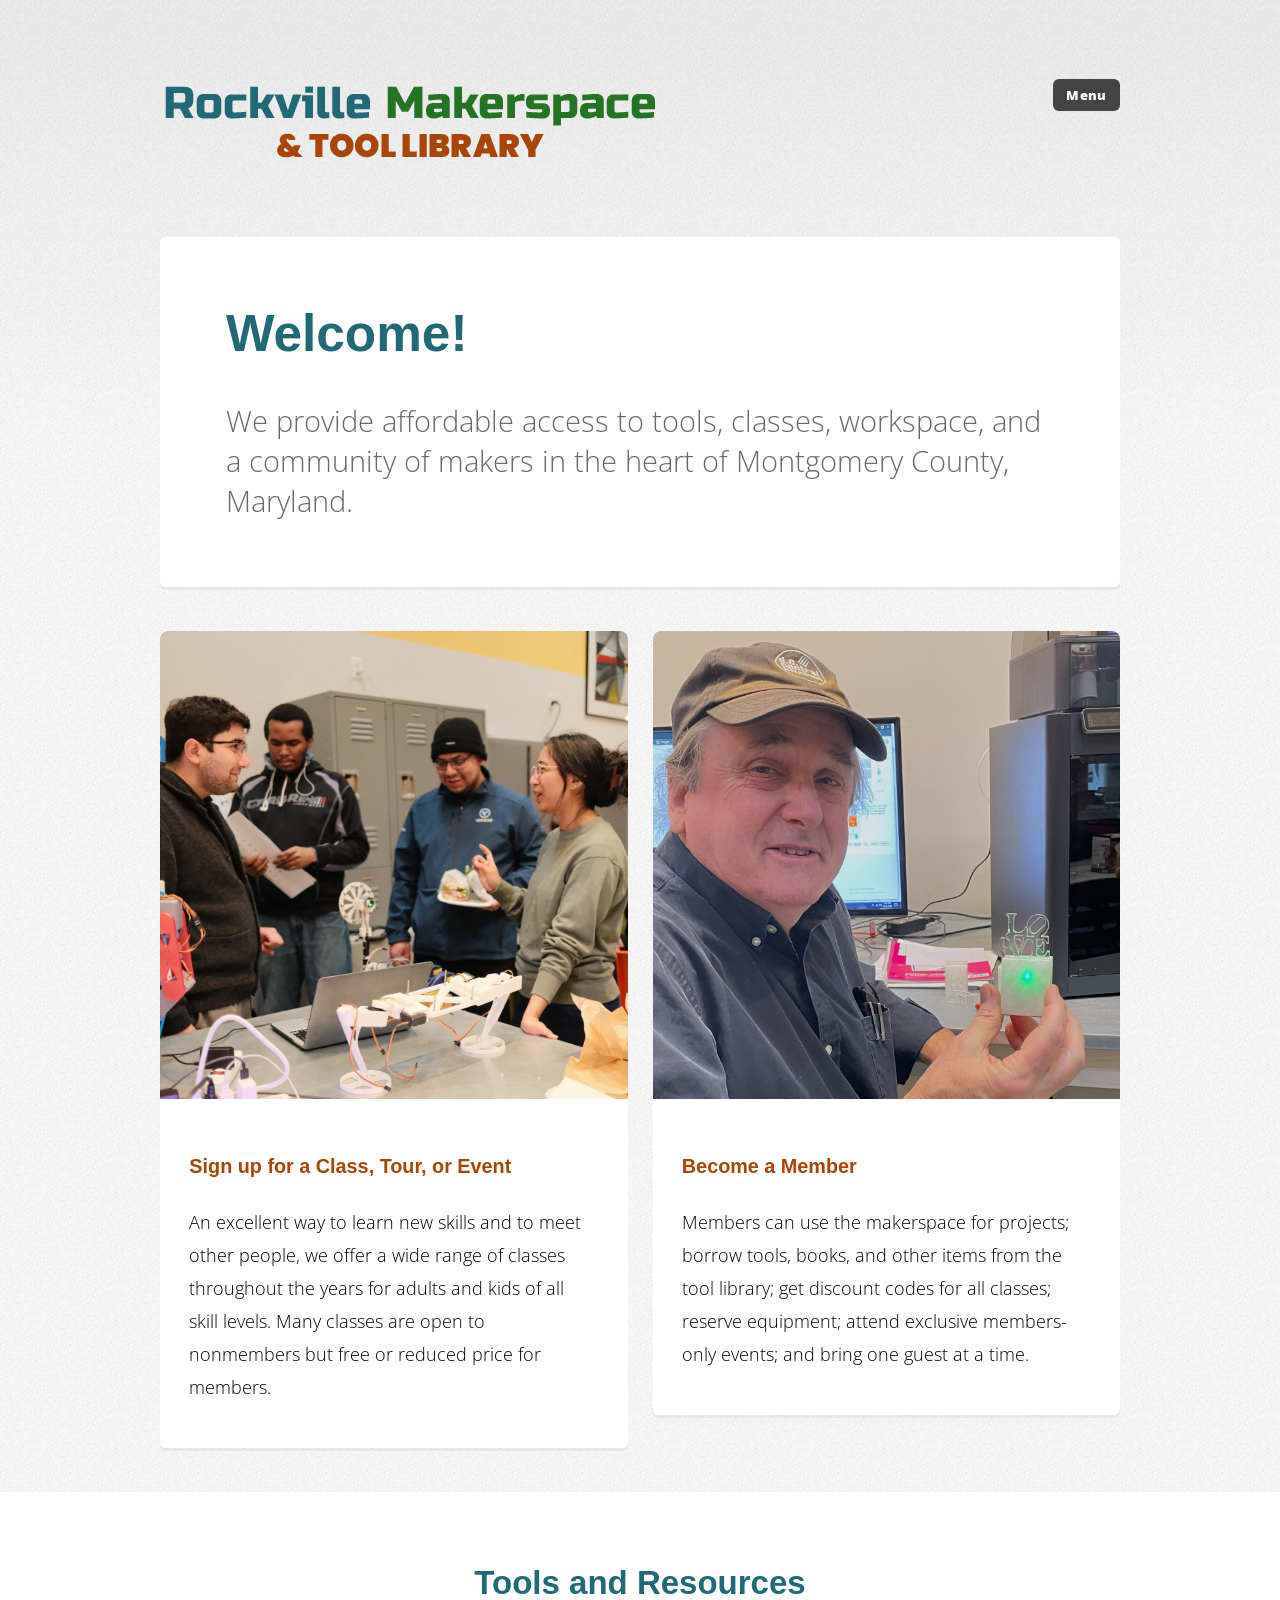
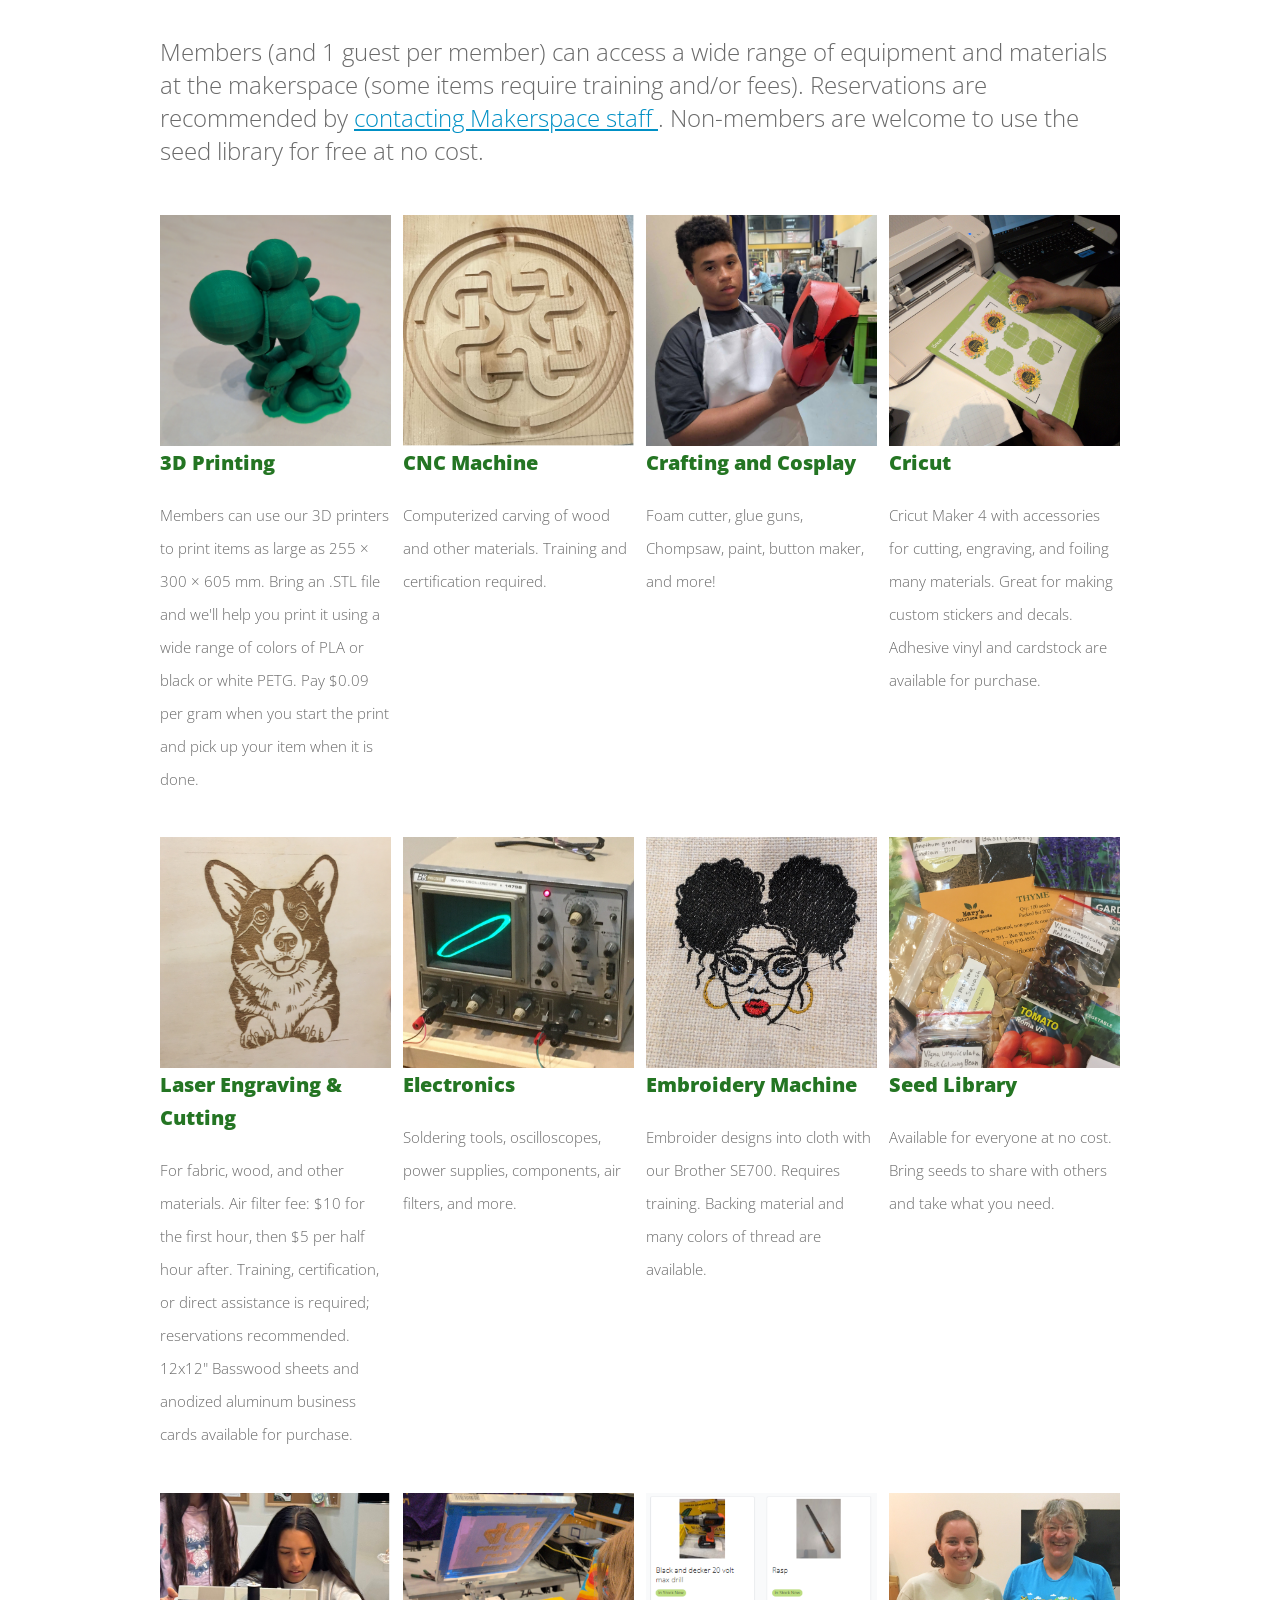
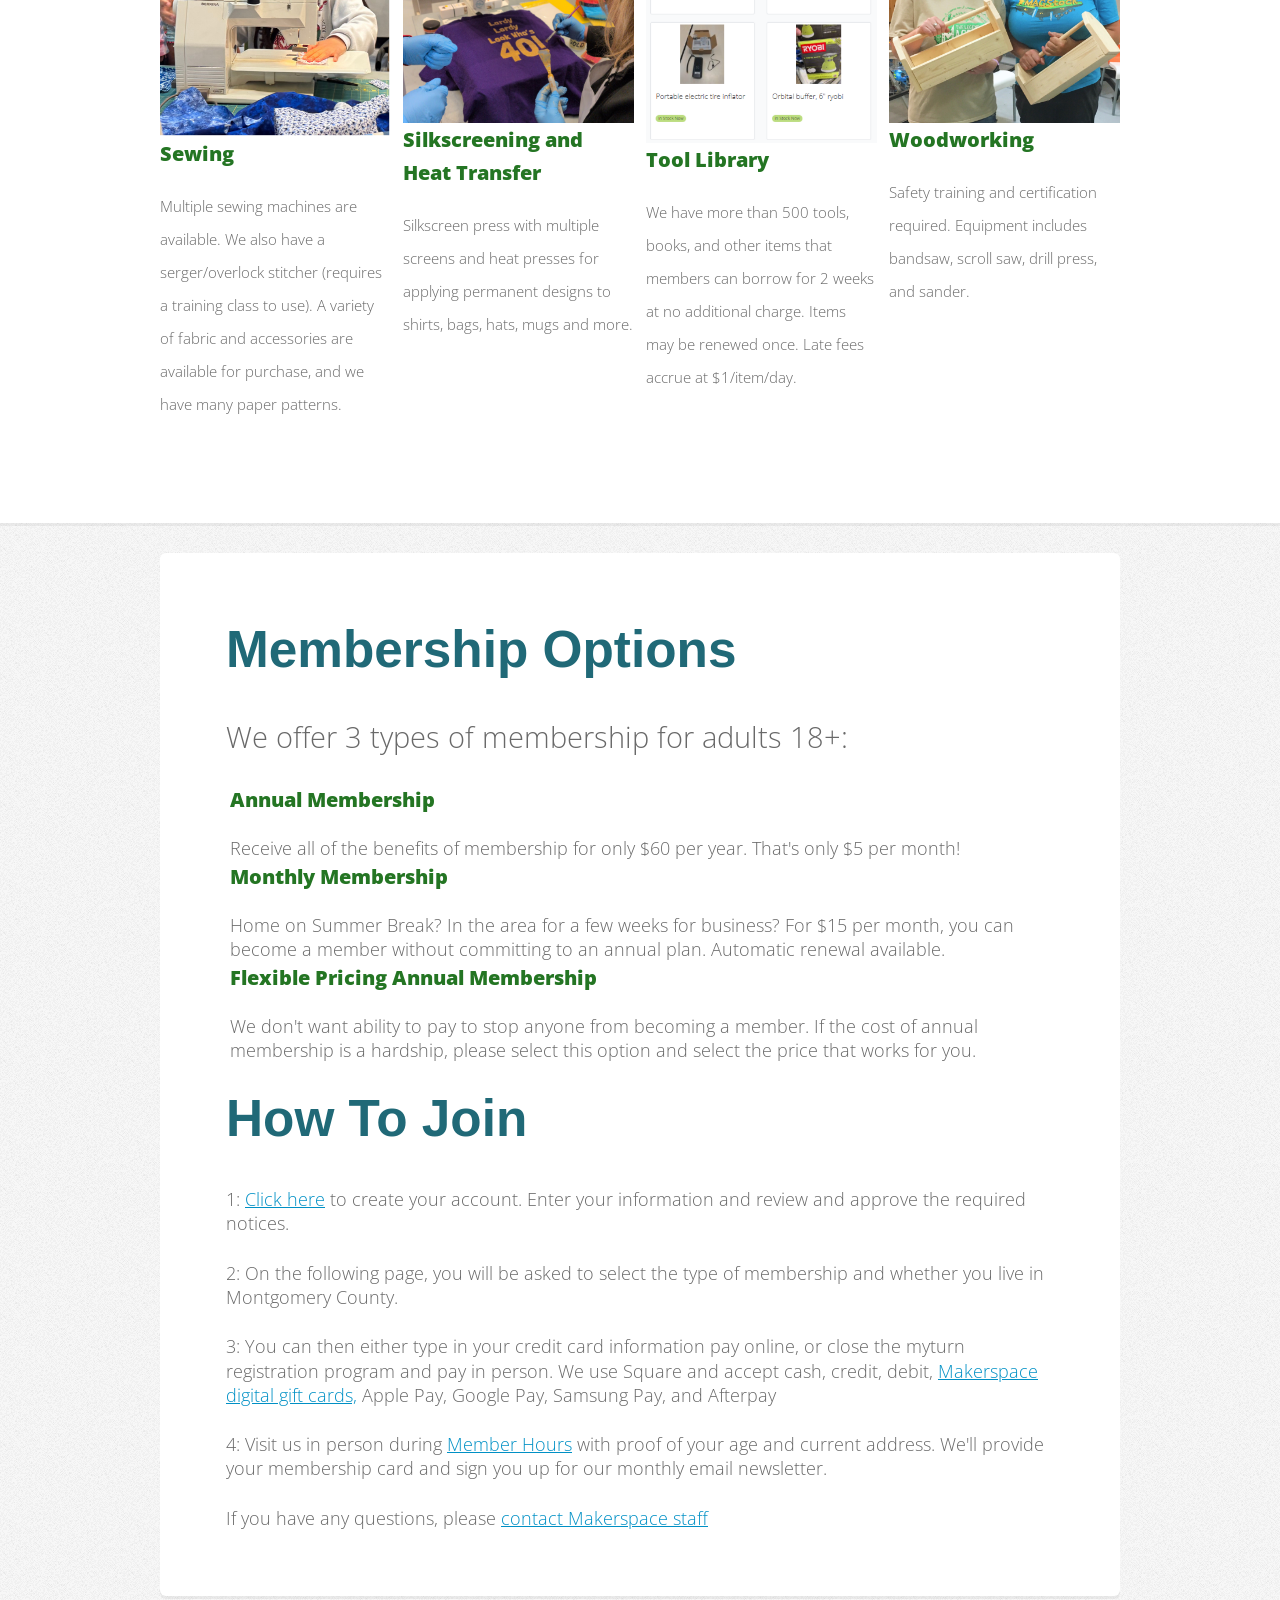
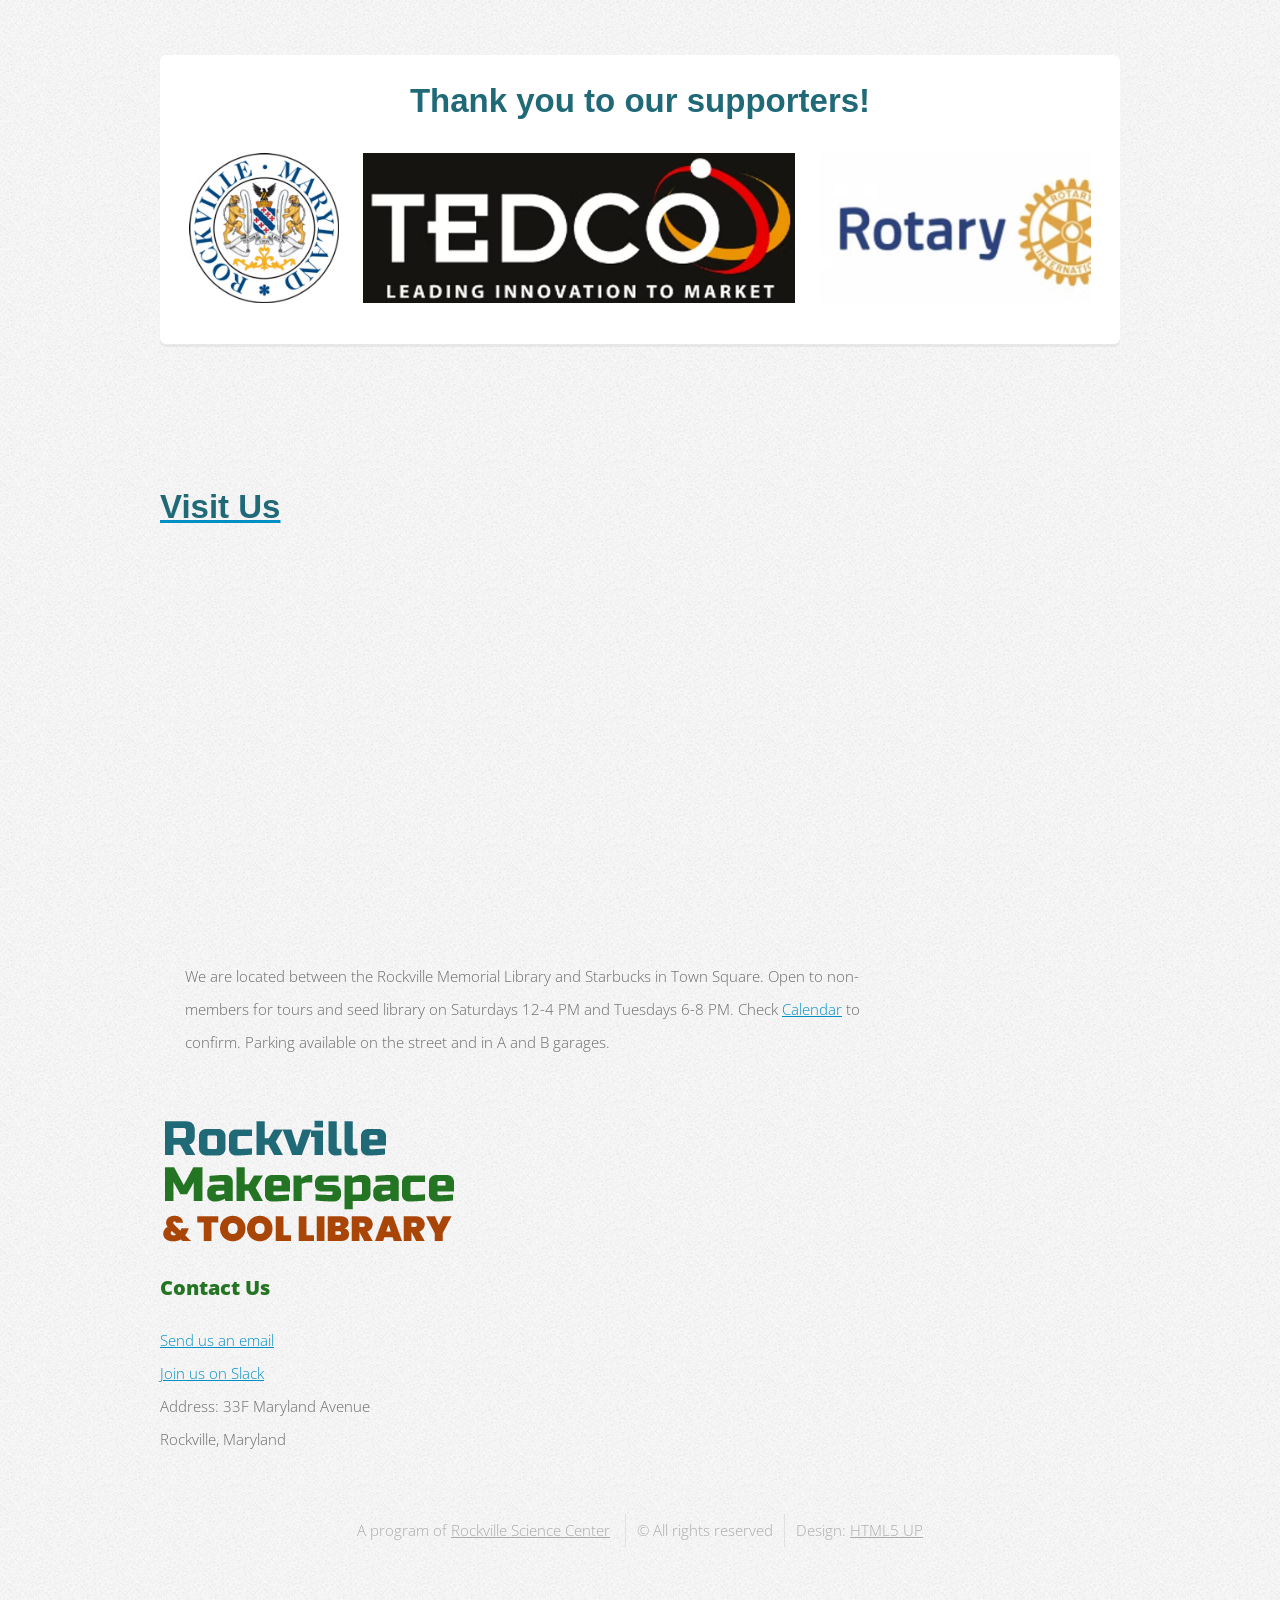
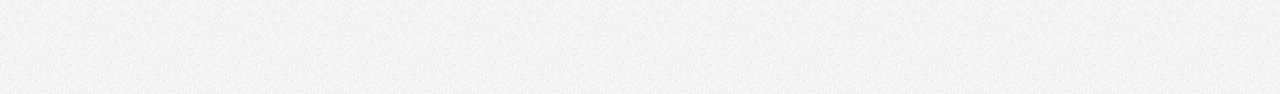
==== index.html @ 6f40319f "Update index.html" ====
<!DOCTYPE HTML>
<!--
	Verti by HTML5 UP
	html5up.net | @ajlkn
	Free for personal and commercial use under the CCA 3.0 license (html5up.net/license)
-->
<html>
	<link rel="apple-touch-icon" sizes="180x180" href="/apple-touch-icon.png">
	<link rel="icon" type="image/png" sizes="32x32" href="/favicon-32x32.png">
	<link rel="icon" type="image/png" sizes="16x16" href="/favicon-16x16.png">
	<link rel="manifest" href="/site.webmanifest">
	<head>
		<title>Rockville Makerspace and Tool Library</title>
		<meta charset="utf-8" />
		<meta name="viewport" content="width=device-width, initial-scale=1, user-scalable=no" />
		<link rel="stylesheet" href="assets/css/main.css" />
	</head>
	<body class="is-preload homepage">
		<div id="page-wrapper">

			<!-- Header -->
				<div id="header-wrapper">
					<header id="header" class="container">

						<!-- Logo -->
							<div id="logo">
								<img src="images/logowidem.png" 
									srcset="images/logosmall.png 480w,
									images/logowides.png 800w,
									images/logowidem.png 1200w"
									sizes="(max-width: 600px) 480px,
									(max-width: 900px) 800px,
									1200px"
									alt="Rockville Makerspace and Tool Library"
									>
							</div>

							
		<!-- Nav -->
							<nav id="nav">
								<ul>
									<li><a href="index.html">Menu</a>
										<ul>
											<li><a href="https://www.rockvillesciencecenter.org/makerspace-classes-calendar">Member Hours Calendar</a></li>
											<li><a href="https://www.eventbrite.com/cc/rockville-makerspace-classes-4831932/">Classes and Events</a></li>
											<li><a href="https://join.slack.com/t/rockvillemakerspace/shared_invite/zt-2jd4f88f4-tVHS3ogDss~OHzYz91cOJA"> Join our Slack group</a></li>
											<li><a href="https://rockvilletools.myturn.com/library/">Tool Library</a></li>
											<li><a href="https://www.rockvillesciencecenter.org/makerspace-resources">Frequently Asked Questions</a></li>
											<li><a href="https://12fa1d30-45ae-4277-b5c2-fab33add90ff.filesusr.com/ugd/0b9df0_b22b6f3f903d410fb7ba5d154aba81ef.pdf">Makerspace Rules</a></li>
											<li><a href="https://12fa1d30-45ae-4277-b5c2-fab33add90ff.filesusr.com/ugd/d8f739_a9577d5cd9b440158cbb10fa32874a84.pdf">Waiver for non-members</a></li>	
											<li><a href="https://www.rockvillesciencecenter.org/contact-makerspace">Contact Us</a></li>
											<li><a href="https://www.rockvillesciencecenter.org/blank">Rockville Science Center</a></li>
										</ul>
					
								</ul>
							</nav>
					</header>
				</div>




			<!-- Banner -->
				<div id="banner-wrapper">
					<div id="banner" class="box container">
						<div class="row">
								<h2><center> Welcome! </center></h2>					
								<p style="font-size: 200%">We provide affordable access to tools, classes, workspace, and a community of makers in the heart of Montgomery County, Maryland.</p>
							</div>
						</div>
					</div>
				</div>

			<!-- Features -->
				<div id="features-wrapper">
					<div class="container">
						<div class="row">
							<div class="col-6 col-12-medium">
								<section class="box feature">
								<a href="https://www.eventbrite.com/cc/rockville-makerspace-classes-4831932/">
									<span class="image featured">
									<img src="images/group.jpg" alt="Maker Day 2025" />
									</span>
									<div class="inner">
									<header>
										<h2 style="color: #a94507;" >Sign up for a Class, Tour, or Event</h2>
									</header>
									<p style="color: black; font-size: large;">An excellent way to learn new skills and to meet other people, we offer a wide range of classes throughout the years for adults and kids of all skill levels. Many classes are open to nonmembers but free or reduced price for members.</p>
									</div>
								</a>
								</section>
							</div>

							<div class="col-6 col-12-medium">
								<section class="box feature">
								<a href="#members">
									<span class="image featured">
									<img src="images/keith.png" alt="Become a Member" />
									</span>
									<div class="inner">
									<header>
										<h2 style="color: #a94507;">Become a Member</h2>
									</header>
									<p style="color: black; font-size: large;">Members can use the makerspace for projects; borrow tools, books, and other items from the tool library; get discount codes for all classes; reserve equipment; attend exclusive members-only events; and bring one guest at a time.</p>
									</div>
								</a>
								</section>
							</div>


						</div>
					</div>
				</div>

			<!-- Main -->
				<div id="main-wrapper">
					<div class="container">
						<center> <h2> Tools and Resources </h2> </center>
						<p style="font-size:24px"> Members (and 1 guest per member) can access a wide range of equipment and materials at the makerspace (some items require training and/or fees). Reservations are recommended by <a href="https://www.rockvillesciencecenter.org/contact-makerspace">contacting Makerspace staff </a>. Non-members are welcome to use the seed library for free at no cost.  </p>
							<div class="row gtr-50">
									<div class="col-3 col-6-medium col-12-small"><img src="images/printed.png" class="image fit" alt="3D printed model" /> <h3>3D Printing</h3>
										<p>Members can use our 3D printers to print items as large as 255 × 300 × 605 mm. Bring an .STL file and we'll help you print it using a wide range of colors of PLA or black or white PETG. Pay $0.09 per gram when you start the print and pick up your item when it is done. </p></div>
									<div class="col-3 col-6-medium col-12-small"><img src="images/cnc.png" class="image fit"alt="" /><h3>CNC Machine</h3>
										<p>Computerized carving of wood and other materials. Training and certification required.</p></div>													
									<div class="col-3 col-6-medium col-12-small"><img src="images/mask.jpg" class="image fit" alt="" /><h3>Crafting and Cosplay</h3>
											<p>Foam cutter, glue guns, Chompsaw, paint, button maker, and more!</p></div>									
									<div class="col-3 col-6-medium col-12-small"><img src="images/cricut.png" class="image fit"  alt="" /><h3>Cricut</h3>
										<p>Cricut Maker 4 with accessories for cutting, engraving, and foiling many materials. Great for making custom stickers and decals. Adhesive vinyl and cardstock are available for purchase. </p></div>											
									<div class="col-3 col-6-medium col-12-small"><img src="images/dog.jpg" class="image fit" alt="" /><h3>Laser Engraving & Cutting </h3>
										<p>For fabric, wood, and other materials. Air filter fee: $10 for the first hour, then $5 per half hour after. Training, certification, or direct assistance is required; reservations recommended. 12x12" Basswood sheets and anodized aluminum business cards available for purchase. </p></div>
									<div class="col-3 col-6-medium col-12-small"><img src="images/scope.jpg" class="image fit" alt="" /><h3>Electronics</h3>
										<p>Soldering tools, oscilloscopes, power supplies, components, air filters, and more.</p></div>
										<div class="col-3 col-6-medium col-12-small"><img src="images/embroidery.png" class="image fit" alt="" /><h3>Embroidery Machine </h3>
										<p>Embroider designs into cloth with our Brother SE700. Requires training. Backing material and many colors of thread are available. </p></div>
									<div class="col-3 col-6-medium col-12-small"><img src="images/seeds2.png" class="image fit" alt="" /><h3>Seed Library</h3>
											<p>Available for everyone at no cost. Bring seeds to share with others and take what you need.</p></div>
									<div class="col-3 col-6-medium col-12-small"><img src="images/sewing.png" class="image fit" alt="" /><h3>Sewing</h3>
										<p>Multiple sewing machines are available. We also have a serger/overlock stitcher (requires a training class to use). A variety of fabric and accessories are available for purchase, and we have many paper patterns. </p></div>
									<div class="col-3 col-6-medium col-12-small"><img src="images/silkscreen.jpg" class="image fit" alt="" /><h3>Silkscreening and Heat Transfer</h3>
										<p>Silkscreen press with multiple screens and heat presses for applying permanent designs to shirts, bags, hats, mugs and more. </p></div>
									<div class="col-3 col-6-medium col-12-small"><img src="images/library.png" class="image fit" alt="" /><h3>Tool Library</h3>
											<p>We have more than 500 tools, books, and other items that members can borrow for 2 weeks at no additional charge. Items may be renewed once. Late fees accrue at $1/item/day. </p></div>
									<div class="col-3 col-6-medium col-12-small"><img src="images/toolboxclass.jpg" class="image fit" alt="" /><h3>Woodworking</h3>
										<p>Safety training and certification required. Equipment includes bandsaw, scroll saw, drill press, and sander. </p></div>
												</div>
											</div>
										</section>
									</div>
							</div>
						</div>
					</div>
				</div>
<p> </p>


				<div id="membership">
					<div id="banner" class="box container">
						<div class="row">
								<h2 id="members"><center> Membership Options </center></h2>					
							<p>We offer 3 types of membership for adults 18+: </p>
	<ul>
		<li> <h3>Annual Membership</h3> <p style="font-size: large;"> Receive all of the benefits of membership for only $60 per year. That's only $5 per month! </li>	</p>
		<li> <h3>Monthly Membership</h3> <p style="font-size: large;"> Home on Summer Break? In the area for a few weeks for business? For $15 per month, you can become a member without committing to an annual plan. Automatic renewal available. 	</p>
		<li> <h3>Flexible Pricing Annual Membership</h3> <p style="font-size: large;"> We don't want ability to pay to stop anyone from becoming a member. If the cost of annual membership is a hardship, please select this option and select the price that works for you.	</p>

	</ul>

	<h2>How To Join</h2>

<p style="font-size: large;"> 1: <a href="https://rockvilletools.myturn.com/library/createUser/index">Click here</a> to create your account. Enter your information and review and approve the required notices.</p> </li>
<p style="font-size: large;"> 2: On the following page, you will be asked to select the type of membership and whether you live in Montgomery County. </p></li>
<p style="font-size: large;"> 3: You can then either type in your credit card information pay online, or close the myturn registration program and pay in person. We use Square and accept cash, credit, debit, <a href="https://app.squareup.com/gift/89DQP38RBT03N/order"> Makerspace digital gift cards,</a> Apple Pay, Google Pay, Samsung Pay, and Afterpay </p></li>
<p style="font-size: large;"> 4: Visit us in person during <a hfef="https://www.rockvillesciencecenter.org/makerspace-classes-calendar"> Member Hours</a> with proof of your age and current address. We'll provide your membership card and sign you up for our monthly email newsletter.</p> </li>
<p style="font-size: large;"> If you have any questions, please <a href="https://www.rockvillesciencecenter.org/contact-makerspace"> contact Makerspace staff </a></p>

						</div>
					</div>
				</div>





						<!-- Support -->
		<div id="support-wrapper">
			<div class="container">
				<div id="support" class="box">
					<div class="row">
							<center><h2>Thank you to our supporters!</h2> </center>
						</div>
						<div class="scroller" data-speed="fast">
							<div class="scroller__inner">
								<!-- Original Images -->
								<a href="https://www.rockvillemd.gov/"> <img src="images/Rockville.avif" alt="City of Rockville"></a>
								<a href="https://www.tedcomd.com/"> <img src="images/tedco.avif" alt="TEDCO">
								<a href="https://www.rockvillerotary.org/about-our-foundation.php"> <img src="images/Rotary.avif" alt="Rockville Rotary Club Foundation">
								<!-- Duplicated Images for seamless loop -->
								<a href="https://gocode.it/"> <img src="images/gocodeit.avif" alt="Go Code IT">
								<a href="https://www.makeblock.com/"> <img src="images/makeblock.avif" alt="Makeblock">
								<a href="https://www.rockvillemd.gov/"> <img src="images/Rockville.avif" alt="City of Rockville"></a>
								<a href="https://www.tedcomd.com/"> <img src="images/tedco.avif" alt="TEDCO">
							</div>
						</div>
					</div>
				</div>
			</div>
		</div>
						
			<!-- Footer -->
				<div id="footer-wrapper">
					<footer id="footer" class="container">
						<h2> Visit Us </h2>
						<div class="row">
							<div class="col-9 col-6-medium col-12-small">
								
								<!-- Map -->
								 <div class="mapouter"><div class="gmap_canvas"><iframe class="gmap_iframe" width="100%" frameborder="0" scrolling="no" marginheight="0" marginwidth="0" src="https://maps.google.com/maps?width=600&amp;height=400&amp;hl=en&amp;q=rockville makerspace and tool library&amp;t=&amp;z=14&amp;ie=UTF8&amp;iwloc=B&amp;output=embed"></iframe><a href="https://embed-googlemap.com">embed google maps in website</a></div><style>.mapouter{position:relative;text-align:right;width:100%;height:400px;}.gmap_canvas {overflow:hidden;background:none!important;width:100%;height:400px;}.gmap_iframe {height:400px!important;}</style></div>
								<P>We are located between the Rockville Memorial Library and Starbucks in Town Square. Open to non-members for tours and seed library on Saturdays 12-4 PM and Tuesdays 6-8 PM. Check <a href="https://www.rockvillesciencecenter.org/makerspace-classes-calendar">Calendar</a> to confirm. Parking available on the street and in A and B garages. </P>


							</div>
							<div class="col-3 col-6-medium col-12-small">

								<!-- Contact -->
									<section class="widget contact last">
										<img src="images/logomedium.png" alt="Rockville Makerspace and Tool Library" />
										<h3>Contact Us</h3>
										<a href="https://www.rockvillesciencecenter.org/contact-makerspace"> Send us an email </a><br/>
										<a href="https://join.slack.com/t/rockvillemakerspace/shared_invite/zt-2jd4f88f4-tVHS3ogDss~OHzYz91cOJA"> Join us on Slack </a><br/>
										Address: 33F Maryland Avenue<br/>
										Rockville, Maryland<br/>
										
										
									</section>

							</div>
						</div>
						<div class="row">
							<div class="col-12">
								<div id="copyright">
									<ul class="menu">
										<li>A program of <a href="https://www.rockvillesciencecenter.org/blank">Rockville Science Center</a> </li>
										<li>&copy; All rights reserved</li><li>Design: <a href="http://html5up.net">HTML5 UP</a></li>
									</ul>
								</div>
							</div>
						</div>
					</footer>
				</div>

			</div>

		<!-- Scripts -->

			<script src="assets/js/jquery.min.js"></script>
			<script src="assets/js/jquery.dropotron.min.js"></script>
			<script src="assets/js/browser.min.js"></script>
			<script src="assets/js/breakpoints.min.js"></script>
			<script src="assets/js/util.js"></script>
			<script src="assets/js/main.js"></script>

	</body>
</html>
---- assets/css/main.css ----
@import url("fontawesome-all.min.css");
@import url("https://fonts.googleapis.com/css?family=Oleo+Script:400|Open+Sans:300,300italic,600,600italic,800");

/*
	Verti by HTML5 UP
	html5up.net | @ajlkn
	Free for personal and commercial use under the CCA 3.0 license (html5up.net/license)
*/

html, body, div, span, applet, object,
iframe, h1, h2, h3, h4, h5, h6, p, blockquote,
pre, a, abbr, acronym, address, big, cite,
code, del, dfn, em, img, ins, kbd, q, s, samp,
small, strike, strong, sub, sup, tt, var, b,
u, i, center, dl, dt, dd, ol, ul, li, fieldset,
form, label, legend, table, caption, tbody,
tfoot, thead, tr, th, td, article, aside,
canvas, details, embed, figure, figcaption,
footer, header, hgroup, menu, nav, output, ruby,
section, summary, time, mark, audio, video {
	margin: 0;
	padding: 0;
	border: 0;
	font-size: 100%;
	font: inherit;
	vertical-align: baseline;}

article, aside, details, figcaption, figure,
footer, header, hgroup, menu, nav, section {
	display: block;}

body {
	line-height: 1;
}

ol, ul {
	list-style: none;
}

blockquote, q {
	quotes: none;
}

	blockquote:before, blockquote:after, q:before, q:after {
		content: '';
		content: none;
	}

table {
	border-collapse: collapse;
	border-spacing: 0;
}

body {
	-webkit-text-size-adjust: none;
}

mark {
	background-color: transparent;
	color: inherit;
}

input::-moz-focus-inner {
	border: 0;
	padding: 0;
}

input, select, textarea {
	-moz-appearance: none;
	-webkit-appearance: none;
	-ms-appearance: none;
	appearance: none;
}

/* Basic */

	@-ms-viewport {
		width: device-width;
	}

	html {
		box-sizing: border-box;
	}

	*, *:before, *:after {
		box-sizing: inherit;
	}

	body {
		background-image: -moz-linear-gradient(top, rgba(0, 0, 0, 0.05), rgba(0, 0, 0, 0)), url("images/bg01.png");
		background-image: -webkit-linear-gradient(top, rgba(0, 0, 0, 0.05), rgba(0, 0, 0, 0)), url("images/bg01.png");
		background-image: -ms-linear-gradient(top, rgba(0, 0, 0, 0.05), rgba(0, 0, 0, 0)), url("images/bg01.png");
		background-image: linear-gradient(top, rgba(0, 0, 0, 0.05), rgba(0, 0, 0, 0)), url("images/bg01.png");
		background-color: #f7f7f7;
		background-position: top left, top left;
		background-repeat: repeat-x, repeat;
		background-size: 100% 30em, auto;
		font-family: 'Open Sans', sans-serif;
		font-size: 13pt;
		color: #696969;
		font-weight: 300;
		line-height: 2.25em;
	}

		body.is-preload *, body.is-preload *:before, body.is-preload *:after {
			-moz-animation: none !important;
			-webkit-animation: none !important;
			-ms-animation: none !important;
			animation: none !important;
			-moz-transition: none !important;
			-webkit-transition: none !important;
			-ms-transition: none !important;
			transition: none !important;
		}

	input, select, textarea {
		font-family: 'Open Sans', sans-serif;
		font-size: 13pt;
		color: #696969;
		font-weight: 300;
		line-height: 2.25em;
	}

	a {
		color: #0090c5;
		text-decoration: underline;
	}

		a:hover {
			text-decoration: none;
		}

	h1, h2, h3, h4, h5, h6 {
		color: #444;
		font-weight: 800;
	}

		h1 a, h2 a, h3 a, h4 a, h5 a, h6 a {
			color: inherit;
			text-decoration: none;
			outline: 0;
		}

	h2 {
		font-size: 2.25em;
		margin: 0 0 1.1em 0;
		line-height: 1em;
	}

	h3 {
		font-size: 1.35em;
		margin: 0 0 1em 0;
		color: #247523
	}

	b, strong {
		font-weight: 600;
		color: #444;
	}

	i, em {
		font-style: italic;
	}

	br.clear {
		clear: both;
	}

	sub {
		position: relative;
		top: 0.5em;
		font-size: 0.8em;
	}

	sup {
		position: relative;
		top: -0.5em;
		font-size: 0.8em;
	}

	hr {
		border: 0;
		border-top: solid 1px #eee;
	}

	blockquote {
		border-left: solid 0.5em #eee;
		padding: 1em 0 1em 2em;
		font-style: italic;
	}

	p, ul, ol, dl, table {
		margin-bottom: 2em;
	}

/* Container */

	.container {
		margin: 0 auto;
		max-width: 100%;
		width: 1400px;
	}

		@media screen and (max-width: 1680px) {

			.container {
				width: 1200px;
			}

		}

		@media screen and (max-width: 1280px) {

			.container {
				width: 960px;
			}

		}

		@media screen and (max-width: 980px) {

			.container {
				width: 90%;
			}

		}

		@media screen and (max-width: 736px) {

			.container {
				width: 100%;
			}

		}

/* Row */

	.row {
		display: flex;
		flex-wrap: wrap;
		box-sizing: border-box;
		align-items: stretch;
	}

		.row > * {
			box-sizing: border-box;
		}

		.row.gtr-uniform > * > :last-child {
			margin-bottom: 0;
		}

		.row.aln-left {
			justify-content: flex-start;
		}

		.row.aln-center {
			justify-content: center;
		}

		.row.aln-right {
			justify-content: flex-end;
		}

		.row.aln-top {
			align-items: flex-start;
		}

		.row.aln-middle {
			align-items: center;
		}

		.row.aln-bottom {
			align-items: flex-end;
		}

		.row > .imp {
			order: -1;
		}

		.row > .col-1 {
			width: 8.33333%;
		}

		.row > .off-1 {
			margin-left: 8.33333%;
		}

		.row > .col-2 {
			width: 16.66667%;
		}

		.row > .off-2 {
			margin-left: 16.66667%;
		}

		.row > .col-3 {
			width: 25%;
		}

		.row > .off-3 {
			margin-left: 25%;
		}

		.row > .col-4 {
			width: 33.33333%;
		}

		.row > .off-4 {
			margin-left: 33.33333%;
		}

		.row > .col-5 {
			width: 41.66667%;
		}

		.row > .off-5 {
			margin-left: 41.66667%;
		}

		.row > .col-6 {
			width: 50%;
		}

		.row > .off-6 {
			margin-left: 50%;
		}

		.row > .col-7 {
			width: 58.33333%;
		}

		.row > .off-7 {
			margin-left: 58.33333%;
		}

		.row > .col-8 {
			width: 66.66667%;
		}

		.row > .off-8 {
			margin-left: 66.66667%;
		}

		.row > .col-9 {
			width: 75%;
		}

		.row > .off-9 {
			margin-left: 75%;
		}

		.row > .col-10 {
			width: 83.33333%;
		}

		.row > .off-10 {
			margin-left: 83.33333%;
		}

		.row > .col-11 {
			width: 91.66667%;
		}

		.row > .off-11 {
			margin-left: 91.66667%;
		}

		.row > .col-12 {
			width: 100%;
		}

		.row > .off-12 {
			margin-left: 100%;
		}

		.row.gtr-0 {
			margin-top: 0px;
			margin-left: 0px;
		}

			.row.gtr-0 > * {
				padding: 0px 0 0 0px;
			}

			.row.gtr-0.gtr-uniform {
				margin-top: 0px;
			}

				.row.gtr-0.gtr-uniform > * {
					padding-top: 0px;
				}

		.row.gtr-25 {
			margin-top: -10px;
			margin-left: -10px;
		}

			.row.gtr-25 > * {
				padding: 10px 0 0 10px;
			}

			.row.gtr-25.gtr-uniform {
				margin-top: -10px;
			}

				.row.gtr-25.gtr-uniform > * {
					padding-top: 10px;
				}

		.row.gtr-50 {
			margin-top: -20px;
			margin-left: -20px;
		}

			.row.gtr-50 > * {
				padding: 20px 0 0 20px;
			}

			.row.gtr-50.gtr-uniform {
				margin-top: -20px;
			}

				.row.gtr-50.gtr-uniform > * {
					padding-top: 20px;
				}

		.row {
			margin-top: -40px;
			margin-left: -40px;
		}

			.row > * {
				padding: 40px 0 0 40px;
			}

			.row.gtr-uniform {
				margin-top: -40px;
			}

				.row.gtr-uniform > * {
					padding-top: 40px;
				}

		.row.gtr-150 {
			margin-top: -60px;
			margin-left: -60px;
		}

			.row.gtr-150 > * {
				padding: 60px 0 0 60px;
			}

			.row.gtr-150.gtr-uniform {
				margin-top: -60px;
			}

				.row.gtr-150.gtr-uniform > * {
					padding-top: 60px;
				}

		.row.gtr-200 {
			margin-top: -80px;
			margin-left: -80px;
		}

			.row.gtr-200 > * {
				padding: 80px 0 0 80px;
			}

			.row.gtr-200.gtr-uniform {
				margin-top: -80px;
			}

				.row.gtr-200.gtr-uniform > * {
					padding-top: 80px;
				}

		@media screen and (max-width: 1680px) {

			.row {
				display: flex;
				flex-wrap: wrap;
				box-sizing: border-box;
				align-items: stretch;
			}

				.row > * {
					box-sizing: border-box;
				}

				.row.gtr-uniform > * > :last-child {
					margin-bottom: 0;
				}

				.row.aln-left {
					justify-content: flex-start;
				}

				.row.aln-center {
					justify-content: center;
				}

				.row.aln-right {
					justify-content: flex-end;
				}

				.row.aln-top {
					align-items: flex-start;
				}

				.row.aln-middle {
					align-items: center;
				}

				.row.aln-bottom {
					align-items: flex-end;
				}

				.row > .imp-xlarge {
					order: -1;
				}

				.row > .col-1-xlarge {
					width: 8.33333%;
				}

				.row > .off-1-xlarge {
					margin-left: 8.33333%;
				}

				.row > .col-2-xlarge {
					width: 16.66667%;
				}

				.row > .off-2-xlarge {
					margin-left: 16.66667%;
				}

				.row > .col-3-xlarge {
					width: 25%;
				}

				.row > .off-3-xlarge {
					margin-left: 25%;
				}

				.row > .col-4-xlarge {
					width: 33.33333%;
				}

				.row > .off-4-xlarge {
					margin-left: 33.33333%;
				}

				.row > .col-5-xlarge {
					width: 41.66667%;
				}

				.row > .off-5-xlarge {
					margin-left: 41.66667%;
				}

				.row > .col-6-xlarge {
					width: 50%;
				}

				.row > .off-6-xlarge {
					margin-left: 50%;
				}

				.row > .col-7-xlarge {
					width: 58.33333%;
				}

				.row > .off-7-xlarge {
					margin-left: 58.33333%;
				}

				.row > .col-8-xlarge {
					width: 66.66667%;
				}

				.row > .off-8-xlarge {
					margin-left: 66.66667%;
				}

				.row > .col-9-xlarge {
					width: 75%;
				}

				.row > .off-9-xlarge {
					margin-left: 75%;
				}

				.row > .col-10-xlarge {
					width: 83.33333%;
				}

				.row > .off-10-xlarge {
					margin-left: 83.33333%;
				}

				.row > .col-11-xlarge {
					width: 91.66667%;
				}

				.row > .off-11-xlarge {
					margin-left: 91.66667%;
				}

				.row > .col-12-xlarge {
					width: 100%;
				}

				.row > .off-12-xlarge {
					margin-left: 100%;
				}

				.row.gtr-0 {
					margin-top: 0px;
					margin-left: 0px;
				}

					.row.gtr-0 > * {
						padding: 0px 0 0 0px;
					}

					.row.gtr-0.gtr-uniform {
						margin-top: 0px;
					}

						.row.gtr-0.gtr-uniform > * {
							padding-top: 0px;
						}

				.row.gtr-25 {
					margin-top: -10px;
					margin-left: -10px;
				}

					.row.gtr-25 > * {
						padding: 10px 0 0 10px;
					}

					.row.gtr-25.gtr-uniform {
						margin-top: -10px;
					}

						.row.gtr-25.gtr-uniform > * {
							padding-top: 10px;
						}

				.row.gtr-50 {
					margin-top: -20px;
					margin-left: -20px;
				}

					.row.gtr-50 > * {
						padding: 20px 0 0 20px;
					}

					.row.gtr-50.gtr-uniform {
						margin-top: -20px;
					}

						.row.gtr-50.gtr-uniform > * {
							padding-top: 20px;
						}

				.row {
					margin-top: -40px;
					margin-left: -40px;
				}

					.row > * {
						padding: 40px 0 0 40px;
					}

					.row.gtr-uniform {
						margin-top: -40px;
					}

						.row.gtr-uniform > * {
							padding-top: 40px;
						}

				.row.gtr-150 {
					margin-top: -60px;
					margin-left: -60px;
				}

					.row.gtr-150 > * {
						padding: 60px 0 0 60px;
					}

					.row.gtr-150.gtr-uniform {
						margin-top: -60px;
					}

						.row.gtr-150.gtr-uniform > * {
							padding-top: 60px;
						}

				.row.gtr-200 {
					margin-top: -80px;
					margin-left: -80px;
				}

					.row.gtr-200 > * {
						padding: 80px 0 0 80px;
					}

					.row.gtr-200.gtr-uniform {
						margin-top: -80px;
					}

						.row.gtr-200.gtr-uniform > * {
							padding-top: 80px;
						}

		}

		@media screen and (max-width: 1280px) {

			.row {
				display: flex;
				flex-wrap: wrap;
				box-sizing: border-box;
				align-items: stretch;
			}

				.row > * {
					box-sizing: border-box;
				}

				.row.gtr-uniform > * > :last-child {
					margin-bottom: 0;
				}

				.row.aln-left {
					justify-content: flex-start;
				}

				.row.aln-center {
					justify-content: center;
				}

				.row.aln-right {
					justify-content: flex-end;
				}

				.row.aln-top {
					align-items: flex-start;
				}

				.row.aln-middle {
					align-items: center;
				}

				.row.aln-bottom {
					align-items: flex-end;
				}

				.row > .imp-large {
					order: -1;
				}

				.row > .col-1-large {
					width: 8.33333%;
				}

				.row > .off-1-large {
					margin-left: 8.33333%;
				}

				.row > .col-2-large {
					width: 16.66667%;
				}

				.row > .off-2-large {
					margin-left: 16.66667%;
				}

				.row > .col-3-large {
					width: 25%;
				}

				.row > .off-3-large {
					margin-left: 25%;
				}

				.row > .col-4-large {
					width: 33.33333%;
				}

				.row > .off-4-large {
					margin-left: 33.33333%;
				}

				.row > .col-5-large {
					width: 41.66667%;
				}

				.row > .off-5-large {
					margin-left: 41.66667%;
				}

				.row > .col-6-large {
					width: 50%;
				}

				.row > .off-6-large {
					margin-left: 50%;
				}

				.row > .col-7-large {
					width: 58.33333%;
				}

				.row > .off-7-large {
					margin-left: 58.33333%;
				}

				.row > .col-8-large {
					width: 66.66667%;
				}

				.row > .off-8-large {
					margin-left: 66.66667%;
				}

				.row > .col-9-large {
					width: 75%;
				}

				.row > .off-9-large {
					margin-left: 75%;
				}

				.row > .col-10-large {
					width: 83.33333%;
				}

				.row > .off-10-large {
					margin-left: 83.33333%;
				}

				.row > .col-11-large {
					width: 91.66667%;
				}

				.row > .off-11-large {
					margin-left: 91.66667%;
				}

				.row > .col-12-large {
					width: 100%;
				}

				.row > .off-12-large {
					margin-left: 100%;
				}

				.row.gtr-0 {
					margin-top: 0px;
					margin-left: 0px;
				}

					.row.gtr-0 > * {
						padding: 0px 0 0 0px;
					}

					.row.gtr-0.gtr-uniform {
						margin-top: 0px;
					}

						.row.gtr-0.gtr-uniform > * {
							padding-top: 0px;
						}

				.row.gtr-25 {
					margin-top: -6.25px;
					margin-left: -6.25px;
				}

					.row.gtr-25 > * {
						padding: 6.25px 0 0 6.25px;
					}

					.row.gtr-25.gtr-uniform {
						margin-top: -6.25px;
					}

						.row.gtr-25.gtr-uniform > * {
							padding-top: 6.25px;
						}

				.row.gtr-50 {
					margin-top: -12.5px;
					margin-left: -12.5px;
				}

					.row.gtr-50 > * {
						padding: 12.5px 0 0 12.5px;
					}

					.row.gtr-50.gtr-uniform {
						margin-top: -12.5px;
					}

						.row.gtr-50.gtr-uniform > * {
							padding-top: 12.5px;
						}

				.row {
					margin-top: -25px;
					margin-left: -25px;
				}

					.row > * {
						padding: 25px 0 0 25px;
					}

					.row.gtr-uniform {
						margin-top: -25px;
					}

						.row.gtr-uniform > * {
							padding-top: 25px;
						}

				.row.gtr-150 {
					margin-top: -37.5px;
					margin-left: -37.5px;
				}

					.row.gtr-150 > * {
						padding: 37.5px 0 0 37.5px;
					}

					.row.gtr-150.gtr-uniform {
						margin-top: -37.5px;
					}

						.row.gtr-150.gtr-uniform > * {
							padding-top: 37.5px;
						}

				.row.gtr-200 {
					margin-top: -50px;
					margin-left: -50px;
				}

					.row.gtr-200 > * {
						padding: 50px 0 0 50px;
					}

					.row.gtr-200.gtr-uniform {
						margin-top: -50px;
					}

						.row.gtr-200.gtr-uniform > * {
							padding-top: 50px;
						}

		}

		@media screen and (max-width: 980px) {

			.row {
				display: flex;
				flex-wrap: wrap;
				box-sizing: border-box;
				align-items: stretch;
			}

				.row > * {
					box-sizing: border-box;
				}

				.row.gtr-uniform > * > :last-child {
					margin-bottom: 0;
				}

				.row.aln-left {
					justify-content: flex-start;
				}

				.row.aln-center {
					justify-content: center;
				}

				.row.aln-right {
					justify-content: flex-end;
				}

				.row.aln-top {
					align-items: flex-start;
				}

				.row.aln-middle {
					align-items: center;
				}

				.row.aln-bottom {
					align-items: flex-end;
				}

				.row > .imp-medium {
					order: -1;
				}

				.row > .col-1-medium {
					width: 8.33333%;
				}

				.row > .off-1-medium {
					margin-left: 8.33333%;
				}

				.row > .col-2-medium {
					width: 16.66667%;
				}

				.row > .off-2-medium {
					margin-left: 16.66667%;
				}

				.row > .col-3-medium {
					width: 25%;
				}

				.row > .off-3-medium {
					margin-left: 25%;
				}

				.row > .col-4-medium {
					width: 33.33333%;
				}

				.row > .off-4-medium {
					margin-left: 33.33333%;
				}

				.row > .col-5-medium {
					width: 41.66667%;
				}

				.row > .off-5-medium {
					margin-left: 41.66667%;
				}

				.row > .col-6-medium {
					width: 50%;
				}

				.row > .off-6-medium {
					margin-left: 50%;
				}

				.row > .col-7-medium {
					width: 58.33333%;
				}

				.row > .off-7-medium {
					margin-left: 58.33333%;
				}

				.row > .col-8-medium {
					width: 66.66667%;
				}

				.row > .off-8-medium {
					margin-left: 66.66667%;
				}

				.row > .col-9-medium {
					width: 75%;
				}

				.row > .off-9-medium {
					margin-left: 75%;
				}

				.row > .col-10-medium {
					width: 83.33333%;
				}

				.row > .off-10-medium {
					margin-left: 83.33333%;
				}

				.row > .col-11-medium {
					width: 91.66667%;
				}

				.row > .off-11-medium {
					margin-left: 91.66667%;
				}

				.row > .col-12-medium {
					width: 100%;
				}

				.row > .off-12-medium {
					margin-left: 100%;
				}

				.row.gtr-0 {
					margin-top: 0px;
					margin-left: 0px;
				}

					.row.gtr-0 > * {
						padding: 0px 0 0 0px;
					}

					.row.gtr-0.gtr-uniform {
						margin-top: 0px;
					}

						.row.gtr-0.gtr-uniform > * {
							padding-top: 0px;
						}

				.row.gtr-25 {
					margin-top: -6.25px;
					margin-left: -6.25px;
				}

					.row.gtr-25 > * {
						padding: 6.25px 0 0 6.25px;
					}

					.row.gtr-25.gtr-uniform {
						margin-top: -6.25px;
					}

						.row.gtr-25.gtr-uniform > * {
							padding-top: 6.25px;
						}

				.row.gtr-50 {
					margin-top: -12.5px;
					margin-left: -12.5px;
				}

					.row.gtr-50 > * {
						padding: 12.5px 0 0 12.5px;
					}

					.row.gtr-50.gtr-uniform {
						margin-top: -12.5px;
					}

						.row.gtr-50.gtr-uniform > * {
							padding-top: 12.5px;
						}

				.row {
					margin-top: -25px;
					margin-left: -25px;
				}

					.row > * {
						padding: 25px 0 0 25px;
					}

					.row.gtr-uniform {
						margin-top: -25px;
					}

						.row.gtr-uniform > * {
							padding-top: 25px;
						}

				.row.gtr-150 {
					margin-top: -37.5px;
					margin-left: -37.5px;
				}

					.row.gtr-150 > * {
						padding: 37.5px 0 0 37.5px;
					}

					.row.gtr-150.gtr-uniform {
						margin-top: -37.5px;
					}

						.row.gtr-150.gtr-uniform > * {
							padding-top: 37.5px;
						}

				.row.gtr-200 {
					margin-top: -50px;
					margin-left: -50px;
				}

					.row.gtr-200 > * {
						padding: 50px 0 0 50px;
					}

					.row.gtr-200.gtr-uniform {
						margin-top: -50px;
					}

						.row.gtr-200.gtr-uniform > * {
							padding-top: 50px;
						}

		}

		@media screen and (max-width: 736px) {

			.row {
				display: flex;
				flex-wrap: wrap;
				box-sizing: border-box;
				align-items: stretch;
			}

				.row > * {
					box-sizing: border-box;
				}

				.row.gtr-uniform > * > :last-child {
					margin-bottom: 0;
				}

				.row.aln-left {
					justify-content: flex-start;
				}

				.row.aln-center {
					justify-content: center;
				}

				.row.aln-right {
					justify-content: flex-end;
				}

				.row.aln-top {
					align-items: flex-start;
				}

				.row.aln-middle {
					align-items: center;
				}

				.row.aln-bottom {
					align-items: flex-end;
				}

				.row > .imp-small {
					order: -1;
				}

				.row > .col-1-small {
					width: 8.33333%;
				}

				.row > .off-1-small {
					margin-left: 8.33333%;
				}

				.row > .col-2-small {
					width: 16.66667%;
				}

				.row > .off-2-small {
					margin-left: 16.66667%;
				}

				.row > .col-3-small {
					width: 25%;
				}

				.row > .off-3-small {
					margin-left: 25%;
				}

				.row > .col-4-small {
					width: 33.33333%;
				}

				.row > .off-4-small {
					margin-left: 33.33333%;
				}

				.row > .col-5-small {
					width: 41.66667%;
				}

				.row > .off-5-small {
					margin-left: 41.66667%;
				}

				.row > .col-6-small {
					width: 50%;
				}

				.row > .off-6-small {
					margin-left: 50%;
				}

				.row > .col-7-small {
					width: 58.33333%;
				}

				.row > .off-7-small {
					margin-left: 58.33333%;
				}

				.row > .col-8-small {
					width: 66.66667%;
				}

				.row > .off-8-small {
					margin-left: 66.66667%;
				}

				.row > .col-9-small {
					width: 75%;
				}

				.row > .off-9-small {
					margin-left: 75%;
				}

				.row > .col-10-small {
					width: 83.33333%;
				}

				.row > .off-10-small {
					margin-left: 83.33333%;
				}

				.row > .col-11-small {
					width: 91.66667%;
				}

				.row > .off-11-small {
					margin-left: 91.66667%;
				}

				.row > .col-12-small {
					width: 100%;
				}

				.row > .off-12-small {
					margin-left: 100%;
				}

				.row.gtr-0 {
					margin-top: 0px;
					margin-left: 0px;
				}

					.row.gtr-0 > * {
						padding: 0px 0 0 0px;
					}

					.row.gtr-0.gtr-uniform {
						margin-top: 0px;
					}

						.row.gtr-0.gtr-uniform > * {
							padding-top: 0px;
						}

				.row.gtr-25 {
					margin-top: -5px;
					margin-left: -5px;
				}

					.row.gtr-25 > * {
						padding: 5px 0 0 5px;
					}

					.row.gtr-25.gtr-uniform {
						margin-top: -5px;
					}

						.row.gtr-25.gtr-uniform > * {
							padding-top: 5px;
						}

				.row.gtr-50 {
					margin-top: -10px;
					margin-left: -10px;
				}

					.row.gtr-50 > * {
						padding: 10px 0 0 10px;
					}

					.row.gtr-50.gtr-uniform {
						margin-top: -10px;
					}

						.row.gtr-50.gtr-uniform > * {
							padding-top: 10px;
						}

				.row {
					margin-top: -20px;
					margin-left: -20px;
				}

					.row > * {
						padding: 20px 0 0 20px;
					}

					.row.gtr-uniform {
						margin-top: -20px;
					}

						.row.gtr-uniform > * {
							padding-top: 20px;
						}

				.row.gtr-150 {
					margin-top: -30px;
					margin-left: -30px;
				}

					.row.gtr-150 > * {
						padding: 30px 0 0 30px;
					}

					.row.gtr-150.gtr-uniform {
						margin-top: -30px;
					}

						.row.gtr-150.gtr-uniform > * {
							padding-top: 30px;
						}

				.row.gtr-200 {
					margin-top: -40px;
					margin-left: -40px;
				}

					.row.gtr-200 > * {
						padding: 40px 0 0 40px;
					}

					.row.gtr-200.gtr-uniform {
						margin-top: -40px;
					}

						.row.gtr-200.gtr-uniform > * {
							padding-top: 40px;
						}

		}

/* Section/Article */

	section, article {
		margin-bottom: 5em;
	}

	section > :last-child,
	article > :last-child,
	section:last-child,
	article:last-child {
		margin-bottom: 0;
	}

	header {
		margin: 0 0 2em 0;
	}

		header h2, header h3 {
			margin: 0 0 0.25em 0;
		}

		header p {
			margin: 0;
		}

	footer {
		margin: 2.5em 0 0 0;
	}

/* Forms */

	form label {
		display: block;
		font-weight: 800;
		margin: 0 0 1em 0;
		font-size: 0.8em;
		color: #444;
	}

	form input[type="text"],
	form input[type="email"],
	form input[type="password"],
	form select,
	form textarea {
		-webkit-appearance: none;
		display: block;
		width: 100%;
		border-radius: 8px;
		border: solid 1px #eee;
	}

		form input[type="text"]:focus,
		form input[type="email"]:focus,
		form input[type="password"]:focus,
		form select:focus,
		form textarea:focus {
			border-color: #0090c5;
		}

	form input[type="text"],
	form input[type="email"],
	form input[type="password"] {
		line-height: 3em;
		padding: 0 1em;
	}

	form select {
		line-height: 3em;
		padding: 0 1em;
	}

	form textarea {
		min-height: 9em;
		padding: 1em;
	}

	form ::-webkit-input-placeholder {
		color: #555 !important;
	}

	form :-moz-placeholder {
		color: #555 !important;
	}

	form ::-moz-placeholder {
		color: #555 !important;
	}

	form :-ms-input-placeholder {
		color: #555 !important;
	}

	form ::-moz-focus-inner {
		border: 0;
	}

/* Tables */

	table {
		width: 100%;
	}

		table tr {
			border-top: solid 1px #eee;
		}

			table tr:first-child {
				border-top: 0;
			}

		table td {
			padding: 0.5em 1em 0.5em 1em;
		}

		table th {
			text-align: left;
			padding: 0.5em 1em 0.5em 1em;
			font-weight: 800;
			margin: 0 0 1em 0;
		}

		table thead {
			background: #404248;
			color: #fff;
		}

/* Image */

	.image {
		display: inline-block;
		outline: 0;
	}

		.image img {
			display: block;
			width: 100%;
			border-radius: 8px;
		}

		.image.fit {
			display: block;
			width: 100%;
		}

		.image.featured {
			display: block;
			width: 100%;
			margin: 0 0 2.5em 0;
		}

		.image.left {
			float: left;
			margin: 0 2em 2em 0;
		}

		.image.centered {
			display: block;
			margin: 0 0 2.5em 0;
		}

			.image.centered img {
				margin: 0 auto;
				width: auto;
			}

/* Button */

	input[type="button"],
	input[type="submit"],
	input[type="reset"],
	button,
	.button {
		-moz-transition: background-color .25s ease-in-out;
		-webkit-transition: background-color .25s ease-in-out;
		-ms-transition: background-color .25s ease-in-out;
		transition: background-color .25s ease-in-out;
		-webkit-appearance: none;
		position: relative;
		display: inline-block;
		background: #0090c5;
		color: #fff;
		text-decoration: none;
		border-radius: 6px;
		font-weight: 800;
		outline: 0;
		border: 0;
		cursor: pointer;
		font-size: 1.35em;
		padding: 0.6em 1.5em;
	}

		input[type="button"].icon:before,
		input[type="submit"].icon:before,
		input[type="reset"].icon:before,
		button.icon:before,
		.button.icon:before {
			position: relative;
			margin-right: 0.5em;
			top: 0.05em;
		}

		input[type="button"]:hover,
		input[type="submit"]:hover,
		input[type="reset"]:hover,
		button:hover,
		.button:hover {
			background: #10a0d5;
		}

		input[type="button"]:active,
		input[type="submit"]:active,
		input[type="reset"]:active,
		button:active,
		.button:active {
			background: #20b0e5;
		}

		input[type="button"].alt,
		input[type="submit"].alt,
		input[type="reset"].alt,
		button.alt,
		.button.alt {
			background: #f1f1f1;
			background: rgba(0, 0, 0, 0.05);
			color: #444;
		}

			input[type="button"].alt:hover,
			input[type="submit"].alt:hover,
			input[type="reset"].alt:hover,
			button.alt:hover,
			.button.alt:hover {
				background: #e8e8e8;
				background: rgba(0, 0, 0, 0.085);
			}

			input[type="button"].alt:active,
			input[type="submit"].alt:active,
			input[type="reset"].alt:active,
			button.alt:active,
			.button.alt:active {
				background: #e4e4e4;
				background: rgba(0, 0, 0, 0.15);
			}

		input[type="button"].large,
		input[type="submit"].large,
		input[type="reset"].large,
		button.large,
		.button.large {
			font-size: 2.25em;
			padding: 0.8em 0.9em;
		}

/* List */

	ul {
		list-style: disc;
		padding-left: 1em;
	}

		ul li {
			padding-left: 0.5em;
		}

		ul.style2 {
			list-style: none;
			padding-left: 0;
		}

			ul.style2 li {
				padding-left: 0;
			}

	ol {
		list-style: decimal;
		padding-left: 1.25em;
	}

		ol li {
			padding-left: 0.25em;
		}

/* Actions */

	ul.actions {
		list-style: none;
		padding-left: 0;
	}

		ul.actions li {
			display: inline-block;
			padding: 0 0 0 0.25em;
			margin: 0 0 0 0.25em;
		}

			ul.actions li:first-child {
				margin-left: 0;
				padding-left: 0;
			}

/* Menu */

	ul.menu {
		list-style: none;
		padding-left: 0;
	}

		ul.menu li {
			border-left: solid 1px #e0e0e0;
			display: inline-block;
			padding: 0 0 0 0.75em;
			margin: 0 0 0 0.75em;
		}

			ul.menu li:first-child {
				border-left: 0;
				margin-left: 0;
				padding-left: 0;
			}

/* Box */

	.box {
		background: #fff;
		border-radius: 6px;
		box-shadow: 0px 3px 0px 0px rgba(0, 0, 0, 0.05);
		padding: 2em;
	}

		.box.feature {
			padding: 0;
		}

			.box.feature .inner {
				padding: 4em 2em 3em 2em;
			}

			.box.feature h2 {
				font-size: 1.35em;
			}

			.box.feature p {
				margin: 0;
			}

			.box.feature .image {
				position: relative;
				margin: 0;
			}

				.box.feature .image img {
					border-bottom-left-radius: 0;
					border-bottom-right-radius: 0;
				}

/* Icons */

	.icon {
		text-decoration: none;
		position: relative;
		text-decoration: none;
	}

		.icon:before {
			-moz-osx-font-smoothing: grayscale;
			-webkit-font-smoothing: antialiased;
			display: inline-block;
			font-style: normal;
			font-variant: normal;
			text-rendering: auto;
			line-height: 1;
			text-transform: none !important;
			font-family: 'Font Awesome 5 Free';
			font-weight: 400;
		}

		.icon:before {
			line-height: inherit;
		}

		.icon.solid:before {
			font-weight: 900;
		}

		.icon.brands:before {
			font-family: 'Font Awesome 5 Brands';
		}

		.icon > .label {
			display: none;
		}

/* Widgets */

.widget.thumbnails .grid {
    margin: 0 0 3em 0;
}

.widget.thumbnails .grid .row > * {
    flex-shrink: 0;        /* ← prevent items from squishing */
    width: 200px;          /* fixed card width, tune to taste */
    padding: 0;            /* cancels gtr-50's 20px padding */
}

.widget.thumbnails .grid .row > *:first-child {
    margin-left: 0;
}

	.widget.contact ul {
		list-style: none;
		padding-left: 0;
		overflow: hidden;
		position: relative;
		left: -4px;
		top: 4px;
		margin-bottom: 1.5em;
	}

		.widget.contact ul li {
			display: inline-block;
			margin-right: 0.25em;
			padding-left: 0;
		}

			.widget.contact ul li a {
				-moz-transition: background-color .25s ease-in-out;
				-webkit-transition: background-color .25s ease-in-out;
				-ms-transition: background-color .25s ease-in-out;
				transition: background-color .25s ease-in-out;
				display: inline-block;
				width: 2.5em;
				height: 2.5em;
				text-align: center;
				line-height: 2.5em;
				border-radius: 0.35em;
				outline: 0;
				opacity: 0.75;
				text-decoration: none;
				background: #222222;
			}

				.widget.contact ul li a:before {
					color: #f3f3f3;
					font-size: 1.5em;
					line-height: inherit;
				}

				.widget.contact ul li a:hover {
					background: #444444;
				}

				.widget.contact ul li a:active {
					background: #666666;
				}

/* Wrappers */

	#header-wrapper {
		padding: 4.5em 0 3em 0;
	}

	#features-wrapper {
		padding: 3em 0 3em 0;
	}

	#main-wrapper {
		background: #fff;
		box-shadow: 0px 3px 0px 0px rgba(0, 0, 0, 0.05);
		padding: 5em 0 5em 0;
	}

	#footer-wrapper {
		padding: 6em 0 8em 0;
	}

/* Header */

	#header {
		position: relative;
	}

/* Logo */

	#logo {
		display: inline-block;
	}

		#logo h1 {
			background: #ff4486;
			color: #fff;
			border-radius: 6px;
			font-family: 'Oleo Script', serif;
			font-weight: 400;
			padding: 0.25em 0.2em 0.25em 0.2em;
			font-size: 3.25em;
			letter-spacing: 0.05em;
			display: inline-block;
			vertical-align: middle;
		}

		#logo span {
			font-weight: 800;
			line-height: 4.5em;
			letter-spacing: 0.025em;
			font-size: 0.9em;
			vertical-align: middle;
			margin: 0 0 0 1.25em;
		}

/* Nav */

	#nav {
		position: absolute;
		right: 0;
		top: 0;
		font-size: 0.9em;
	}

		#nav ul {
			list-style: none;
			padding-left: 0;
		}

			#nav ul li {
				float: left;
				line-height: 4.5em;
				padding-left: 1.5em;
			}

				#nav ul li a, #nav ul li span {
					-moz-transition: background-color .25s ease-in-out;
					-webkit-transition: background-color .25s ease-in-out;
					-ms-transition: background-color .25s ease-in-out;
					transition: background-color .25s ease-in-out;
					font-weight: 800;
					letter-spacing: 0.025em;
					color: #696969;
					text-decoration: none;
					border-radius: 6px;
					padding: 0.5em 1em 0.5em 1em;
				}

				#nav ul li > ul {
					display: none;
				}

				#nav ul li:hover a, #nav ul li:hover span {
					background: #fff;
				}

				#nav ul li.active a, #nav ul li.active span {
					background: #fff;
				}

				#nav ul li a {
					background: #444;
					color: #fff;
				}

	.dropotron {
		background: #fff;
		letter-spacing: 0.025em;
		color: #696969;
		text-decoration: none;
		border-radius: 6px;
		padding: 0.75em 0;
		min-width: 15em;
		box-shadow: inset 0 0 0 1px rgba(0, 0, 0, 0.1), 0 0.25em 0.25em 0.1em rgba(0, 0, 0, 0.025);
		margin-top: calc(-0.75em + 1px);
		margin-left: -1px;
		list-style: none;
		padding-left: 0;
	}

		.dropotron li {
			border-top: solid 1px #eee;
			line-height: 3em;
			padding-left: 0;
		}

			.dropotron li:first-child {
				border-top: 0;
			}

			.dropotron li > a, .dropotron li > span {
				-moz-transition: color .25s ease-in-out, background-color .25s ease-in-out;
				-webkit-transition: color .25s ease-in-out, background-color .25s ease-in-out;
				-ms-transition: color .25s ease-in-out, background-color .25s ease-in-out;
				transition: color .25s ease-in-out, background-color .25s ease-in-out;
				text-decoration: none;
				color: inherit;
				display: block;
				padding: 0 1.5em;
			}

				.dropotron li > a:hover, .dropotron li > span:hover {
					background: #eee;
				}

			.dropotron li.active > a, .dropotron li.active > span {
				background: #eee;
			}

		.dropotron.level-0 {
			font-size: 0.8em;
			margin-left: 1.5em;
			margin-top: 0;
		}

			.dropotron.level-0:before {
				content: '';
				position: absolute;
				top: -0.5em;
				left: 1em;
				border-bottom: solid 0.75em #ffffff;
				border-left: solid 0.75em transparent;
				border-right: solid 0.75em transparent;
				z-index: 1;
			}

/* Banner */

	#banner {
		position: relative;
		padding: 4.5em;
	}

		#banner h2 {
			font-size: 3.5em;
			margin: 0.1em 0 0.35em 0;
		}

		#banner p {
			font-size: 2.00em;
			line-height: 1.35em;
			margin: 0;
		}

		#banner .button {
			width: 100%;
			margin-bottom: 0.5em;
		}

			#banner .button.icon:before {
				position: absolute;
				right: 0.15em;
				top: 50%;
				margin-top: -0.5em;
			}

			#banner .button.alt {
				margin-bottom: 0;
			}

		#banner ul {
			list-style: none;
			padding-left: 0;
			margin: 0 0 0 2em;
		}

			#banner ul li {
				padding-left: 0;
			}

/* Footer */

	#footer {
		margin-top: 0;
	}

		#footer a {
			    color: #0090c5;  /* Blue */
    text-decoration: underline;
}


	#copyright {
		color: #aaa;
		padding: 4em 0 0 0;
		text-align: center;
	}

		#copyright a {
			color: inherit;
		}

/* XLarge */

	@media screen and (max-width: 1680px) {

		/* Basic */

			body, input, select, textarea {
				font-size: 12pt;
			}

	}

/* Large */

	@media screen and (max-width: 1280px) {

		/* Basic */

			body, input, select, textarea {
				font-size: 11pt;
			}

	}

/* Medium */

	#navPanel, #navToggle {
		display: none;
	}

	@media screen and (max-width: 980px) {

		/* Basic */

			html, body {
				overflow-x: hidden;
			}

			body, input, select, textarea {
				font-size: 11pt;
			}

		/* Section/Article */

			section, article {
				clear: both;
				margin-bottom: 3em !important;
			}

			section.last, article.last {
				margin-bottom: 0 !important;
			}

		/* Image */

			.image.left {
				width: 25%;
				margin-bottom: 2em !important;
			}

		/* Menu */

			ul.menu li {
				display: block;
				border: 0 !important;
				padding: 0 !important;
				margin: 0 !important;
			}

		/* Actions */

			ul.actions li {
				display: block;
				padding: 0;
				margin: 1em 0 0 0;
			}

				ul.actions li:first-child {
					margin-top: 0;
				}

		/* Button */

			input[type="button"],
			input[type="submit"],
			input[type="reset"],
			button,
			.button {
				width: 100%;
				text-align: center;
				font-size: 1.35em;
				padding: 0.85em 0 !important;
			}

				input[type="button"].icon,
				input[type="submit"].icon,
				input[type="reset"].icon,
				button.icon,
				.button.icon {
					padding-right: 0.75em !important;
				}

					input[type="button"].icon:before,
					input[type="submit"].icon:before,
					input[type="reset"].icon:before,
					button.icon:before,
					.button.icon:before {
						margin-right: 0.5em;
						top: 0.05em;
					}

		/* Wrappers */

			#header-wrapper {
				padding: 3em 0 1em 0;
				text-align: center;
			}

			#footer-wrapper {
				padding: 6em 0 4em 0;
			}

		/* Header */

			#header {
				margin: 0 auto;
			}

		/* Logo */

			#logo span {
				display: block;
				margin: 0;
			}

		/* Nav */

			#nav {
				display: none;
			}



		/* Banner */

			#banner {
				padding: 4.5em 3em;
				text-align: center;
			}

				#banner ul {
					margin: 2em 0 0 0;
				}

				#banner .button.icon:before {
					position: relative;
					right: auto;
					top: auto;
				}

		/* Content */

			#content {
				border-bottom: solid 1px #e8e8e8;
				padding-bottom: 4em;
				margin-bottom: 0 !important;
			}

				#content > :last-child {
					margin-bottom: 0 !important;
				}

			#sidebar > :last-child {
				margin-bottom: 0 !important;
			}

		/* Footer */

			#copyright {
				padding: 0;
			}

		/* Nav */

			#page-wrapper {
				-moz-backface-visibility: hidden;
				-webkit-backface-visibility: hidden;
				-ms-backface-visibility: hidden;
				backface-visibility: hidden;
				-moz-transition: -moz-transform 0.5s ease;
				-webkit-transition: -webkit-transform 0.5s ease;
				-ms-transition: -ms-transform 0.5s ease;
				transition: transform 0.5s ease;
				padding-bottom: 1px;
			}

			#navToggle {
				-moz-backface-visibility: hidden;
				-webkit-backface-visibility: hidden;
				-ms-backface-visibility: hidden;
				backface-visibility: hidden;
				-moz-transition: -moz-transform 0.5s ease;
				-webkit-transition: -webkit-transform 0.5s ease;
				-ms-transition: -ms-transform 0.5s ease;
				transition: transform 0.5s ease;
				display: block;
				height: 44px;
				left: 0;
				position: fixed;
				top: 0;
				width: 100%;
				z-index: 10001;
			}

				#navToggle .toggle {
					text-decoration: none;
					width: 70px;
					height: 50px;
					opacity: 0.35;
				}

					#navToggle .toggle:before {
						-moz-osx-font-smoothing: grayscale;
						-webkit-font-smoothing: antialiased;
						display: inline-block;
						font-style: normal;
						font-variant: normal;
						text-rendering: auto;
						line-height: 1;
						text-transform: none !important;
						font-family: 'Font Awesome 5 Free';
						font-weight: 900;
					}

					#navToggle .toggle:before {
						display: inline-block;
						text-decoration: none;
						position: absolute;
						left: 6px;
						top: 6px;
						background: rgba(0, 0, 0, 0.5);
						width: 58px;
						height: 38px;
						border-radius: 6px;
						content: '\f0c9';
						color: #fff;
						text-align: center;
						line-height: 38px;
						font-size: 20px;
					}

					#navToggle .toggle:active {
						opacity: 0.75;
					}

			#navPanel {
				-moz-backface-visibility: hidden;
				-webkit-backface-visibility: hidden;
				-ms-backface-visibility: hidden;
				backface-visibility: hidden;
				-moz-transform: translateX(-275px);
				-webkit-transform: translateX(-275px);
				-ms-transform: translateX(-275px);
				transform: translateX(-275px);
				-moz-transition: -moz-transform 0.5s ease;
				-webkit-transition: -webkit-transform 0.5s ease;
				-ms-transition: -ms-transform 0.5s ease;
				transition: transform 0.5s ease;
				display: block;
				height: 100%;
				left: 0;
				overflow-y: auto;
				position: fixed;
				top: 0;
				width: 275px;
				z-index: 10002;
				background: #fff;
				box-shadow: inset -3px 0px 0px 0px #dfdfdf;
				padding: 0 23px 0 20px;
			}

				#navPanel .link {
					display: block;
					text-decoration: none;
					height: 54px;
					line-height: 54px;
					border-top: solid 1px #e8e8e8;
					color: #696969;
				}

					#navPanel .link:first-child {
						border-top: 0;
					}

				#navPanel .indent-1 {
					display: inline-block;
					width: 1em;
				}

				#navPanel .indent-2 {
					display: inline-block;
					width: 2em;
				}

				#navPanel .indent-3 {
					display: inline-block;
					width: 3em;
				}

				#navPanel .indent-4 {
					display: inline-block;
					width: 4em;
				}

				#navPanel .indent-5 {
					display: inline-block;
					width: 5em;
				}

				#navPanel .depth-0 {
					color: #444;
					font-weight: 800;
				}

			body.navPanel-visible #page-wrapper {
				-moz-transform: translateX(275px);
				-webkit-transform: translateX(275px);
				-ms-transform: translateX(275px);
				transform: translateX(275px);
			}

			body.navPanel-visible #navToggle {
				-moz-transform: translateX(275px);
				-webkit-transform: translateX(275px);
				-ms-transform: translateX(275px);
				transform: translateX(275px);
			}

			body.navPanel-visible #navPanel {
				-moz-transform: translateX(0);
				-webkit-transform: translateX(0);
				-ms-transform: translateX(0);
				transform: translateX(0);
			}

	}

/* Small */

	@media screen and (max-width: 736px) {

		/* Basic */

			body, input, select, textarea {
				line-height: 2em;
			}

			h2, h3, h4, h5, h6 {
				font-size: 13pt;
				margin: 0 0 1em 0;
			}

		/* Section/Article */

			section, article {
				clear: both;
				margin-bottom: 3em !important;
			}

				section.last, article.last {
					margin-bottom: 0 !important;
				}

		/* Image */

			.image.left {
				width: 25%;
				margin-bottom: 2em !important;
			}

		/* Menu */

			ul.menu li {
				display: block;
				border: 0 !important;
				padding: 0 !important;
				margin: 0 !important;
			}

		/* Actions */

			ul.actions li {
				display: block;
				padding: 0;
				margin: 1em 0 0 0;
			}

				ul.actions li:first-child {
					margin-top: 0;
				}

		/* Button */

			input[type="button"],
			input[type="submit"],
			input[type="reset"],
			button,
			.button {
				width: 100%;
				text-align: center;
				font-size: 1.25em !important;
				padding: 0.65em 0 !important;
			}

				input[type="button"].icon,
				input[type="submit"].icon,
				input[type="reset"].icon,
				button.icon,
				.button.icon {
					padding-right: 0.75em !important;
				}

					input[type="button"].icon:before,
					input[type="submit"].icon:before,
					input[type="reset"].icon:before,
					button.icon:before,
					.button.icon:before {
						margin-right: 0.5em;
						top: 0.05em;
					}

		/* Box */

			.box {
				padding: 15px 15px 15px 15px;
				margin: 0;
			}

				.box.feature {
					margin: 20px 0 0 0 !important;
					padding: 0;
				}

					.box.feature .inner {
						padding: 30px 15px 30px 15px;
					}

					.box.feature p {
						margin: 0;
					}

					.box.feature .image {
						position: relative;
						margin: 0;
					}

						.box.feature .image img {
							border-bottom-left-radius: 0;
							border-bottom-right-radius: 0;
						}

		/* Widgets */

			.widget.thumbnails .image {
				margin: 0;
			}

			.widget.thumbnails .x {
				padding: 1em 0.5em 0 0;
			}

			.widget.thumbnails .y {
				padding: 1em 0 0 0.5em;
			}

			.widget.thumbnails .row:first-child .x, .widget.thumbnails .row:first-child .y {
				padding-top: 0;
			}

		/* Wrappers */

			#header-wrapper {
				padding: 3em 0 1.5em 0;
			}

			#banner-wrapper {
				padding: 0 15px 0 15px;
			}

			#features-wrapper {
				padding: 0 15px 40px 15px;
			}

			#main-wrapper, #footer-wrapper {
				padding: 40px 30px 40px 30px;
			}

		/* Logo */

			#logo h1 {
				font-size: 2.75em;
				padding: 0.2em 0.275em;
			}

			#logo span {
				line-height: 3em;
			}

		/* Banner */

			#banner {
				text-align: center;
				padding: 15px 15px 15px 15px;
				margin: 0 auto !important;
			}

				#banner h2 {
					font-size: 2em;
					margin: 0.75em 0 0.5em 0;
				}

				#banner p {
					font-size: 1.5em;
					line-height: 1.5em;
					margin: 0;
				}

				#banner ul {
					margin: 0;
				}

				#banner .button {
					margin: 0 0 1em 0;
				}

		/* Content */

			#content {
				padding-bottom: 3em;
			}

		/* Footer */

			#footer section {
				border-bottom: solid 1px #ccc;
				padding-bottom: 3em;
				margin-bottom: 1em !important;
			}

			#copyright {
				text-align: left;
			}

	}
#support-wrapper {
	padding: 4em 0;
}

.scroller {
  overflow: hidden;
  white-space: nowrap;
  position: relative;
}

.scroller__inner {
  display: inline-flex;
  animation: scroll 30s linear infinite;
}

.scroller__inner img {
  flex-shrink: 0;
  height: 150px;
  width: auto;
  margin-right: 24px;
}

.scroller:hover .scroller__inner {
  animation-play-state: paused;
}

@keyframes scroll {
  to {
    transform: translateX(-50%);
  }
}

#support .row {
  text-align: center;
}

#support .row {
  justify-content: center;
}

@font-face {
  font-family: 'Russo One';
  src: url('/assets/webfonts/russo.woff2') format('woff2'),
       url('/fonts/russo.ttf') format('truetype');
  font-display: swap;
}

h1 {
  font-family: 'Russo One', 'Arial Black', Arial, sans-serif; color: #206977;
}

h2 {
  font-family: 'Russo One', 'Arial Black', Arial, sans-serif; color: #206977;
}

/* Dropdown fix - appear above content */
.dropotron {
  z-index: 1000;
}

/* Also raise the header so its stacking context is above the boxes */
#header {
  z-index: 100;
}

/* Entire box wrapped in link styling */
.box.feature > a {
  display: block;
  text-decoration: none;
}

.box.feature > a .image.featured img {
  border-bottom-left-radius: 0;
  border-bottom-right-radius: 0;
  transition: opacity 0.2s ease;
}

.box.feature > a:hover .image.featured img {
  opacity: 0.9;
}

.box.feature > a:hover {
  box-shadow: 0px 5px 12px rgba(0, 0, 0, 0.15);
}

/* Remove underline from h2 since it's now inside a link */
.box.feature a h2 {
  color: inherit;
  text-decoration: none;
}

.box.feature a h2:hover {
  text-decoration: none;
}
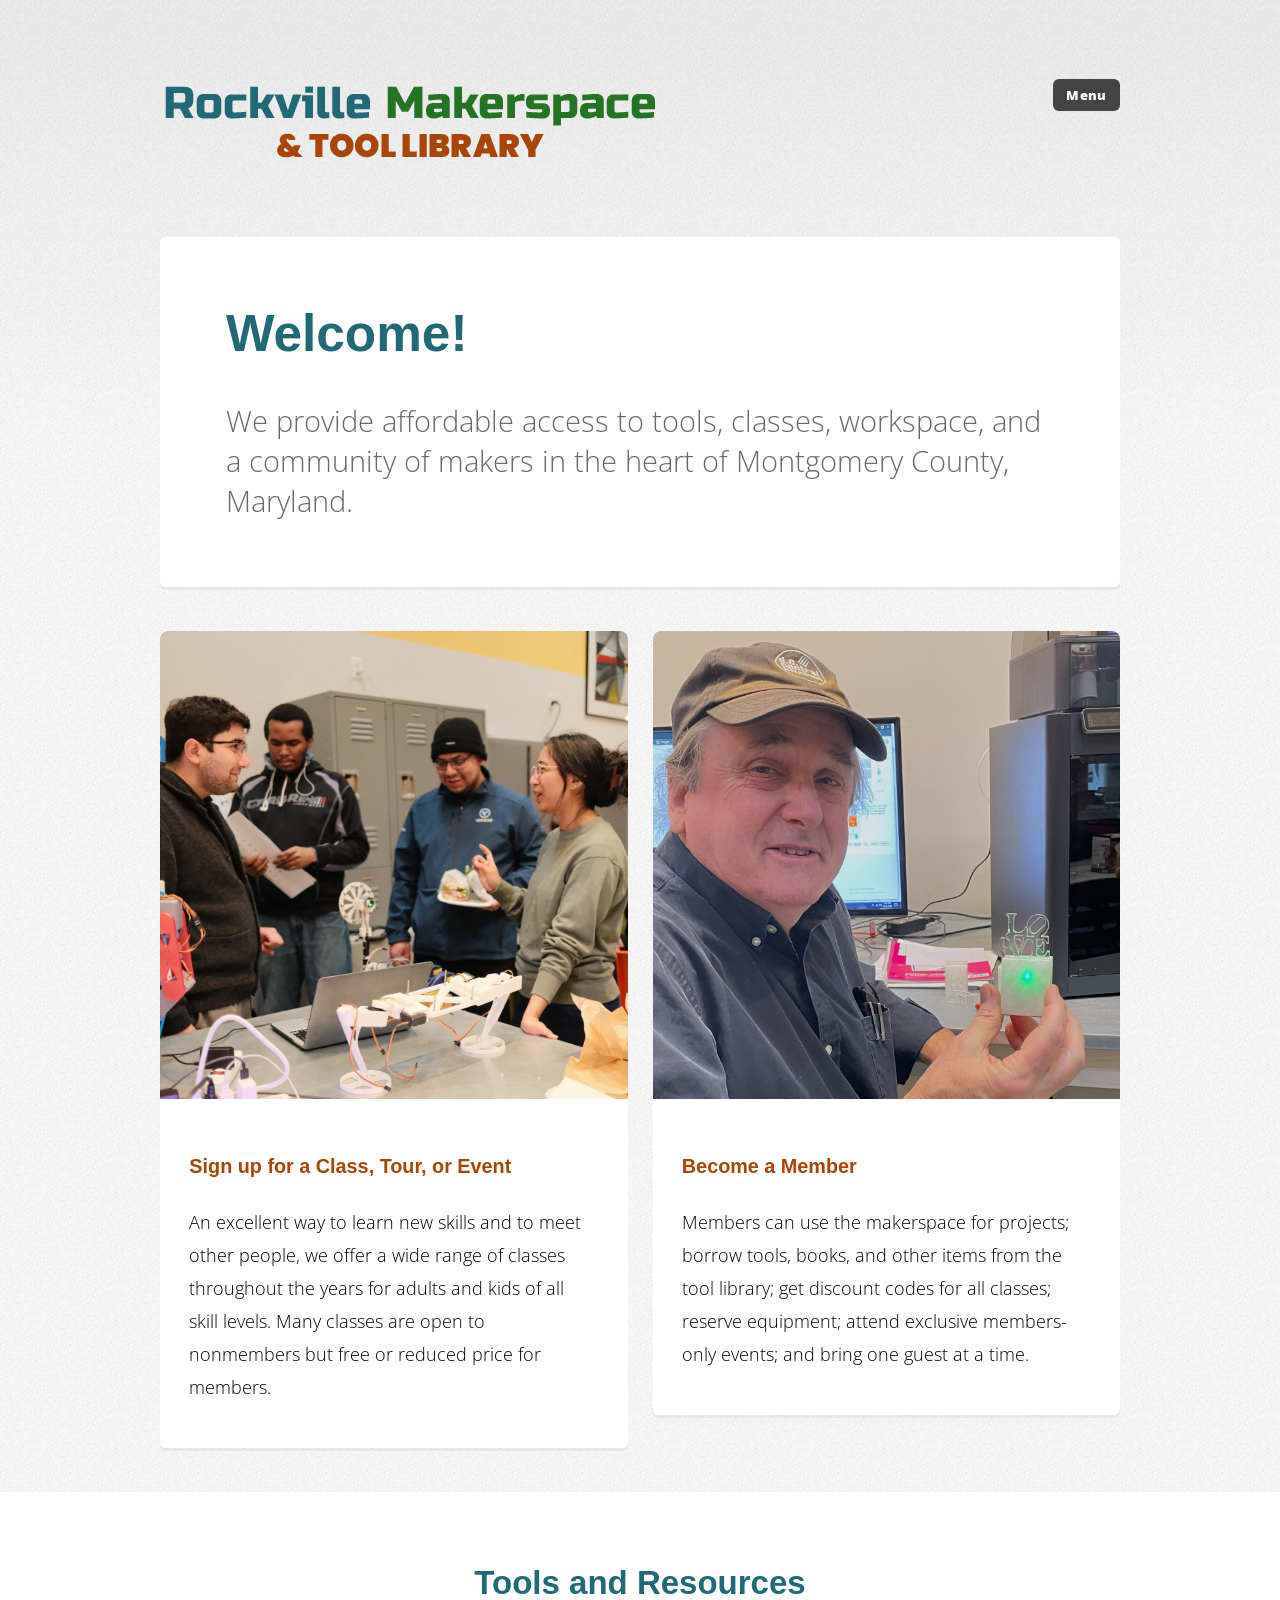
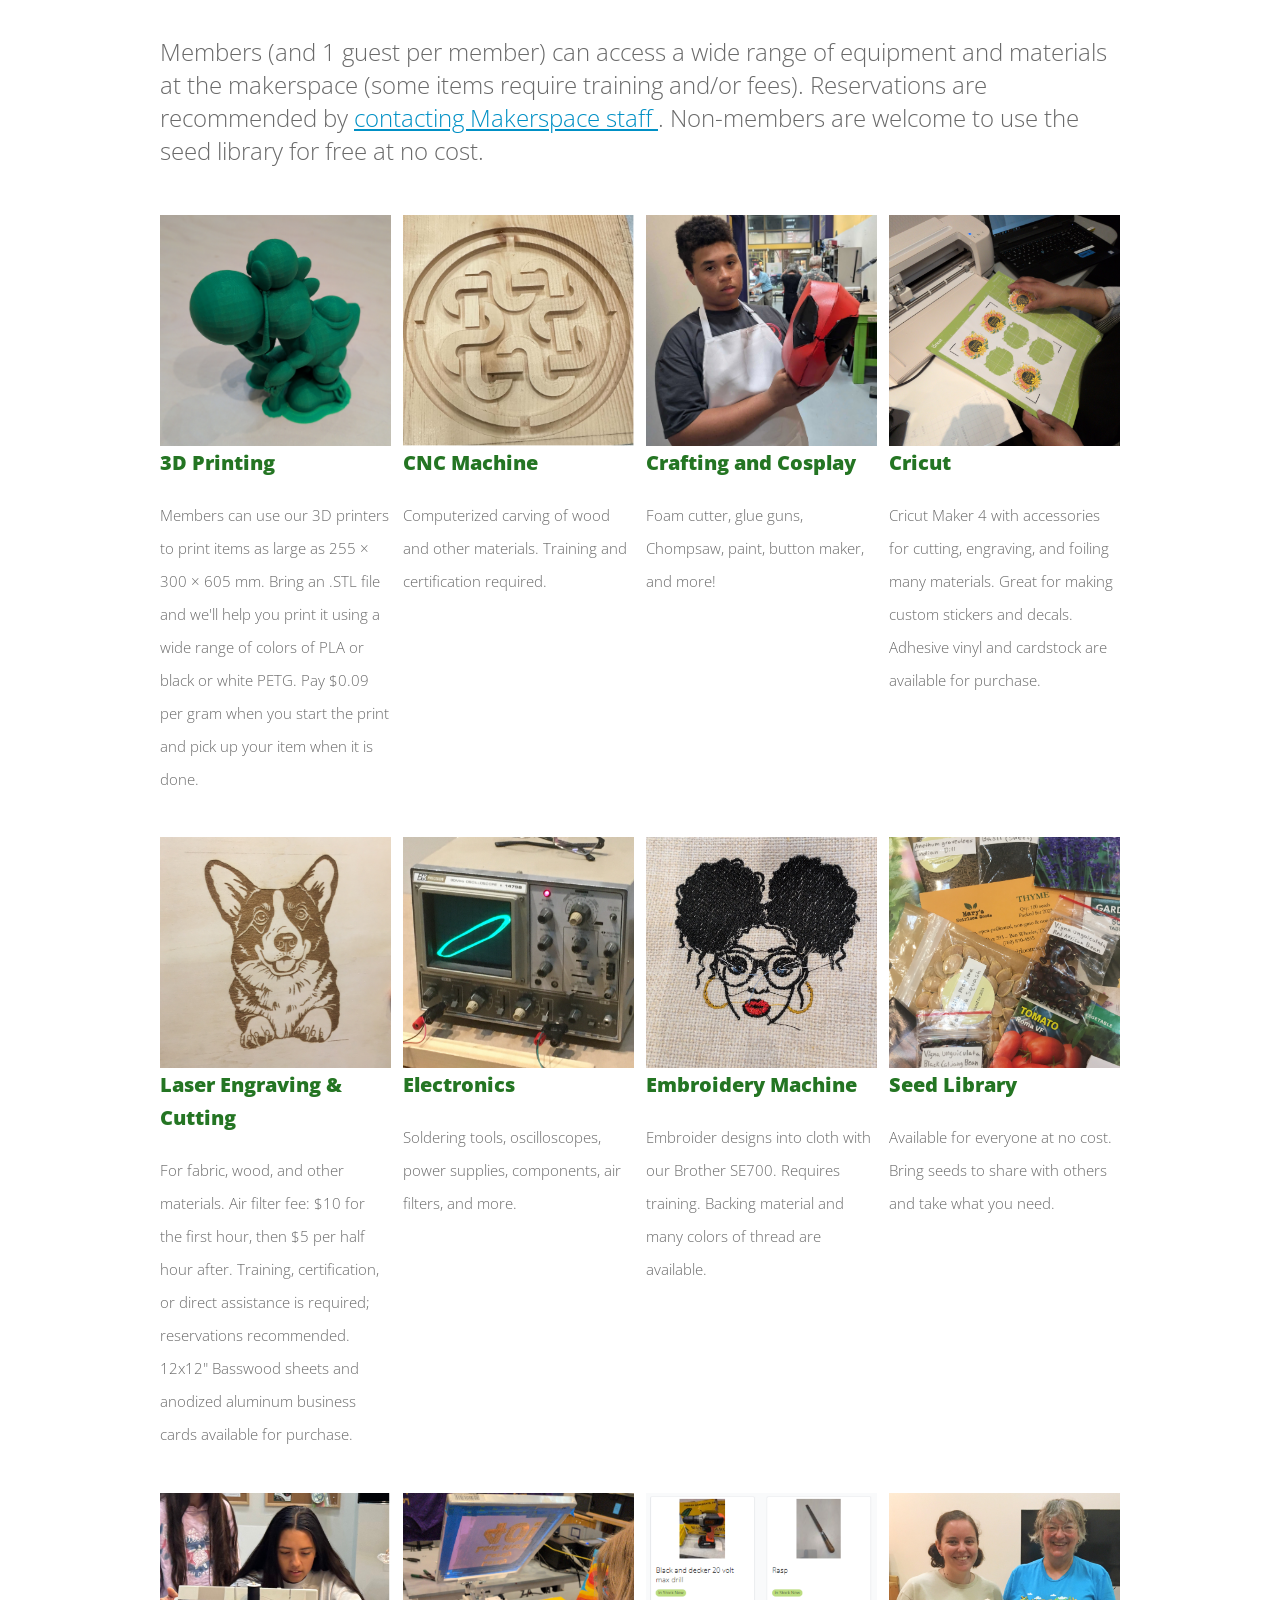
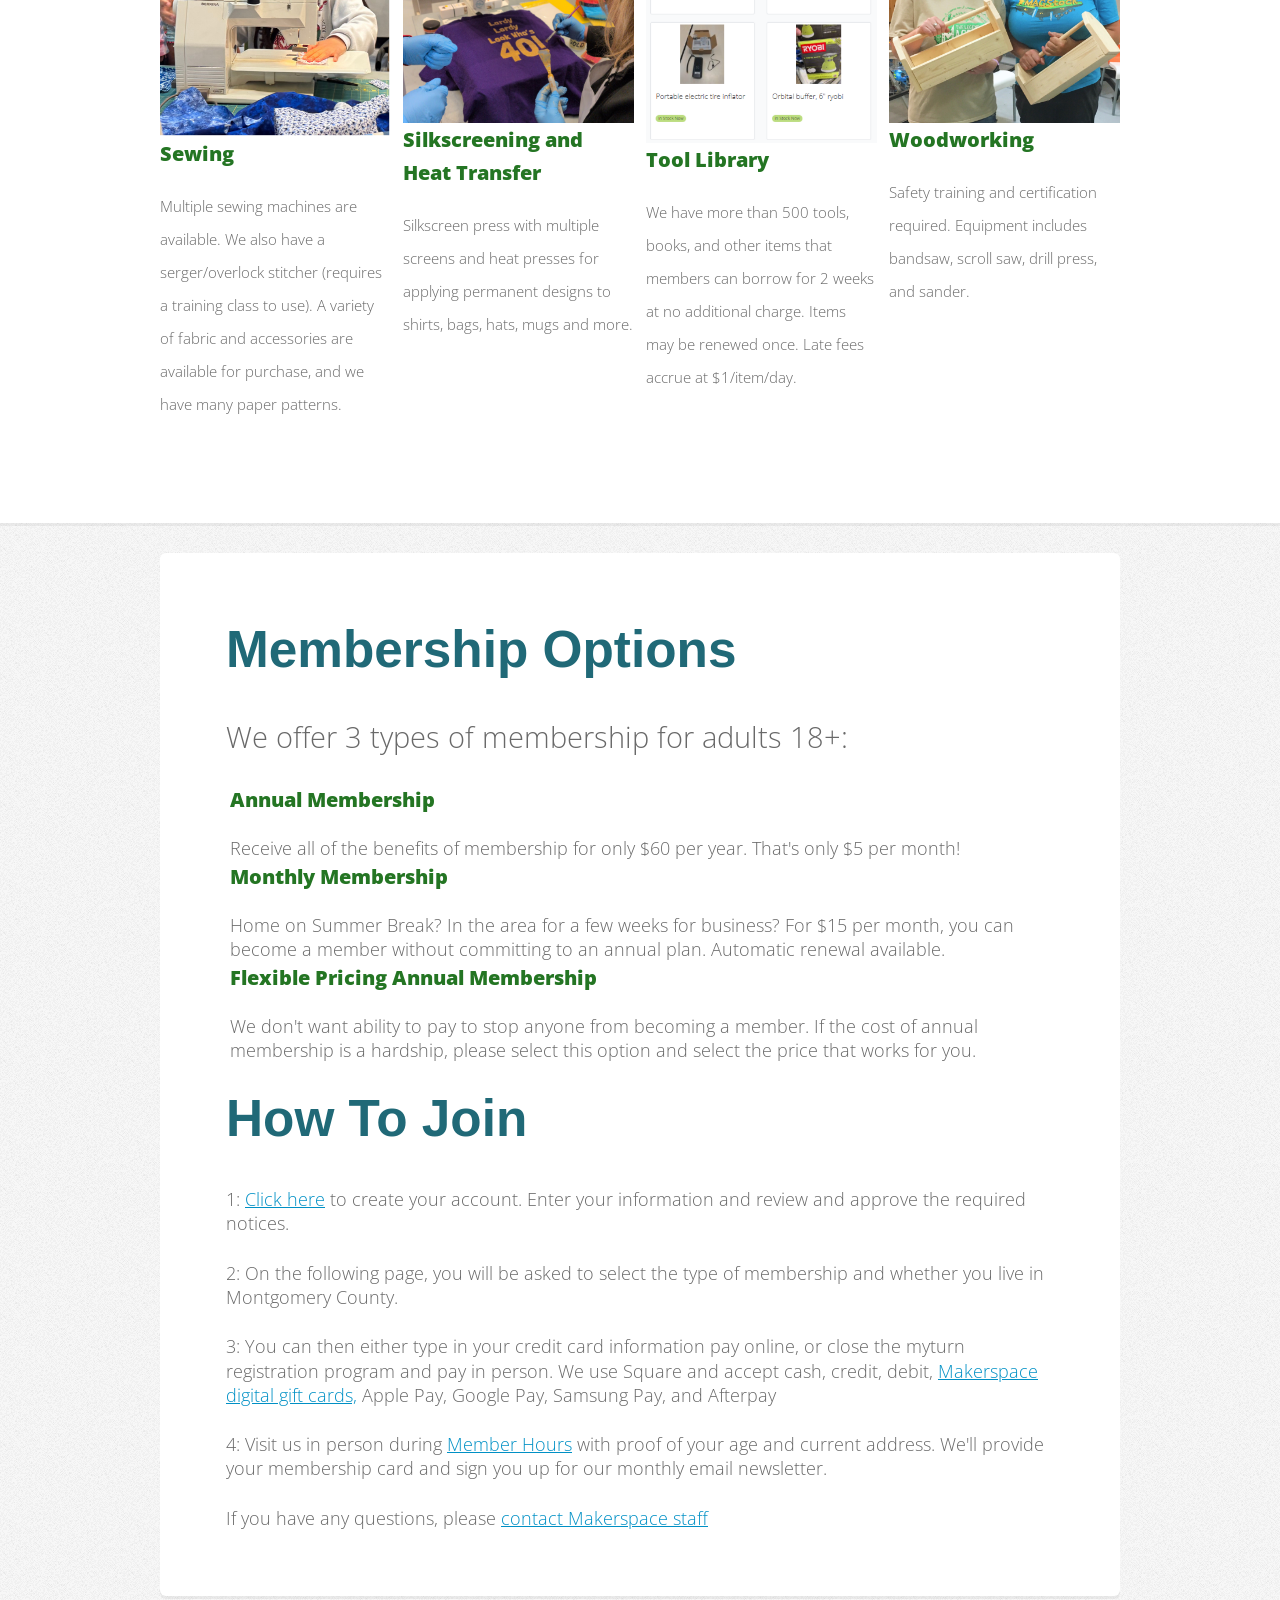
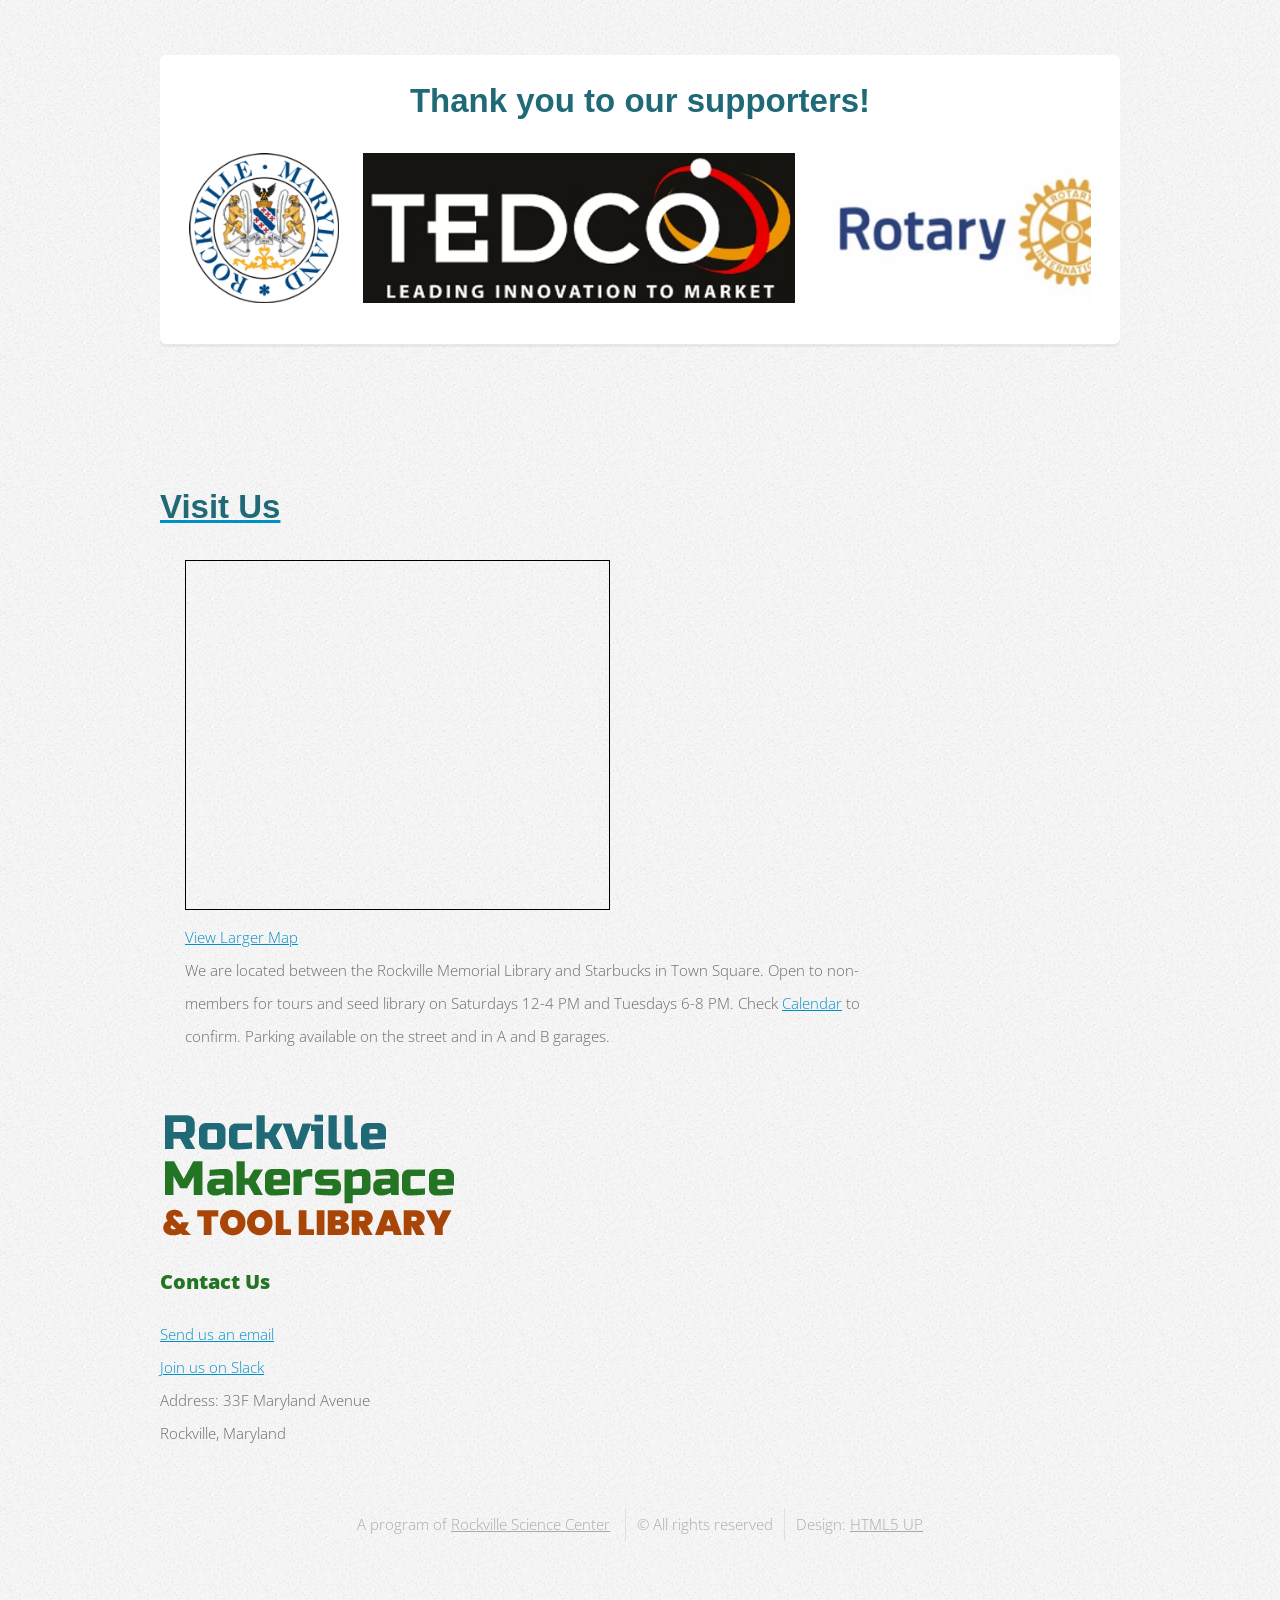
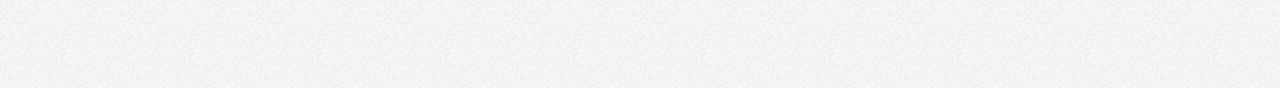
==== commit 7a109c42: "Update index.html" ====
--- a/index.html
+++ b/index.html
@@ -214,10 +214,11 @@
 							<div class="col-9 col-6-medium col-12-small">
 								
 								<!-- Map -->
-								 <div class="mapouter"><div class="gmap_canvas"><iframe class="gmap_iframe" width="100%" frameborder="0" scrolling="no" marginheight="0" marginwidth="0" src="https://maps.google.com/maps?width=600&amp;height=400&amp;hl=en&amp;q=rockville makerspace and tool library&amp;t=&amp;z=14&amp;ie=UTF8&amp;iwloc=B&amp;output=embed"></iframe><a href="https://embed-googlemap.com">embed google maps in website</a></div><style>.mapouter{position:relative;text-align:right;width:100%;height:400px;}.gmap_canvas {overflow:hidden;background:none!important;width:100%;height:400px;}.gmap_iframe {height:400px!important;}</style></div>
-								<P>We are located between the Rockville Memorial Library and Starbucks in Town Square. Open to non-members for tours and seed library on Saturdays 12-4 PM and Tuesdays 6-8 PM. Check <a href="https://www.rockvillesciencecenter.org/makerspace-classes-calendar">Calendar</a> to confirm. Parking available on the street and in A and B garages. </P>
-
-
+<iframe width="425" height="350" src="https://www.openstreetmap.org/export/embed?bbox=-77.15328633785249%2C39.08427565301029%2C-77.14917719364168%2C39.086565796955114&amp;layer=mapnik&amp;marker=39.08542073427677%2C-77.15123176574707" style="border: 1px solid black"></iframe><br/><small><a href="https://www.openstreetmap.org/?mlat=39.085421&amp;mlon=-77.151232#map=18/39.085421/-77.151232">View Larger Map</a></small>
+<P>We are located between the Rockville Memorial Library and Starbucks in Town Square. Open to non-members for tours and seed library on Saturdays 12-4 PM and Tuesdays 6-8 PM. Check <a href="https://www.rockvillesciencecenter.org/makerspace-classes-calendar">Calendar</a> to confirm. Parking available on the street and in A and B garages. </P>
+
+
+								
 							</div>
 							<div class="col-3 col-6-medium col-12-small">
 
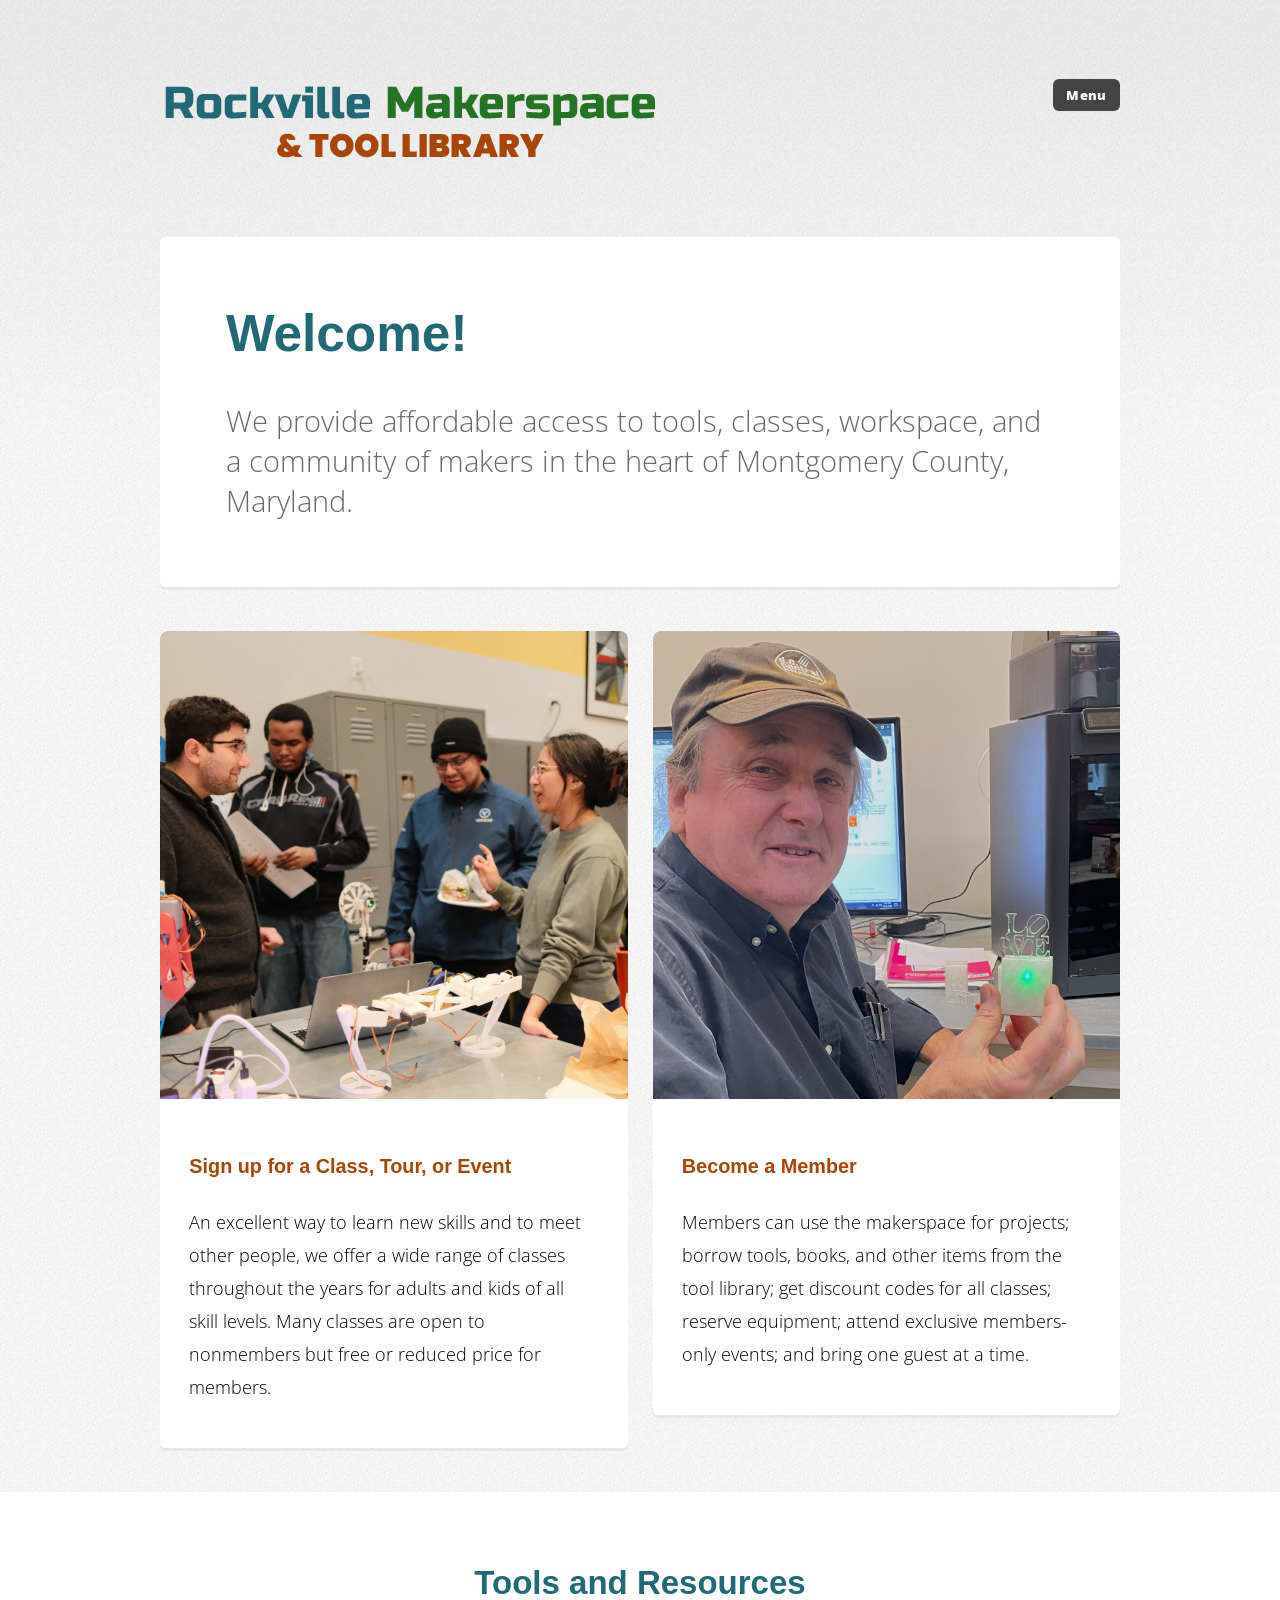
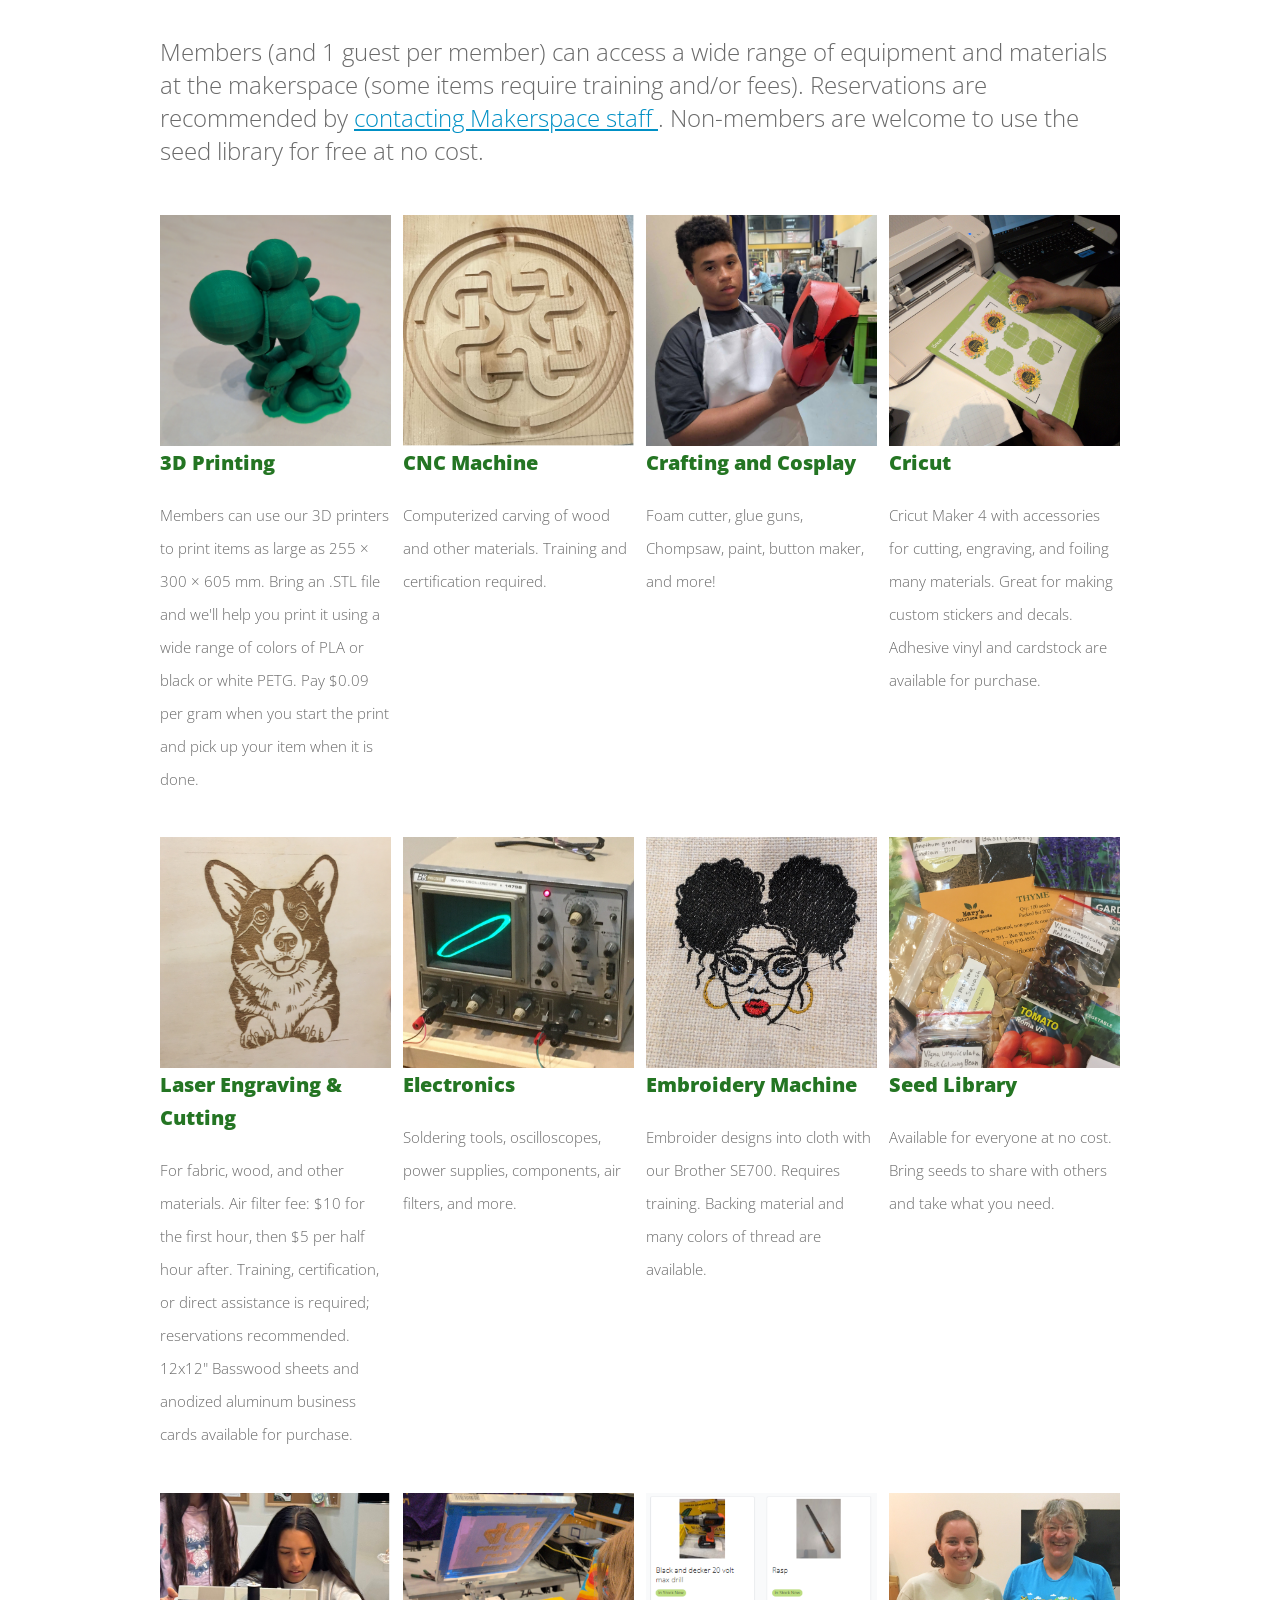
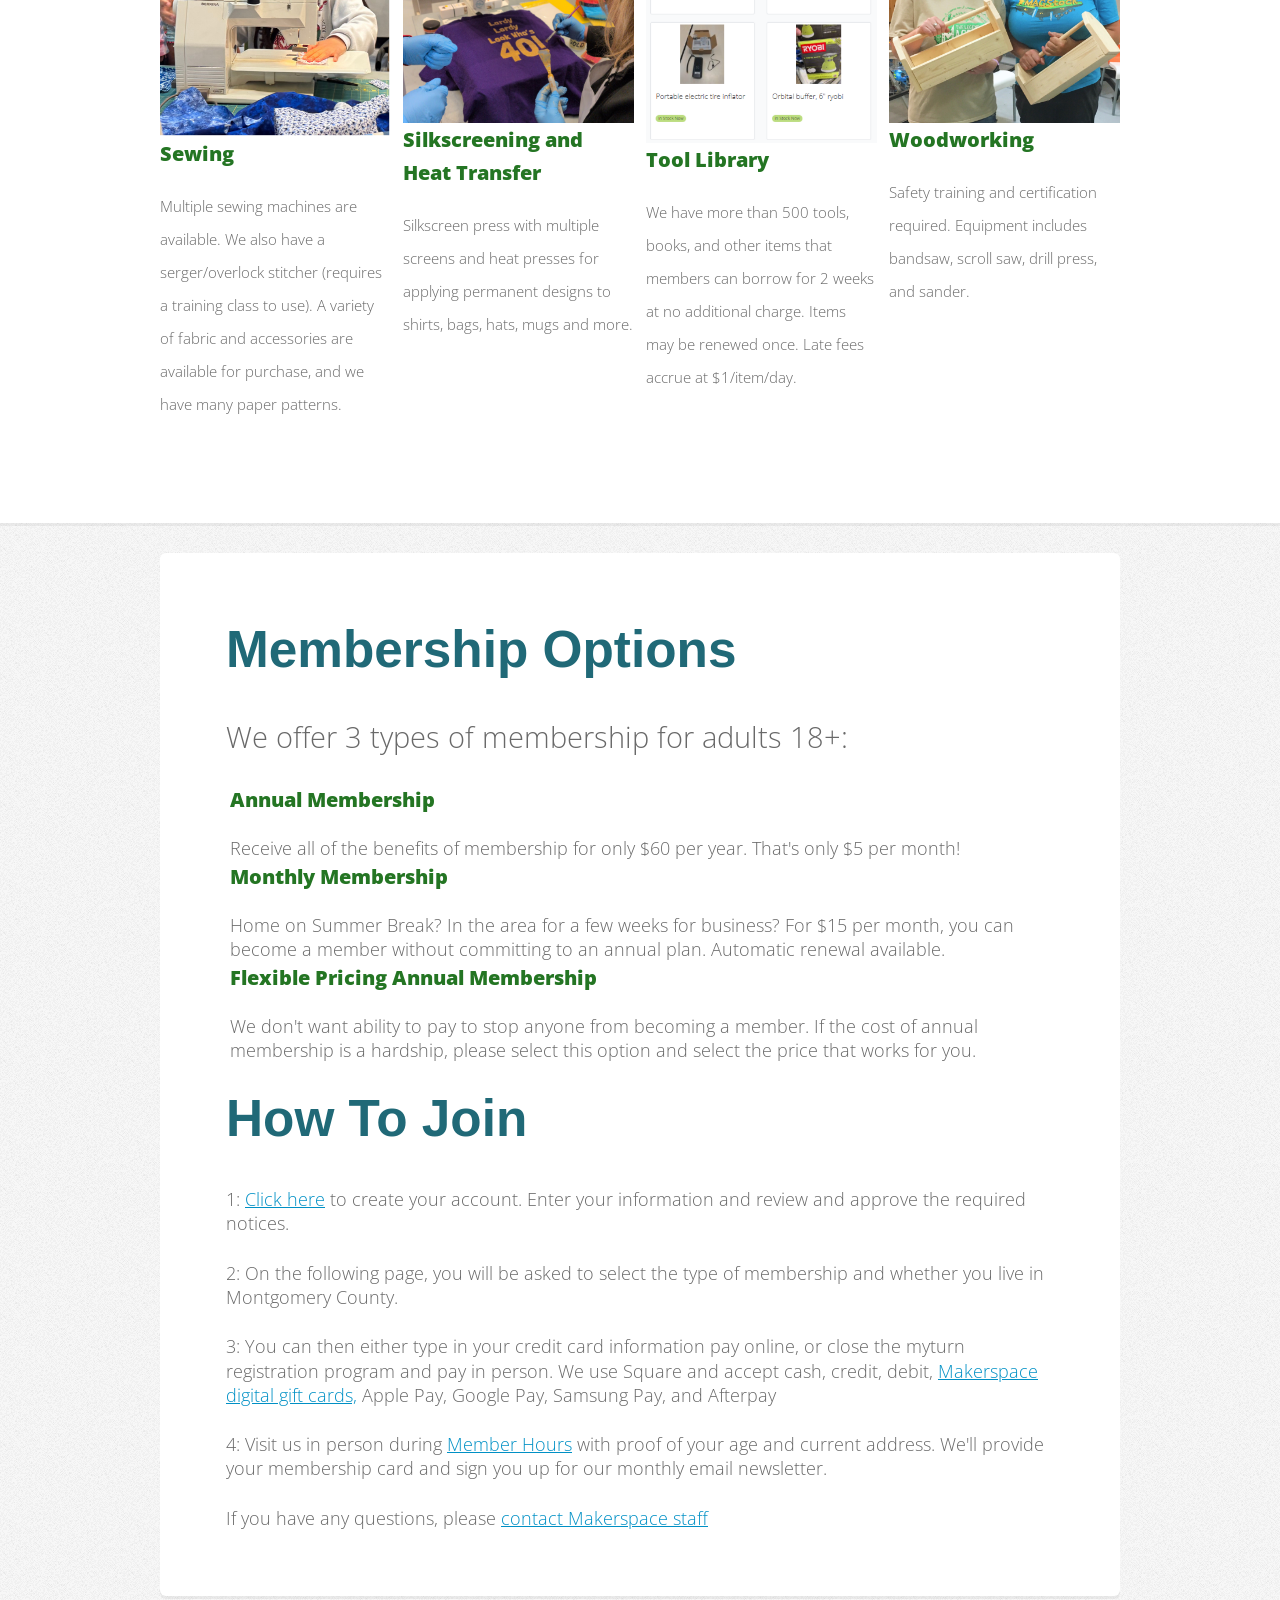
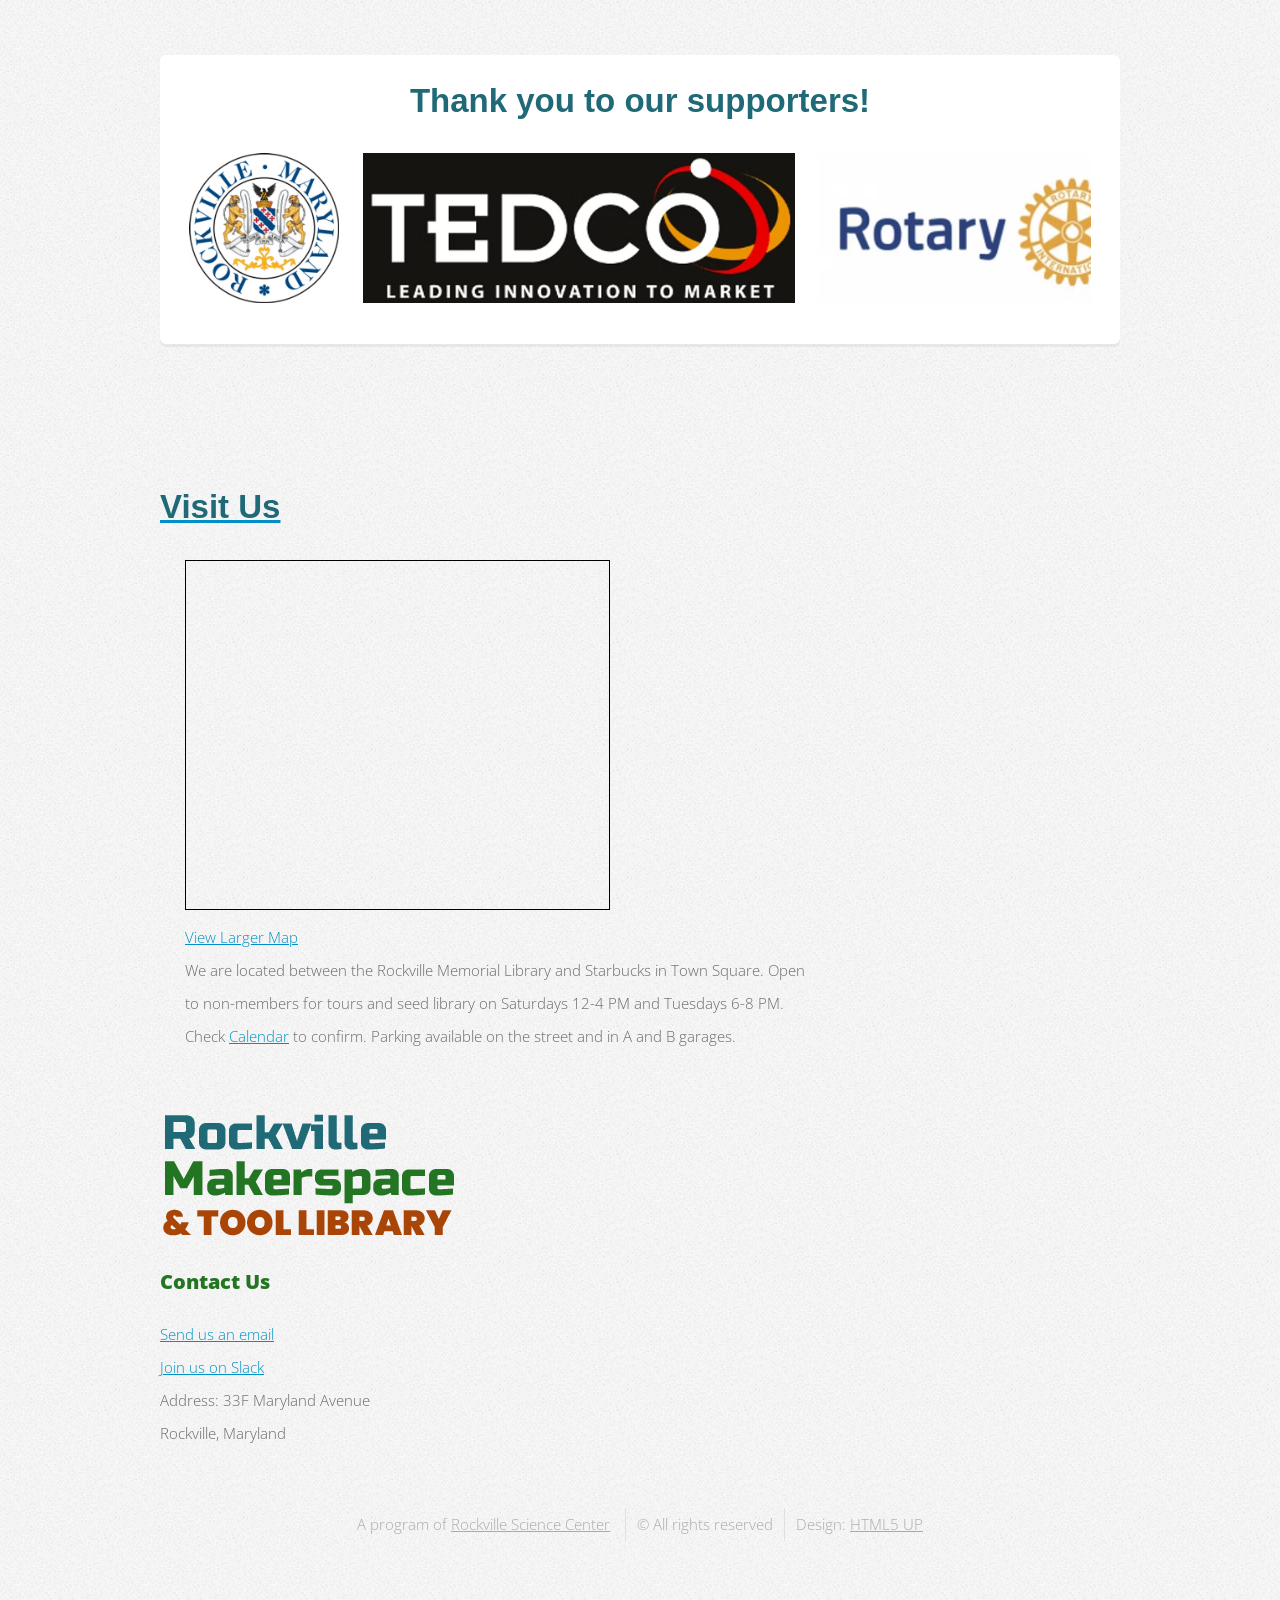
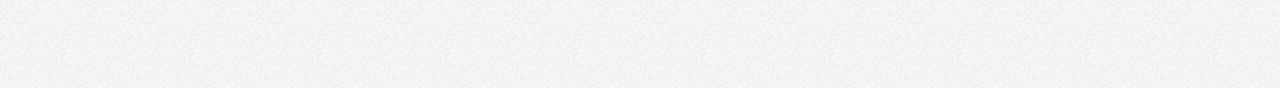
==== commit ca7ac9c2: "Update index.html" ====
--- a/index.html
+++ b/index.html
@@ -206,48 +206,42 @@
 			</div>
 		</div>
 						
-			<!-- Footer -->
-				<div id="footer-wrapper">
-					<footer id="footer" class="container">
-						<h2> Visit Us </h2>
-						<div class="row">
-							<div class="col-9 col-6-medium col-12-small">
-								
-								<!-- Map -->
-<iframe width="425" height="350" src="https://www.openstreetmap.org/export/embed?bbox=-77.15328633785249%2C39.08427565301029%2C-77.14917719364168%2C39.086565796955114&amp;layer=mapnik&amp;marker=39.08542073427677%2C-77.15123176574707" style="border: 1px solid black"></iframe><br/><small><a href="https://www.openstreetmap.org/?mlat=39.085421&amp;mlon=-77.151232#map=18/39.085421/-77.151232">View Larger Map</a></small>
-<P>We are located between the Rockville Memorial Library and Starbucks in Town Square. Open to non-members for tours and seed library on Saturdays 12-4 PM and Tuesdays 6-8 PM. Check <a href="https://www.rockvillesciencecenter.org/makerspace-classes-calendar">Calendar</a> to confirm. Parking available on the street and in A and B garages. </P>
-
-
-								
-							</div>
-							<div class="col-3 col-6-medium col-12-small">
-
-								<!-- Contact -->
-									<section class="widget contact last">
-										<img src="images/logomedium.png" alt="Rockville Makerspace and Tool Library" />
-										<h3>Contact Us</h3>
-										<a href="https://www.rockvillesciencecenter.org/contact-makerspace"> Send us an email </a><br/>
-										<a href="https://join.slack.com/t/rockvillemakerspace/shared_invite/zt-2jd4f88f4-tVHS3ogDss~OHzYz91cOJA"> Join us on Slack </a><br/>
-										Address: 33F Maryland Avenue<br/>
-										Rockville, Maryland<br/>
-										
-										
-									</section>
-
-							</div>
-						</div>
-						<div class="row">
-							<div class="col-12">
-								<div id="copyright">
-									<ul class="menu">
-										<li>A program of <a href="https://www.rockvillesciencecenter.org/blank">Rockville Science Center</a> </li>
-										<li>&copy; All rights reserved</li><li>Design: <a href="http://html5up.net">HTML5 UP</a></li>
-									</ul>
-								</div>
-							</div>
-						</div>
-					</footer>
-				</div>
+		<!-- Footer -->
+<div id="footer-wrapper">
+    <footer id="footer" class="container">
+        <h2> Visit Us </h2>
+        <div class="row">
+            <div class="col-8 col-12-medium">
+                
+                <!-- Map -->
+                <iframe width="425" height="350" src="https://www.openstreetmap.org/export/embed?bbox=-77.15328633785249%2C39.08427565301029%2C-77.14917719364168%2C39.086565796955114&amp;layer=mapnik&amp;marker=39.08542073427677%2C-77.15123176574707" style="border: 1px solid black"></iframe><br/><small><a href="https://www.openstreetmap.org/?mlat=39.085421&amp;mlon=-77.151232#map=18/39.085421/-77.151232">View Larger Map</a></small>
+                <P>We are located between the Rockville Memorial Library and Starbucks in Town Square. Open to non-members for tours and seed library on Saturdays 12-4 PM and Tuesdays 6-8 PM. Check <a href="https://www.rockvillesciencecenter.org/makerspace-classes-calendar">Calendar</a> to confirm. Parking available on the street and in A and B garages.</P>
+
+            </div>
+            <div class="col-4 col-12-medium">
+                <!-- Contact -->
+                <section class="widget contact last">
+                    <img src="images/logomedium.png" alt="Rockville Makerspace and Tool Library" />
+                    <h3>Contact Us</h3>
+                    <a href="https://www.rockvillesciencecenter.org/contact-makerspace"> Send us an email </a><br/>
+                    <a href="https://join.slack.com/t/rockvillemakerspace/shared_invite/zt-2jd4f88f4-tVHS3ogDss~OHzYz91cOJA"> Join us on Slack </a><br/>
+                    Address: 33F Maryland Avenue<br/>
+                    Rockville, Maryland<br/>
+                </section>
+            </div>
+        </div>
+        <div class="row">
+            <div class="col-12">
+                <div id="copyright">
+                    <ul class="menu">
+                        <li>A program of <a href="https://www.rockvillesciencecenter.org/blank">Rockville Science Center</a> </li>
+                        <li>&copy; All rights reserved</li><li>Design: <a href="http://html5up.net">HTML5 UP</a></li>
+                    </ul>
+                </div>
+            </div>
+        </div>
+    </footer>
+</div>
 
 			</div>
 
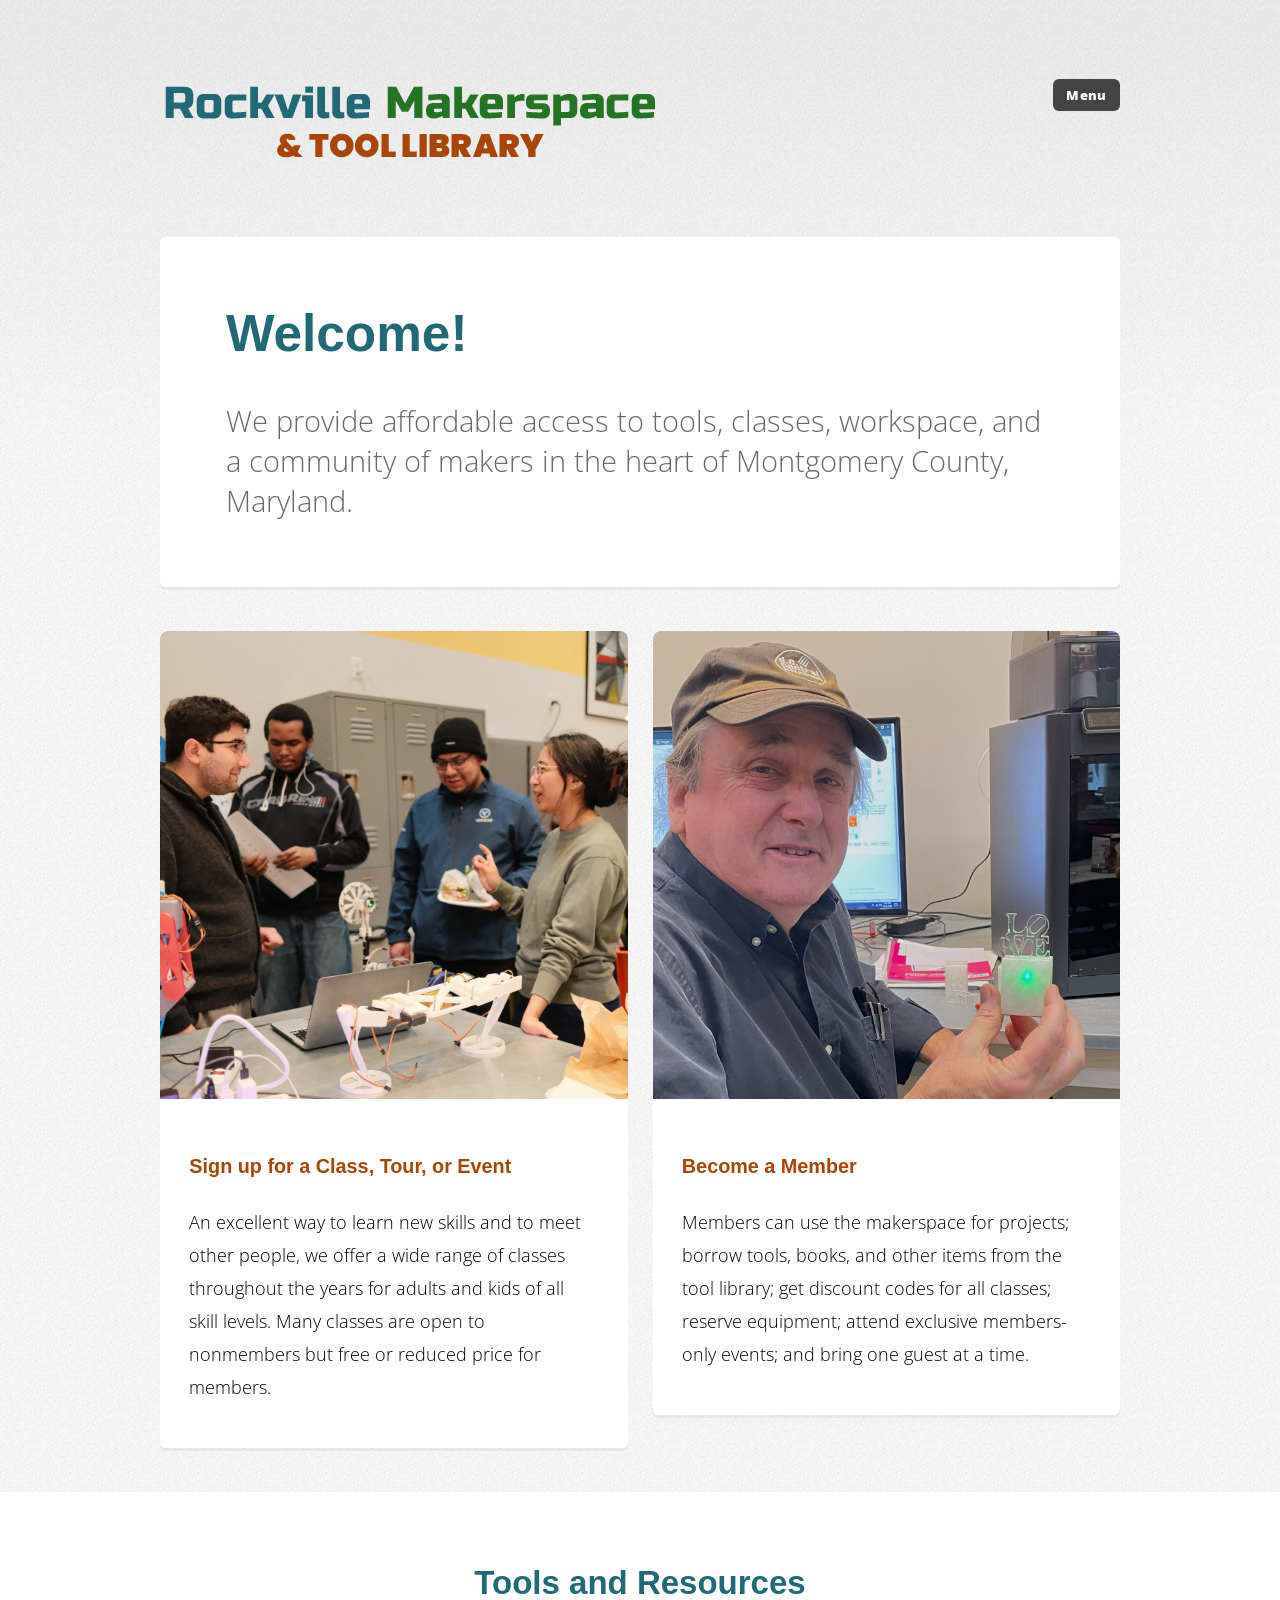
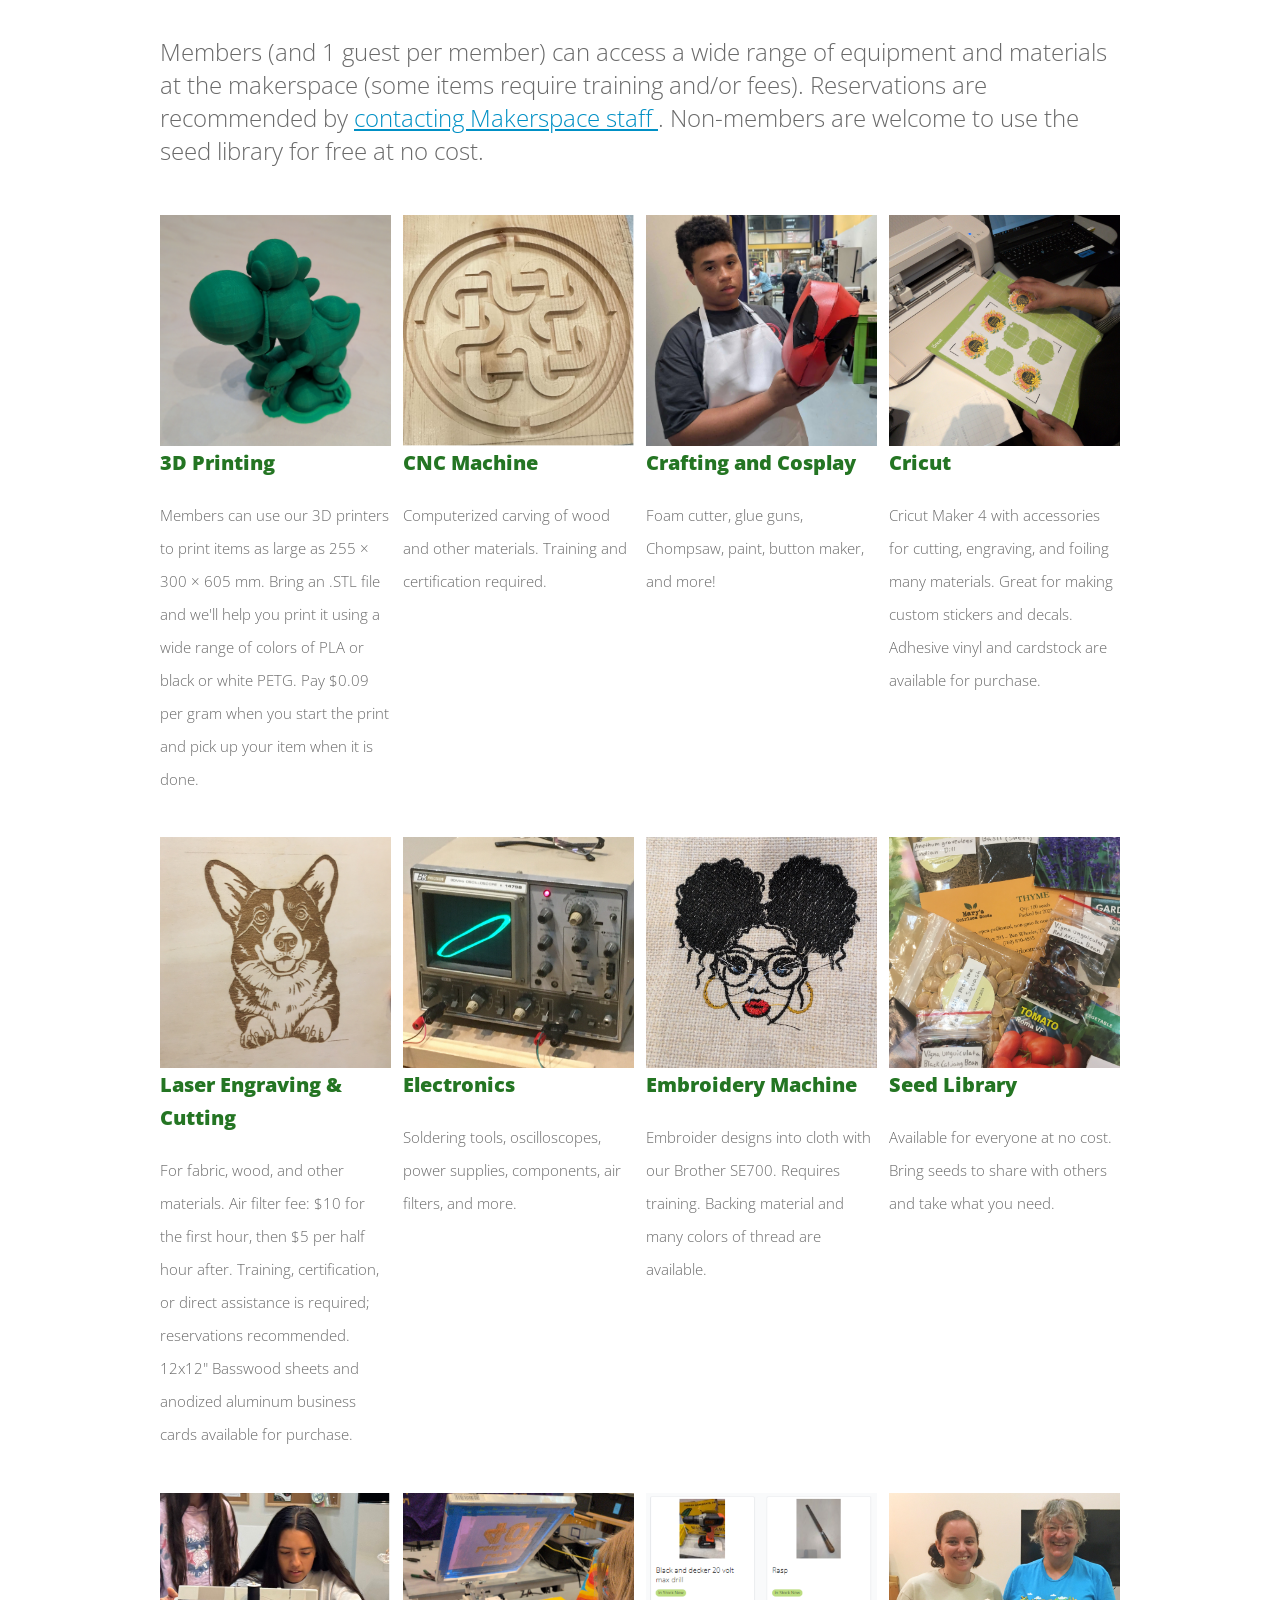
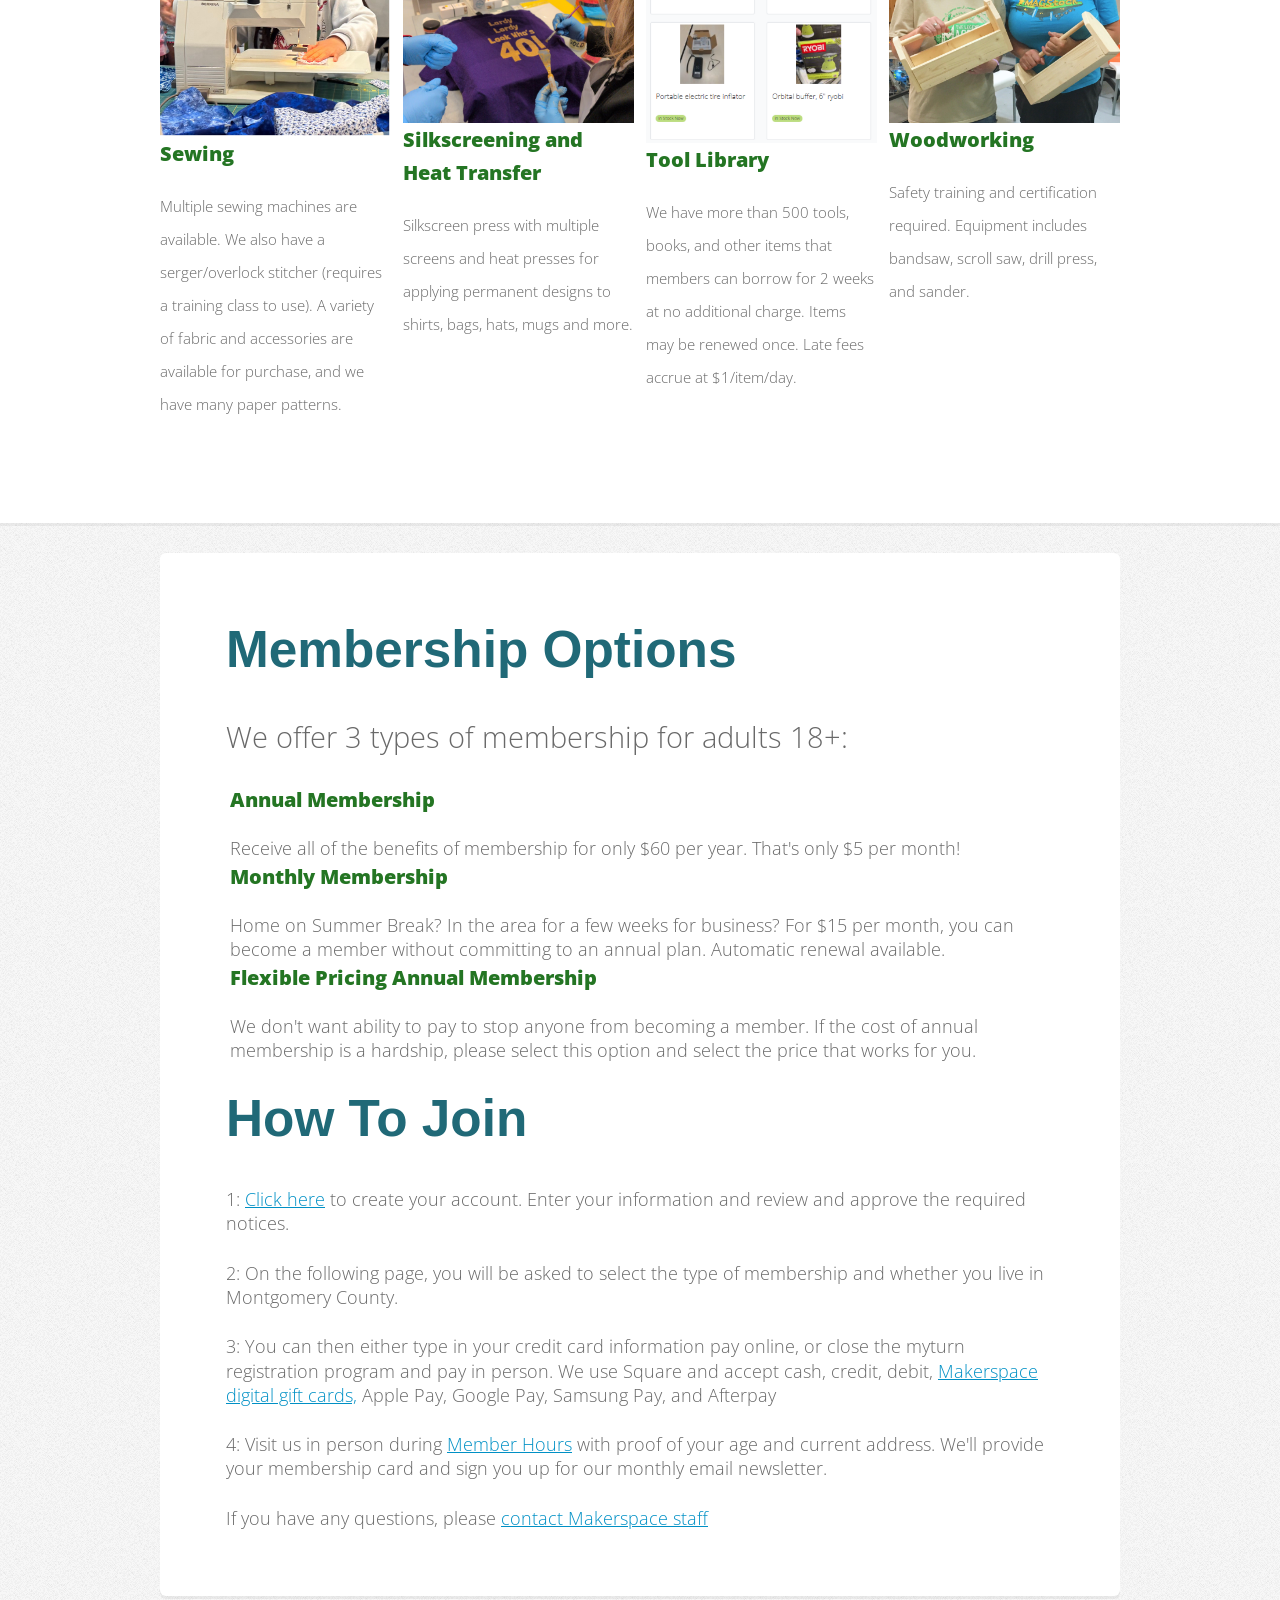
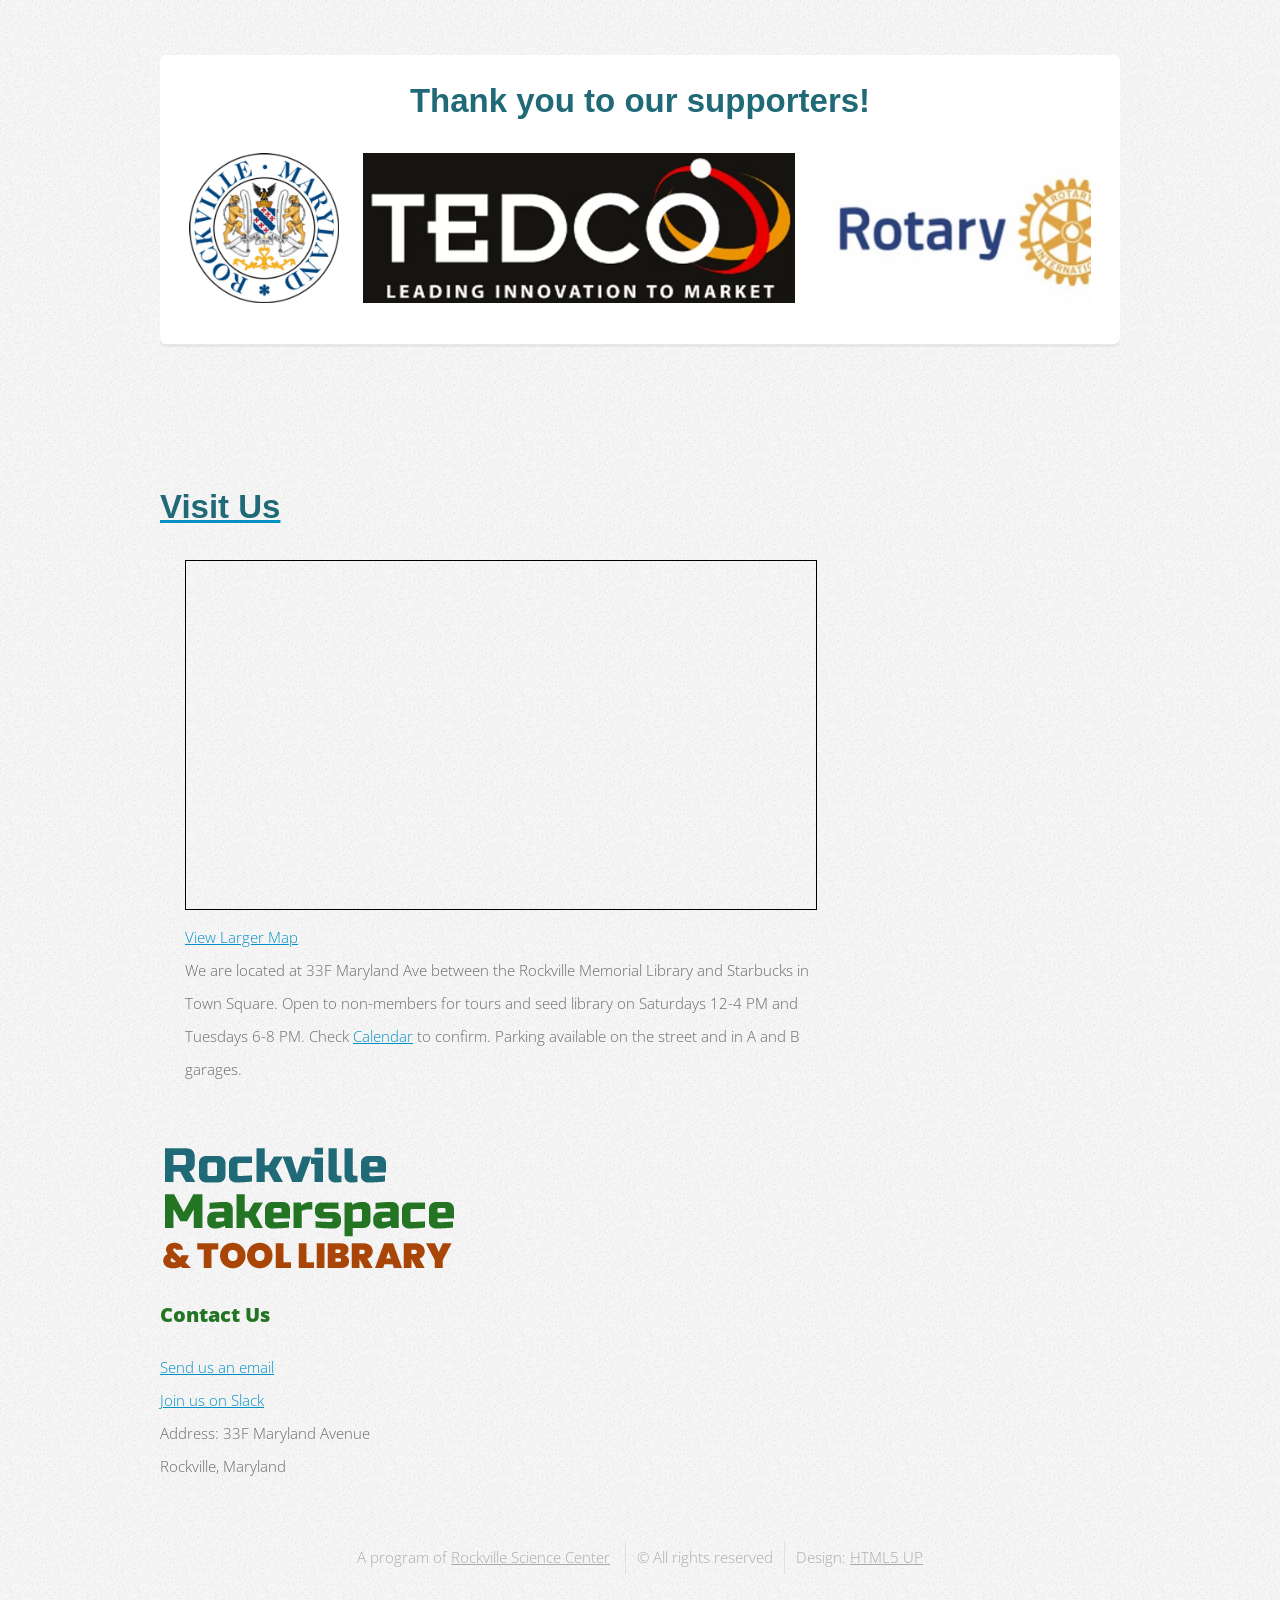
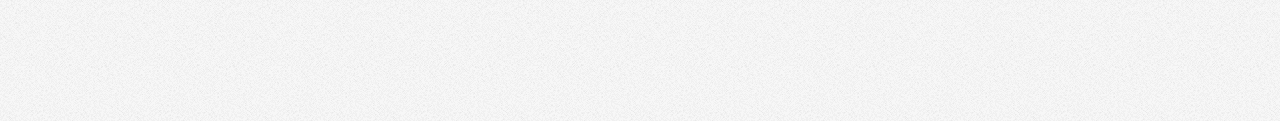
==== commit 5eadd32f: "Update index.html" ====
--- a/index.html
+++ b/index.html
@@ -211,14 +211,15 @@
     <footer id="footer" class="container">
         <h2> Visit Us </h2>
         <div class="row">
-            <div class="col-8 col-12-medium">
+            <div class="col-8 col-12-small">
                 
                 <!-- Map -->
-                <iframe width="425" height="350" src="https://www.openstreetmap.org/export/embed?bbox=-77.15328633785249%2C39.08427565301029%2C-77.14917719364168%2C39.086565796955114&amp;layer=mapnik&amp;marker=39.08542073427677%2C-77.15123176574707" style="border: 1px solid black"></iframe><br/><small><a href="https://www.openstreetmap.org/?mlat=39.085421&amp;mlon=-77.151232#map=18/39.085421/-77.151232">View Larger Map</a></small>
-                <P>We are located between the Rockville Memorial Library and Starbucks in Town Square. Open to non-members for tours and seed library on Saturdays 12-4 PM and Tuesdays 6-8 PM. Check <a href="https://www.rockvillesciencecenter.org/makerspace-classes-calendar">Calendar</a> to confirm. Parking available on the street and in A and B garages.</P>
+				<iframe src="https://www.openstreetmap.org/export/embed?bbox=-77.15328633785249%2C39.08427565301029%2C-77.14917719364168%2C39.086565796955114&amp;layer=mapnik&amp;marker=39.08542073427677%2C-77.15123176574707" style="border: 1px solid black; width: 100%; height: 350px;" loading="lazy"></iframe><br/><small>
+				<a href="https://www.openstreetmap.org/?mlat=39.085421&amp;mlon=-77.151232#map=18/39.085421/-77.151232">View Larger Map</a></small>
+                <P>We are located at 33F Maryland Ave between the Rockville Memorial Library and Starbucks in Town Square. Open to non-members for tours and seed library on Saturdays 12-4 PM and Tuesdays 6-8 PM. Check <a href="https://www.rockvillesciencecenter.org/makerspace-classes-calendar">Calendar</a> to confirm. Parking available on the street and in A and B garages.</P>
 
             </div>
-            <div class="col-4 col-12-medium">
+            <div class="col-4 col-12-small">
                 <!-- Contact -->
                 <section class="widget contact last">
                     <img src="images/logomedium.png" alt="Rockville Makerspace and Tool Library" />
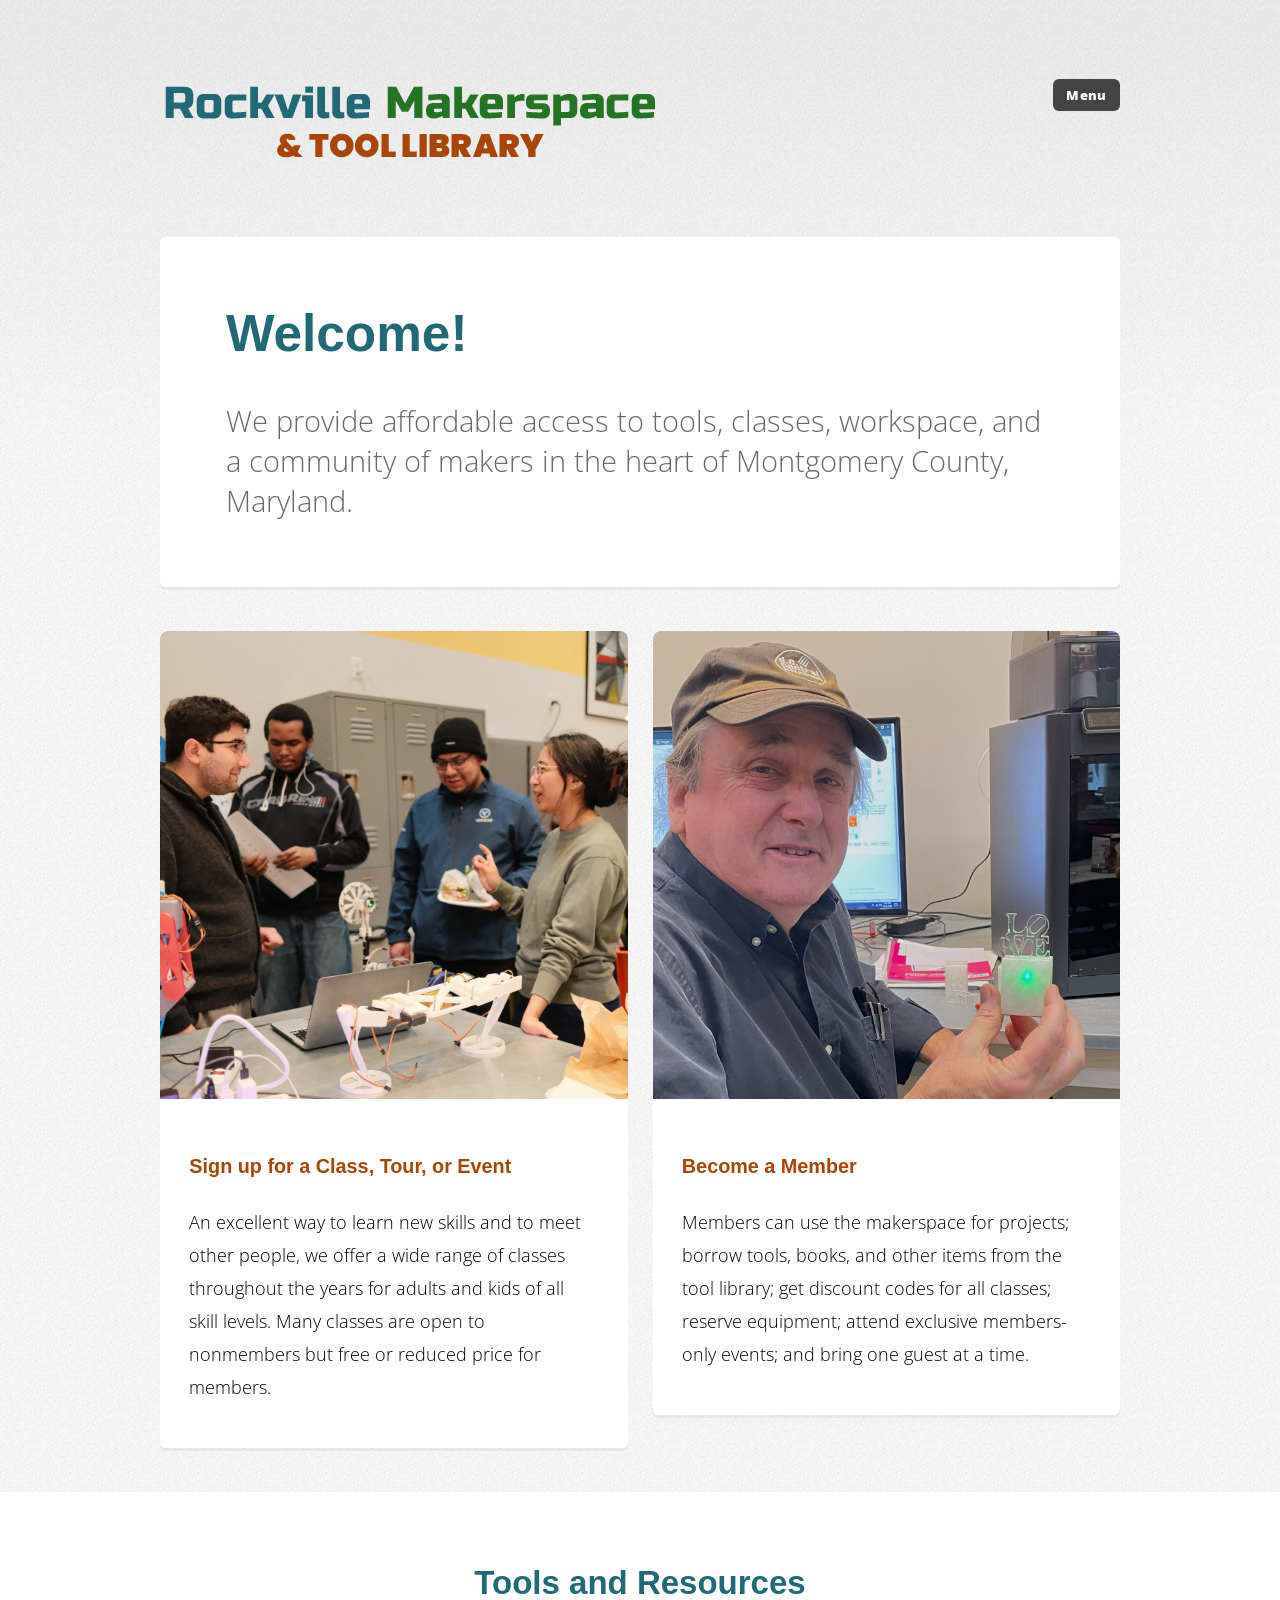
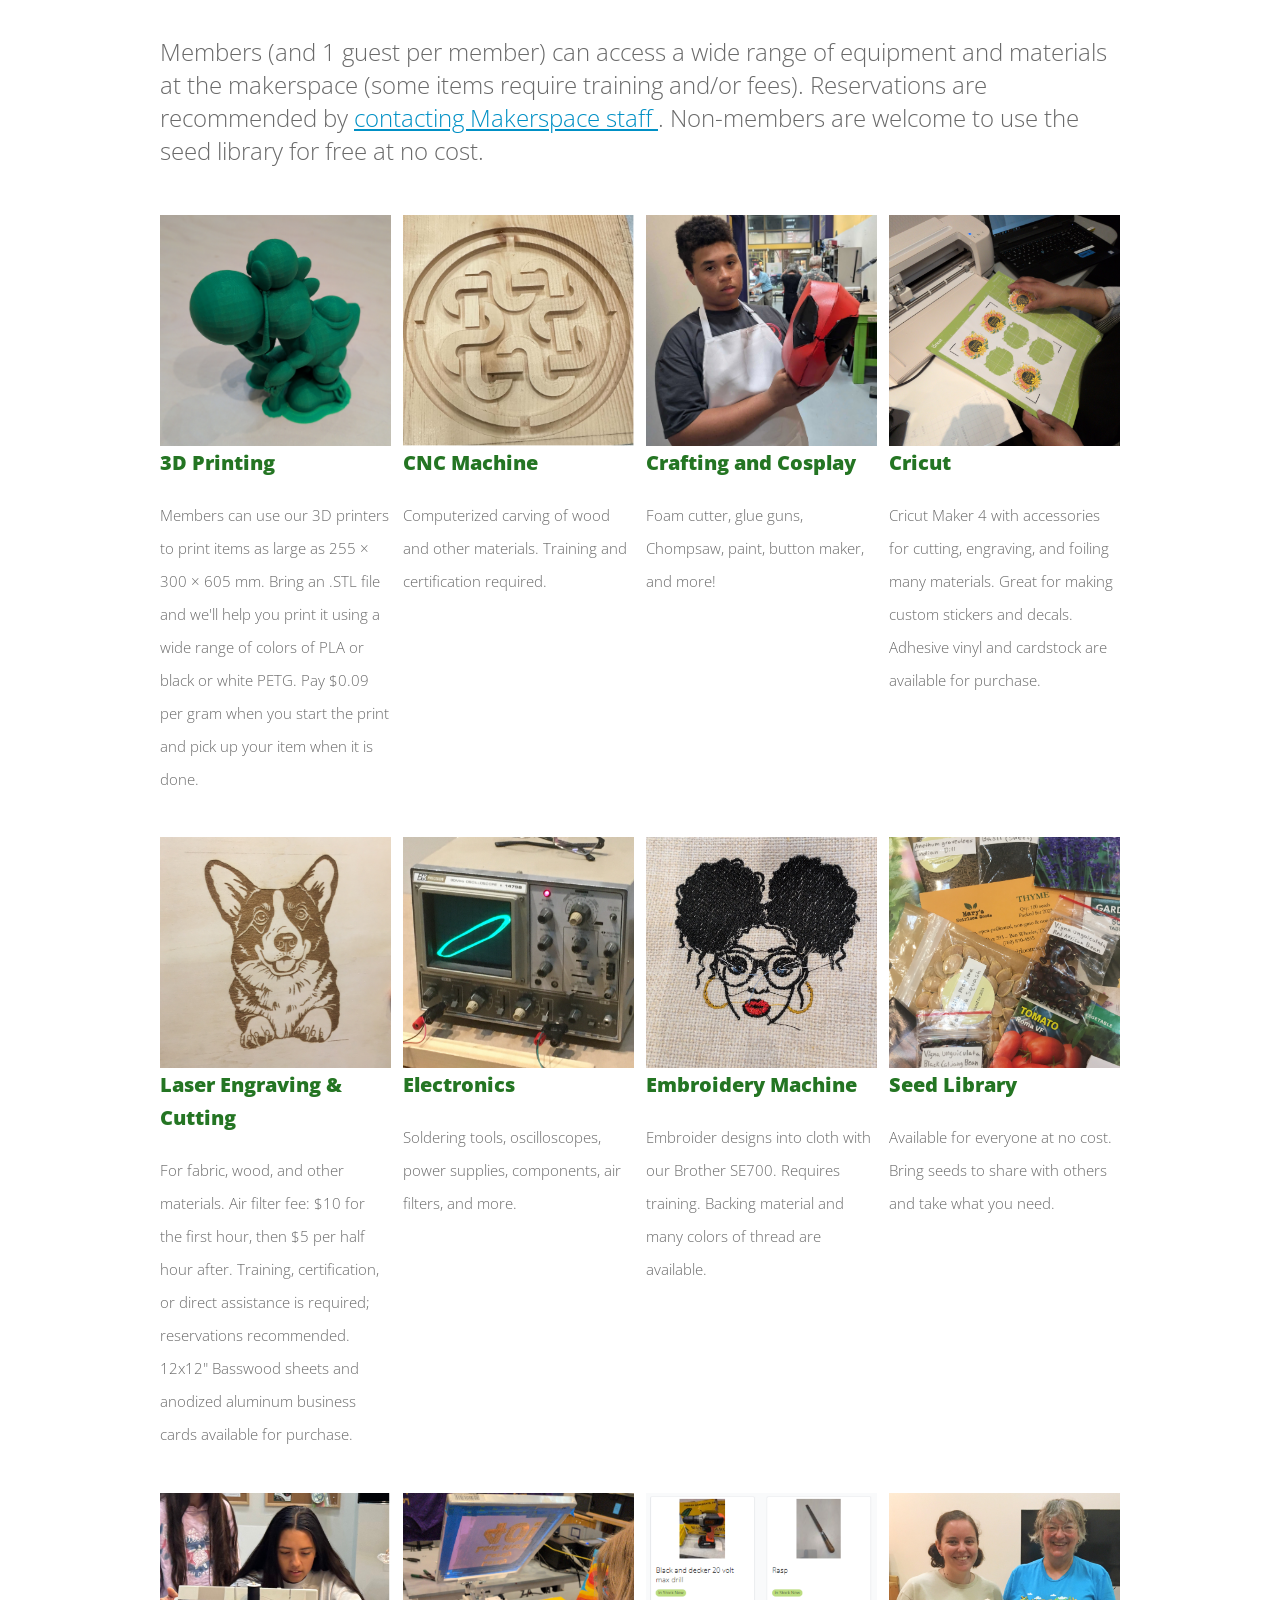
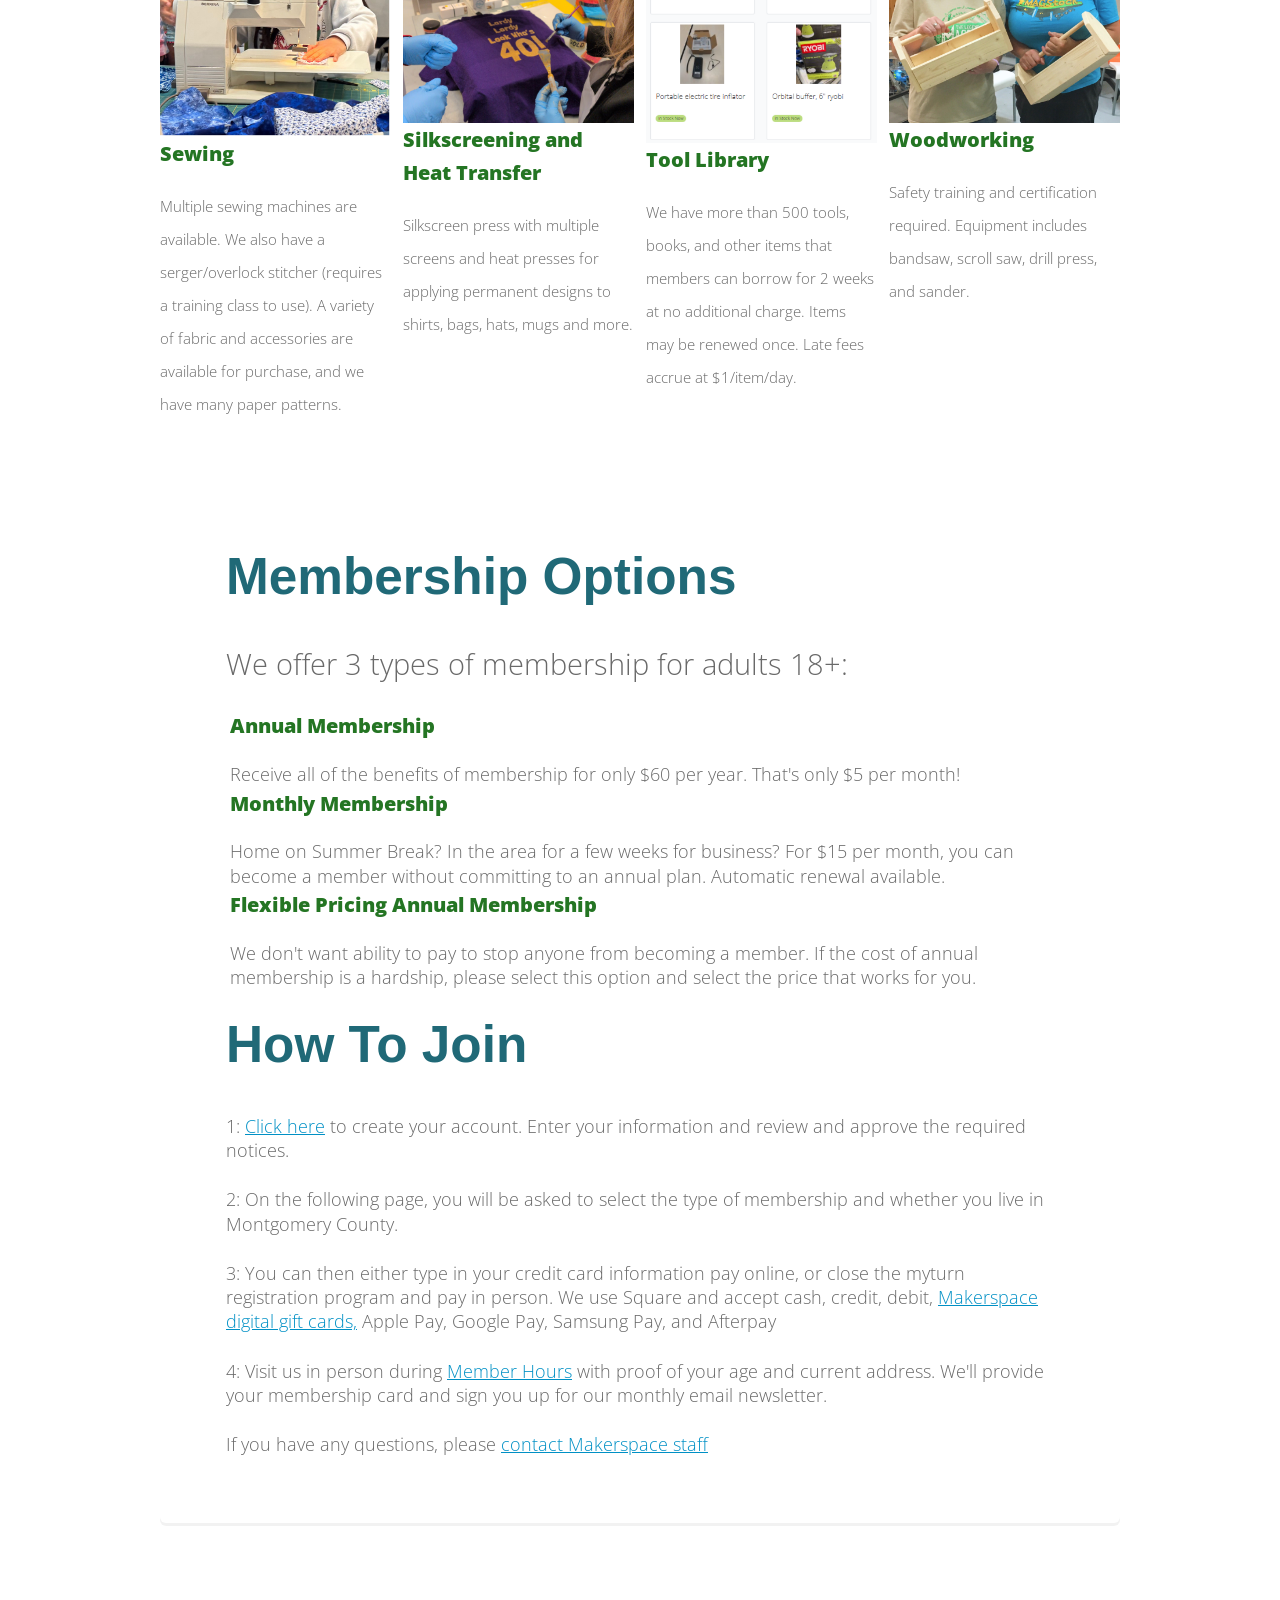
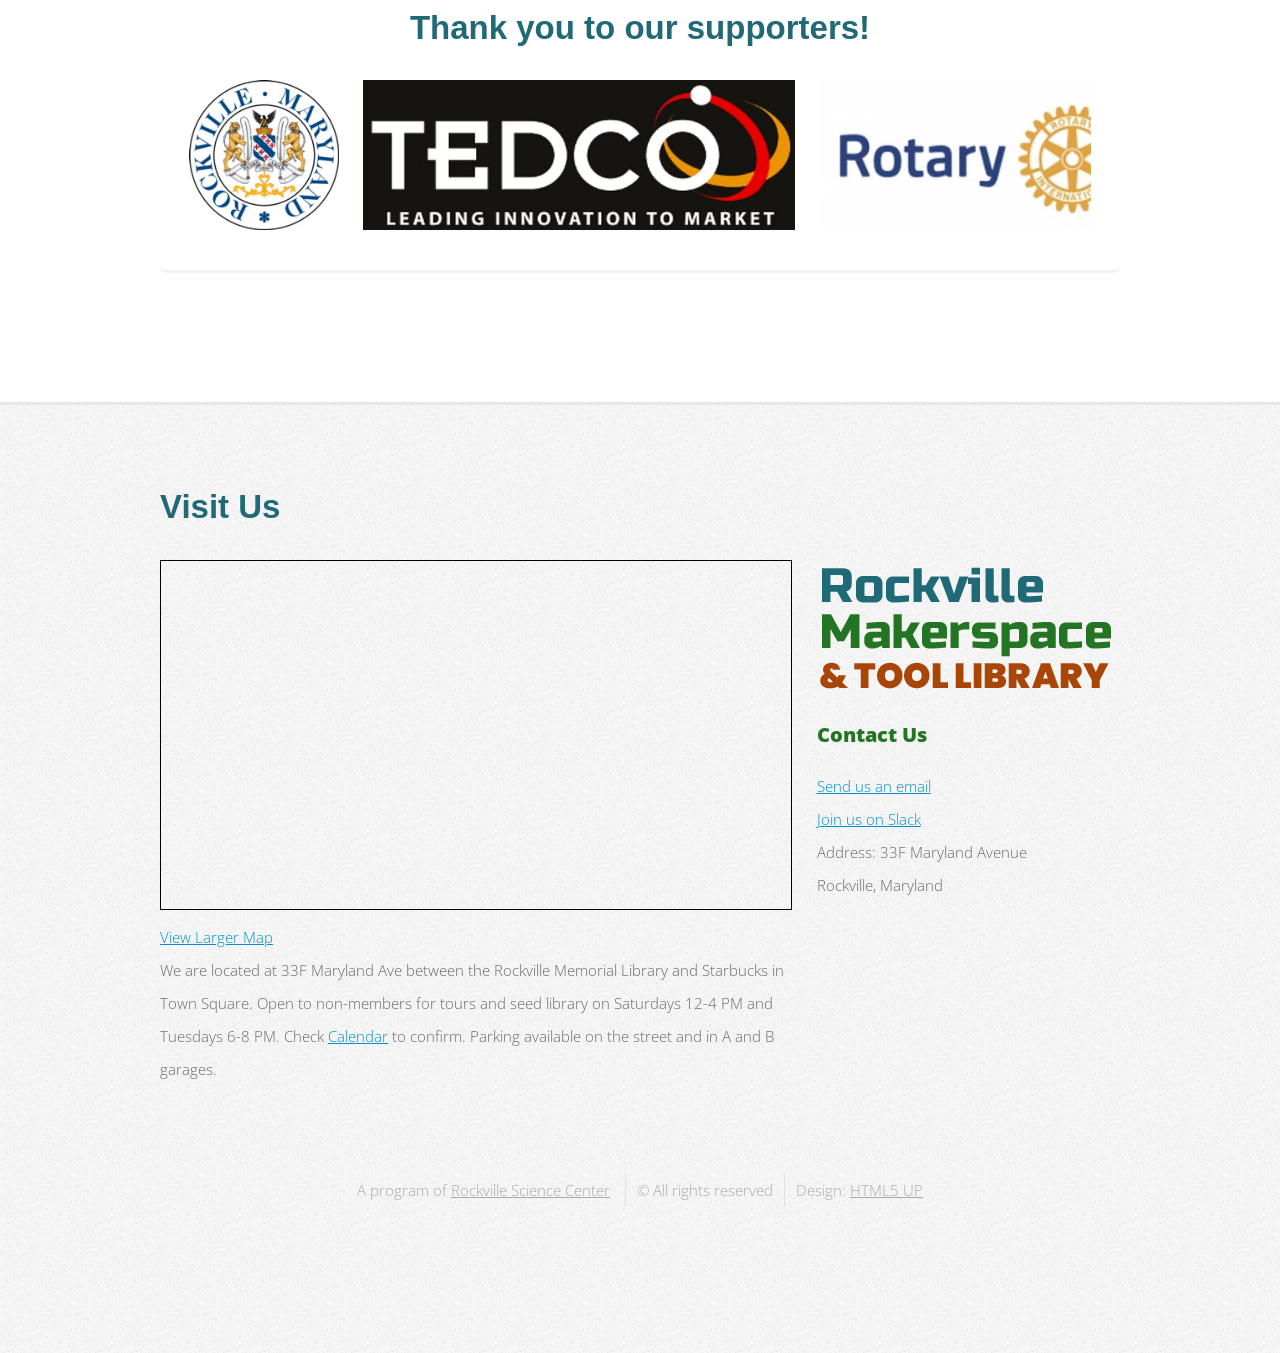
==== commit b5f0ea3d: "Update index.html" ====
--- a/index.html
+++ b/index.html
@@ -144,12 +144,7 @@
 										<p>Safety training and certification required. Equipment includes bandsaw, scroll saw, drill press, and sander. </p></div>
 												</div>
 											</div>
-										</section>
-									</div>
-							</div>
-						</div>
-					</div>
-				</div>
+						
 <p> </p>
 
 
@@ -170,7 +165,7 @@
 <p style="font-size: large;"> 1: <a href="https://rockvilletools.myturn.com/library/createUser/index">Click here</a> to create your account. Enter your information and review and approve the required notices.</p> </li>
 <p style="font-size: large;"> 2: On the following page, you will be asked to select the type of membership and whether you live in Montgomery County. </p></li>
 <p style="font-size: large;"> 3: You can then either type in your credit card information pay online, or close the myturn registration program and pay in person. We use Square and accept cash, credit, debit, <a href="https://app.squareup.com/gift/89DQP38RBT03N/order"> Makerspace digital gift cards,</a> Apple Pay, Google Pay, Samsung Pay, and Afterpay </p></li>
-<p style="font-size: large;"> 4: Visit us in person during <a hfef="https://www.rockvillesciencecenter.org/makerspace-classes-calendar"> Member Hours</a> with proof of your age and current address. We'll provide your membership card and sign you up for our monthly email newsletter.</p> </li>
+<p style="font-size: large;"> 4: Visit us in person during <a href="https://www.rockvillesciencecenter.org/makerspace-classes-calendar"> Member Hours</a> with proof of your age and current address. We'll provide your membership card and sign you up for our monthly email newsletter.</p> </li>
 <p style="font-size: large;"> If you have any questions, please <a href="https://www.rockvillesciencecenter.org/contact-makerspace"> contact Makerspace staff </a></p>
 
 						</div>
@@ -192,13 +187,13 @@
 							<div class="scroller__inner">
 								<!-- Original Images -->
 								<a href="https://www.rockvillemd.gov/"> <img src="images/Rockville.avif" alt="City of Rockville"></a>
-								<a href="https://www.tedcomd.com/"> <img src="images/tedco.avif" alt="TEDCO">
-								<a href="https://www.rockvillerotary.org/about-our-foundation.php"> <img src="images/Rotary.avif" alt="Rockville Rotary Club Foundation">
+								<a href="https://www.tedcomd.com/"> <img src="images/tedco.avif" alt="TEDCO"></a>
+								<a href="https://www.rockvillerotary.org/about-our-foundation.php"> <img src="images/Rotary.avif" alt="Rockville Rotary Club Foundation"></a>
 								<!-- Duplicated Images for seamless loop -->
-								<a href="https://gocode.it/"> <img src="images/gocodeit.avif" alt="Go Code IT">
-								<a href="https://www.makeblock.com/"> <img src="images/makeblock.avif" alt="Makeblock">
+								<a href="https://gocode.it/"> <img src="images/gocodeit.avif" alt="Go Code IT"></a>
+								<a href="https://www.makeblock.com/"> <img src="images/makeblock.avif" alt="Makeblock"></a>
 								<a href="https://www.rockvillemd.gov/"> <img src="images/Rockville.avif" alt="City of Rockville"></a>
-								<a href="https://www.tedcomd.com/"> <img src="images/tedco.avif" alt="TEDCO">
+								<a href="https://www.tedcomd.com/"> <img src="images/tedco.avif" alt="TEDCO"></a>
 							</div>
 						</div>
 					</div>
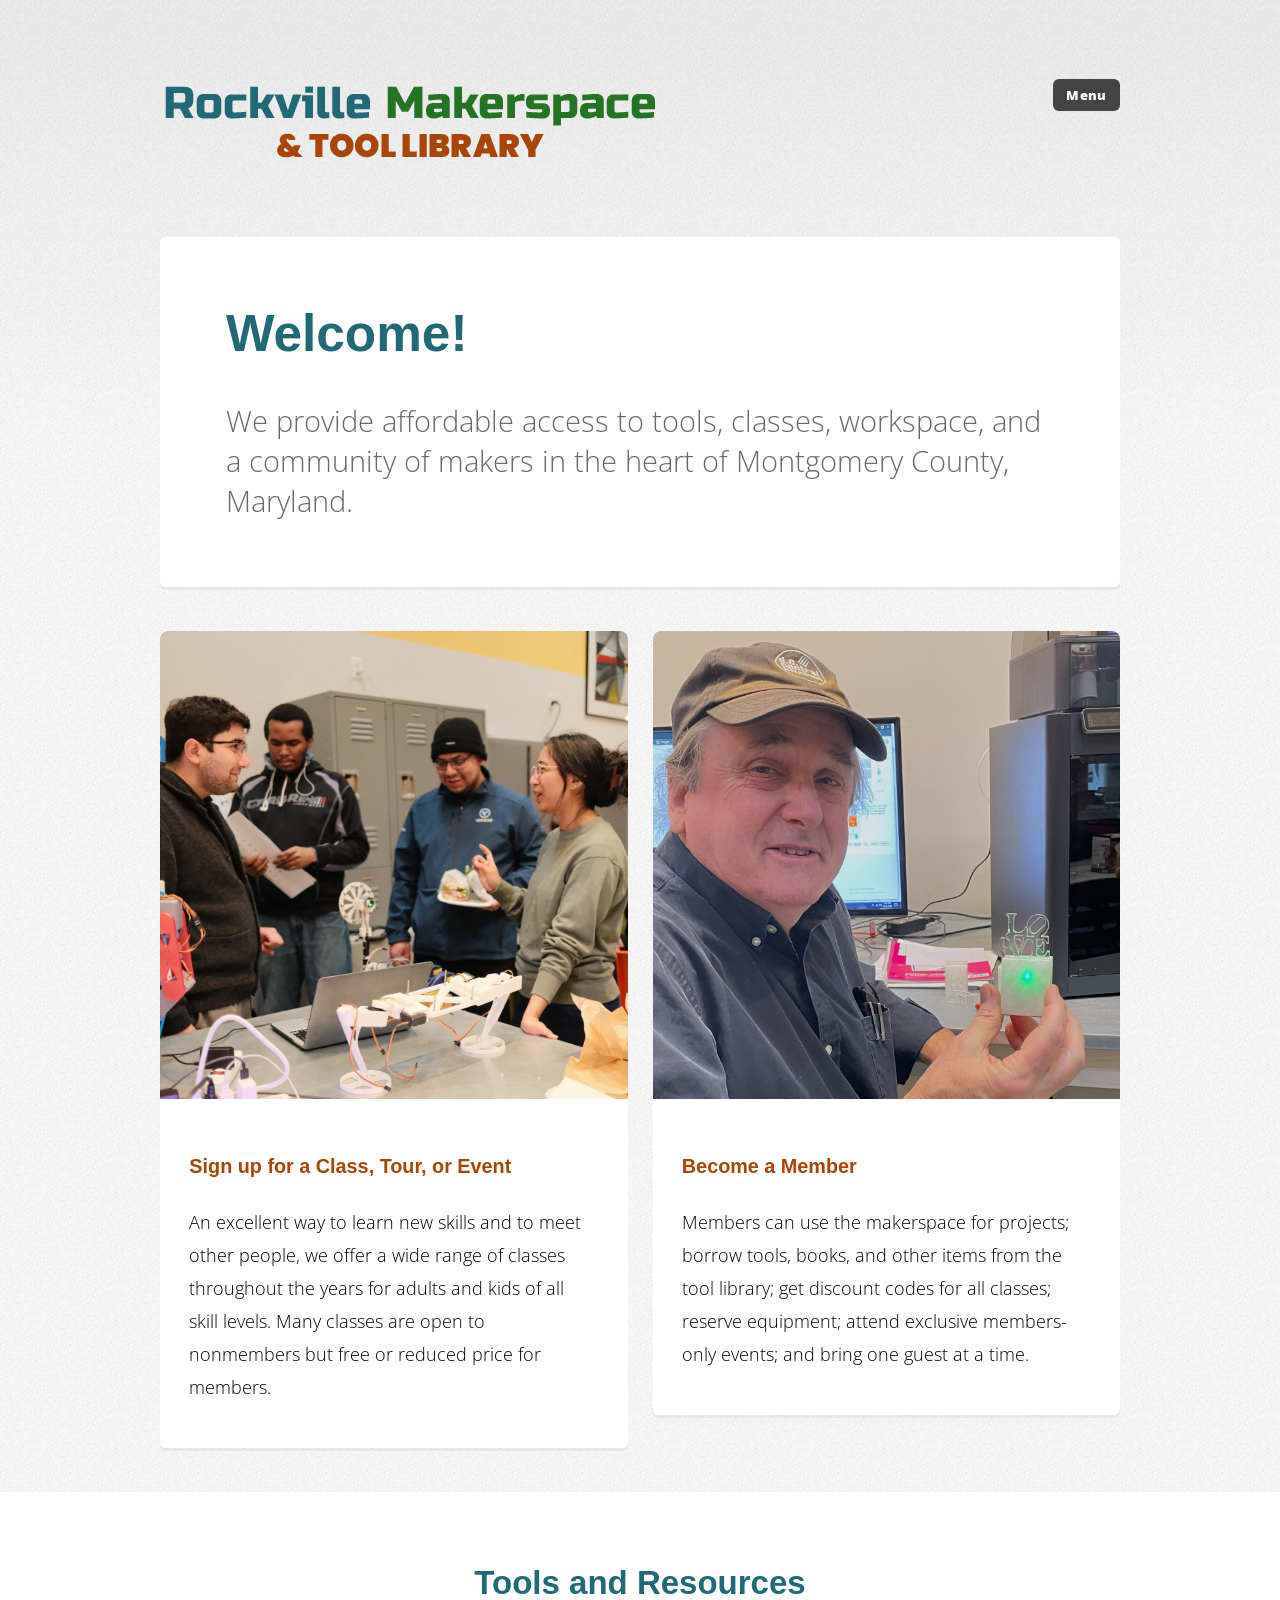
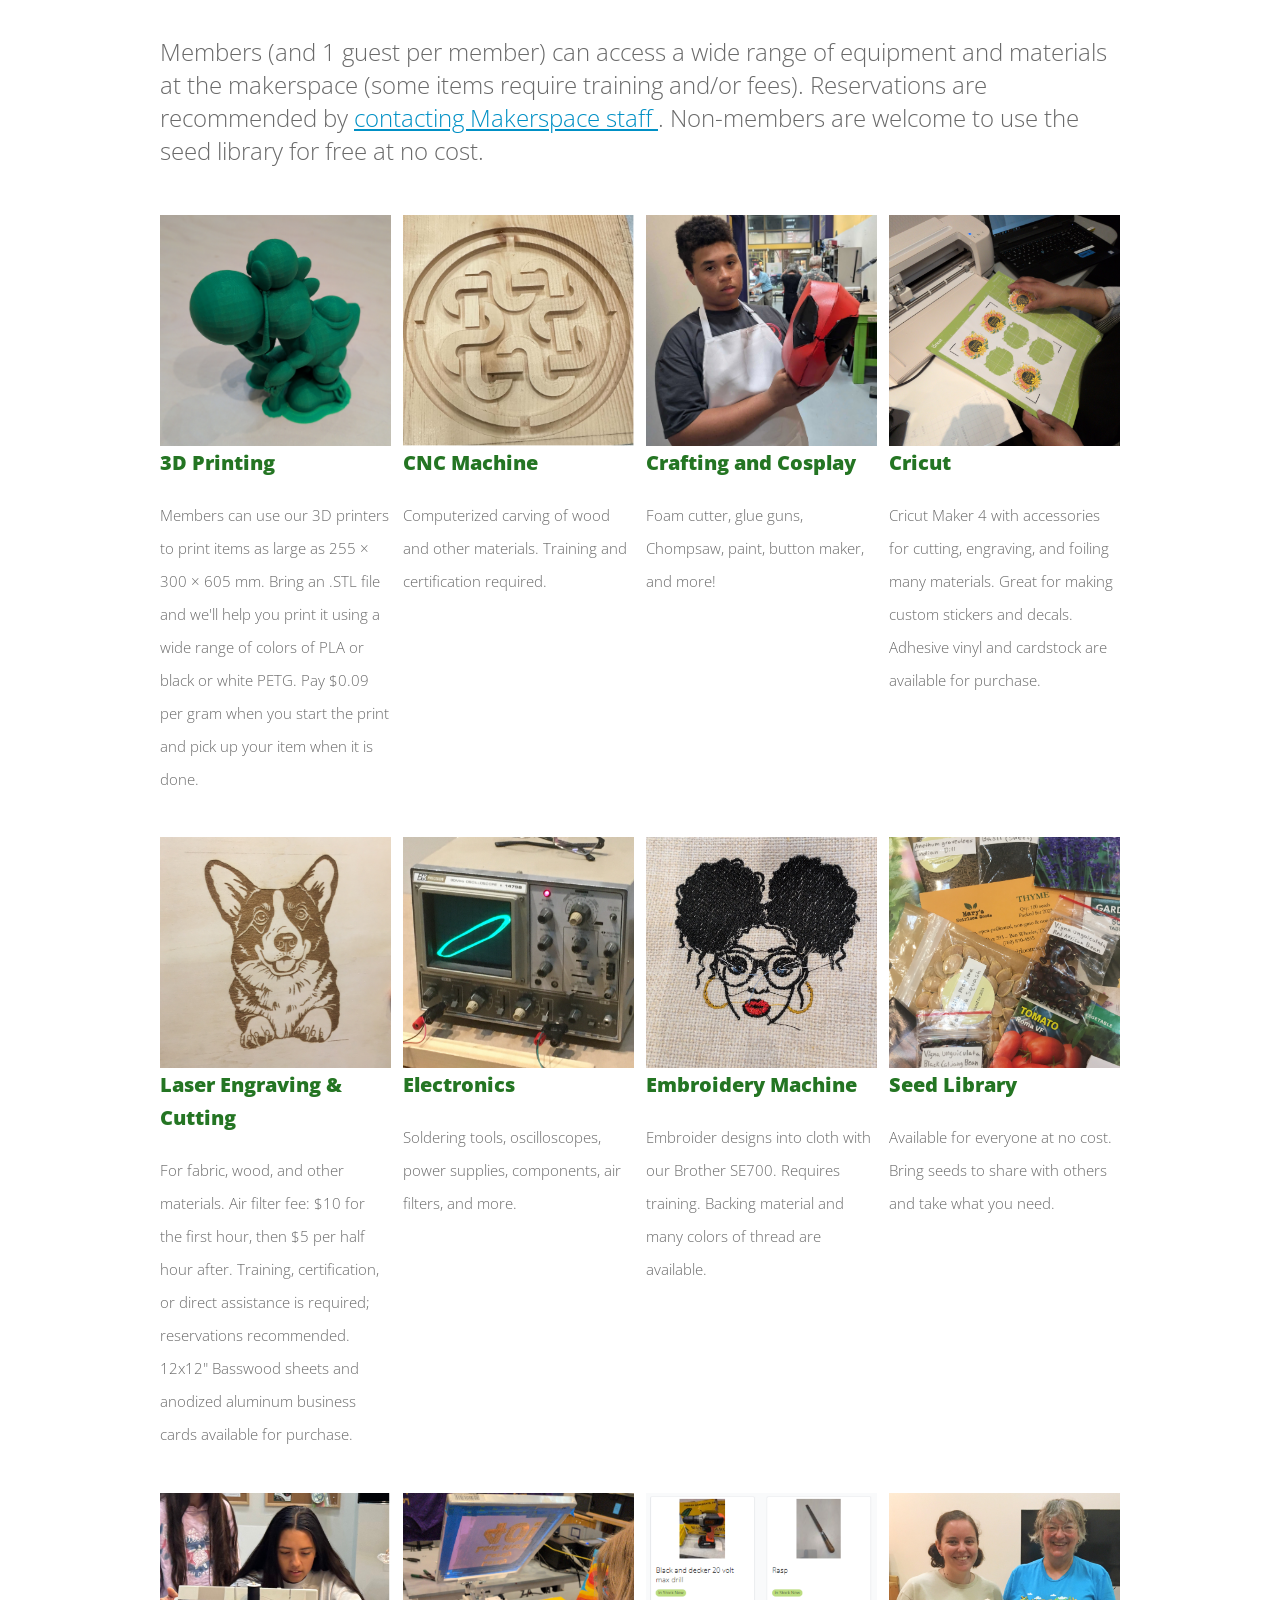
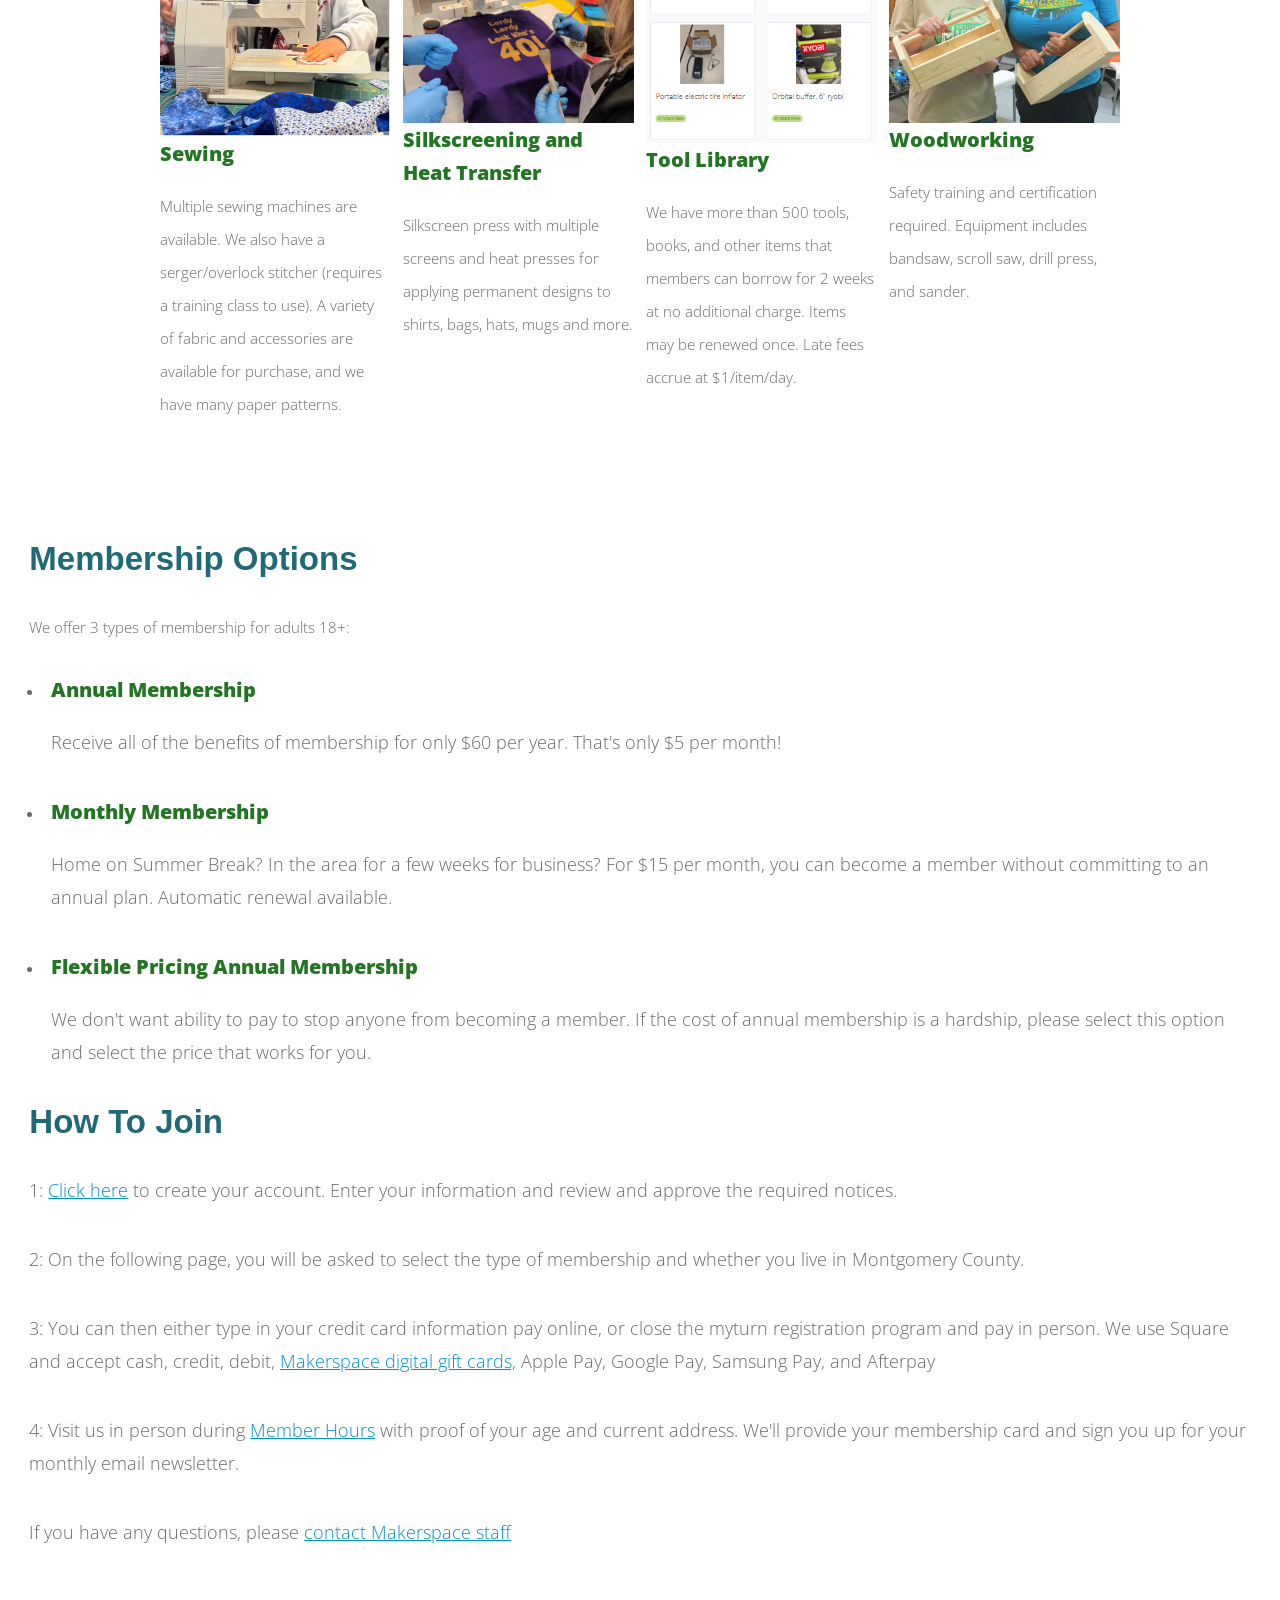
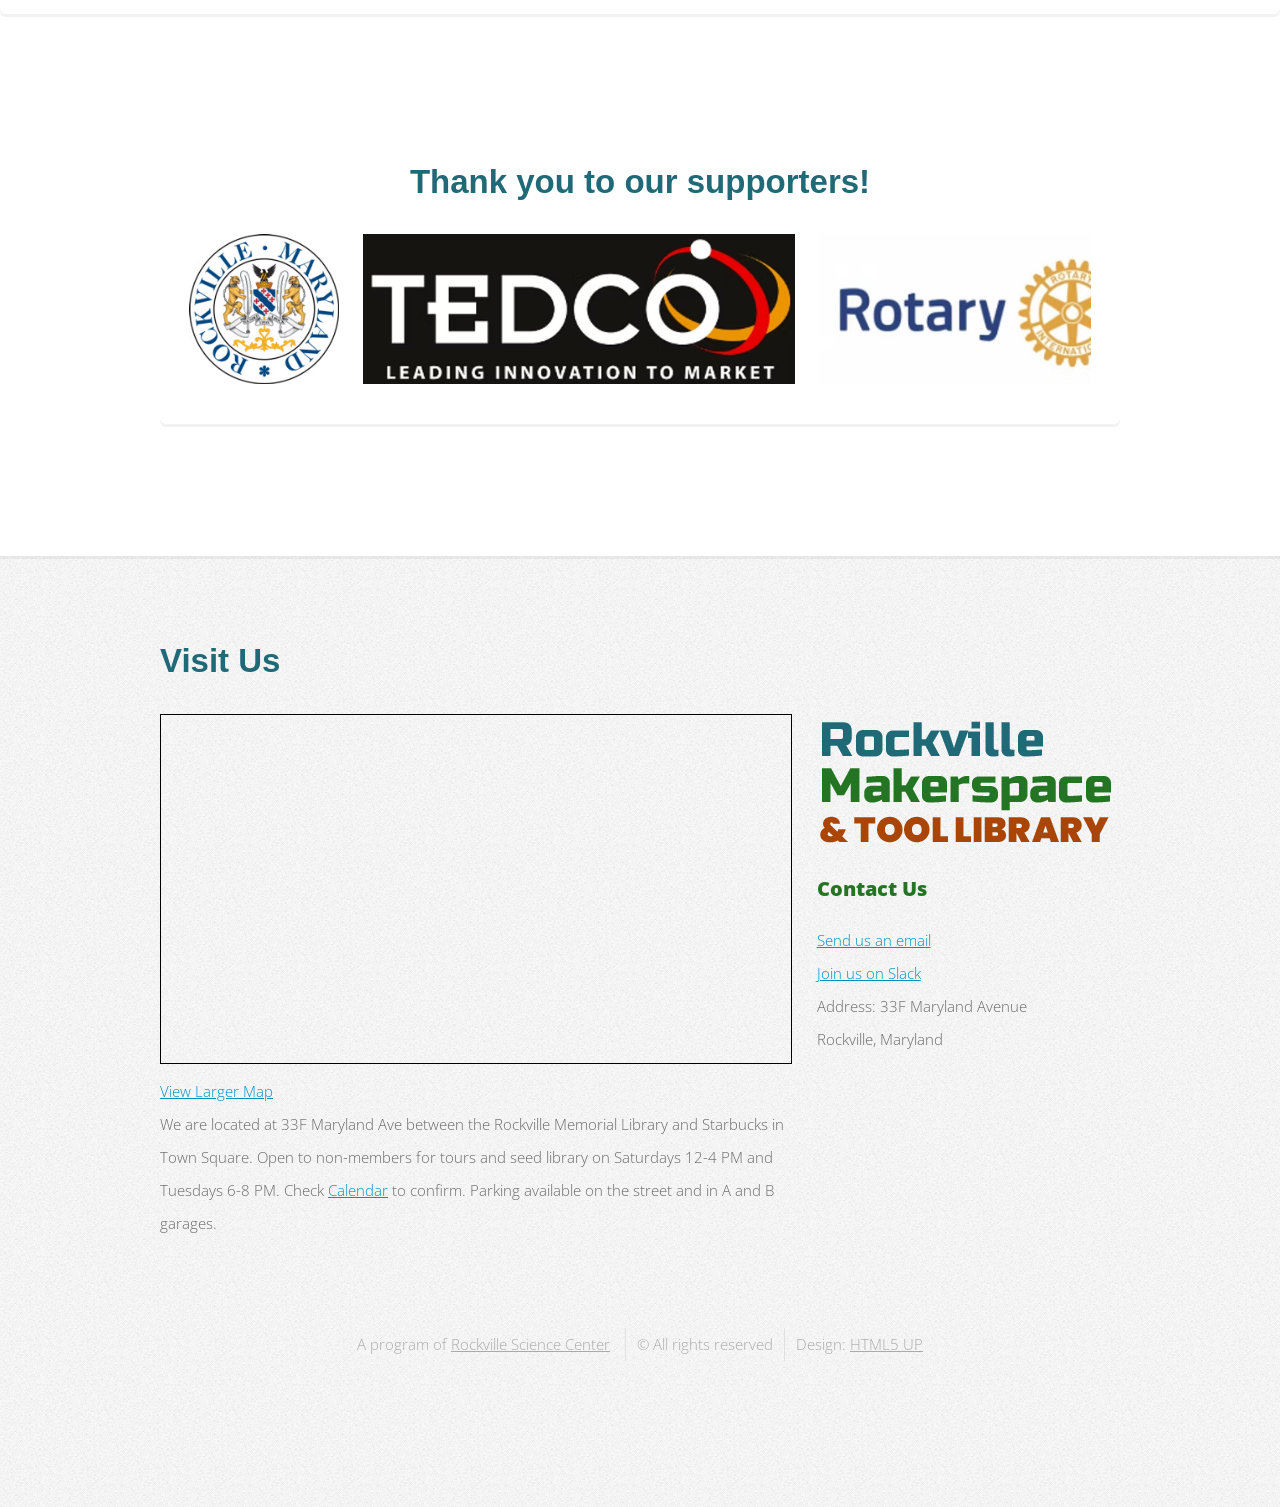
==== commit 89086bef: "Update index.html" ====
--- a/index.html
+++ b/index.html
@@ -5,11 +5,11 @@
 	Free for personal and commercial use under the CCA 3.0 license (html5up.net/license)
 -->
 <html>
-	<link rel="apple-touch-icon" sizes="180x180" href="/apple-touch-icon.png">
-	<link rel="icon" type="image/png" sizes="32x32" href="/favicon-32x32.png">
-	<link rel="icon" type="image/png" sizes="16x16" href="/favicon-16x16.png">
-	<link rel="manifest" href="/site.webmanifest">
 	<head>
+		<link rel="apple-touch-icon" sizes="180x180" href="/apple-touch-icon.png">
+		<link rel="icon" type="image/png" sizes="32x32" href="/favicon-32x32.png">
+		<link rel="icon" type="image/png" sizes="16x16" href="/favicon-16x16.png">
+		<link rel="manifest" href="/site.webmanifest">
 		<title>Rockville Makerspace and Tool Library</title>
 		<meta charset="utf-8" />
 		<meta name="viewport" content="width=device-width, initial-scale=1, user-scalable=no" />
@@ -145,32 +145,40 @@
 												</div>
 											</div>
 						
-<p> </p>
-
-
-				<div id="membership">
-					<div id="banner" class="box container">
-						<div class="row">
-								<h2 id="members"><center> Membership Options </center></h2>					
-							<p>We offer 3 types of membership for adults 18+: </p>
-	<ul>
-		<li> <h3>Annual Membership</h3> <p style="font-size: large;"> Receive all of the benefits of membership for only $60 per year. That's only $5 per month! </li>	</p>
-		<li> <h3>Monthly Membership</h3> <p style="font-size: large;"> Home on Summer Break? In the area for a few weeks for business? For $15 per month, you can become a member without committing to an annual plan. Automatic renewal available. 	</p>
-		<li> <h3>Flexible Pricing Annual Membership</h3> <p style="font-size: large;"> We don't want ability to pay to stop anyone from becoming a member. If the cost of annual membership is a hardship, please select this option and select the price that works for you.	</p>
-
-	</ul>
-
-	<h2>How To Join</h2>
-
-<p style="font-size: large;"> 1: <a href="https://rockvilletools.myturn.com/library/createUser/index">Click here</a> to create your account. Enter your information and review and approve the required notices.</p> </li>
-<p style="font-size: large;"> 2: On the following page, you will be asked to select the type of membership and whether you live in Montgomery County. </p></li>
-<p style="font-size: large;"> 3: You can then either type in your credit card information pay online, or close the myturn registration program and pay in person. We use Square and accept cash, credit, debit, <a href="https://app.squareup.com/gift/89DQP38RBT03N/order"> Makerspace digital gift cards,</a> Apple Pay, Google Pay, Samsung Pay, and Afterpay </p></li>
-<p style="font-size: large;"> 4: Visit us in person during <a href="https://www.rockvillesciencecenter.org/makerspace-classes-calendar"> Member Hours</a> with proof of your age and current address. We'll provide your membership card and sign you up for our monthly email newsletter.</p> </li>
-<p style="font-size: large;"> If you have any questions, please <a href="https://www.rockvillesciencecenter.org/contact-makerspace"> contact Makerspace staff </a></p>
-
-						</div>
-					</div>
-				</div>
+<p>&nbsp;</p>
+
+<div id="membership">
+    <div class="box" style="max-width: 1280px; margin: 0 auto;">
+        <div class="row">
+            <h2><center>Membership Options</center></h2>
+        </div>
+        <p>We offer 3 types of membership for adults 18+: </p>
+        <ul>
+            <li>
+                <h3>Annual Membership</h3>
+                <p style="font-size: large;">Receive all of the benefits of membership for only $60 per year. That's only $5 per month!</p>
+            </li>
+            <li>
+                <h3>Monthly Membership</h3>
+                <p style="font-size: large;">Home on Summer Break? In the area for a few weeks for business? For $15 per month, you can become a member without committing to an annual plan. Automatic renewal available.</p>
+            </li>
+            <li>
+                <h3>Flexible Pricing Annual Membership</h3>
+                <p style="font-size: large;">We don't want ability to pay to stop anyone from becoming a member. If the cost of annual membership is a hardship, please select this option and select the price that works for you.</p>
+            </li>
+        </ul>
+        
+        <h2>How To Join</h2>
+        
+        <p style="font-size: large;">1: <a href="https://rockvilletools.myturn.com/library/createUser/index">Click here</a> to create your account. Enter your information and review and approve the required notices.</p>
+        <p style="font-size: large;">2: On the following page, you will be asked to select the type of membership and whether you live in Montgomery County.</p>
+        <p style="font-size: large;">3: You can then either type in your credit card information pay online, or close the myturn registration program and pay in person. We use Square and accept cash, credit, debit, <a href="https://app.squareup.com/gift/89DQP38RBT03N/order">Makerspace digital gift cards,</a> Apple Pay, Google Pay, Samsung Pay, and Afterpay</p>
+        <p style="font-size: large;">4: Visit us in person during <a href="https://www.rockvillesciencecenter.org/makerspace-classes-calendar">Member Hours</a> with proof of your age and current address. We'll provide your membership card and sign you up for your monthly email newsletter.</p>
+        <p style="font-size: large;">If you have any questions, please <a href="https://www.rockvillesciencecenter.org/contact-makerspace">contact Makerspace staff</a></p>
+    </div>
+</div>
+
+<p>&nbsp;</p>
 
 
 
--- a/assets/css/main.css
+++ b/assets/css/main.css
@@ -2792,4 +2792,7 @@
   text-decoration: none;
 }
 
-
+#membership > .box {
+    max-width: 1280px;
+    margin: 5em auto 0 auto;
+}
